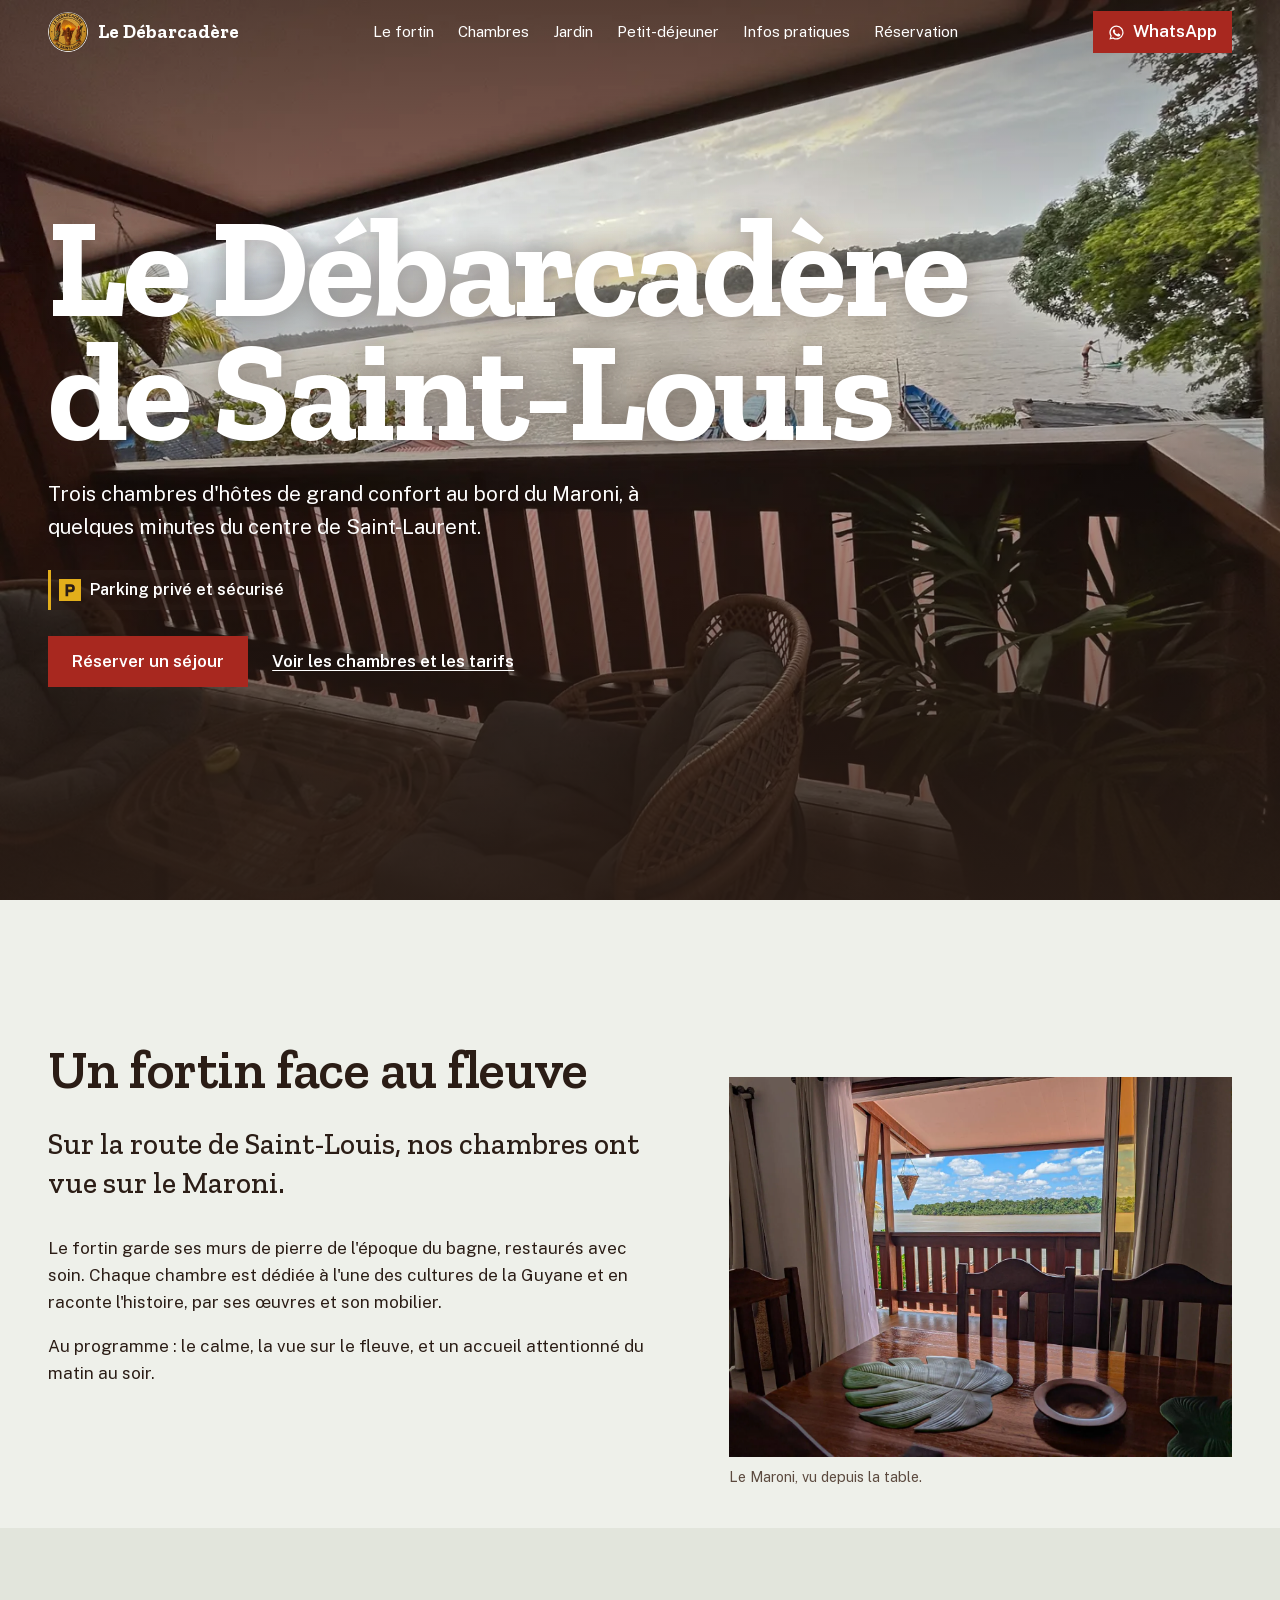
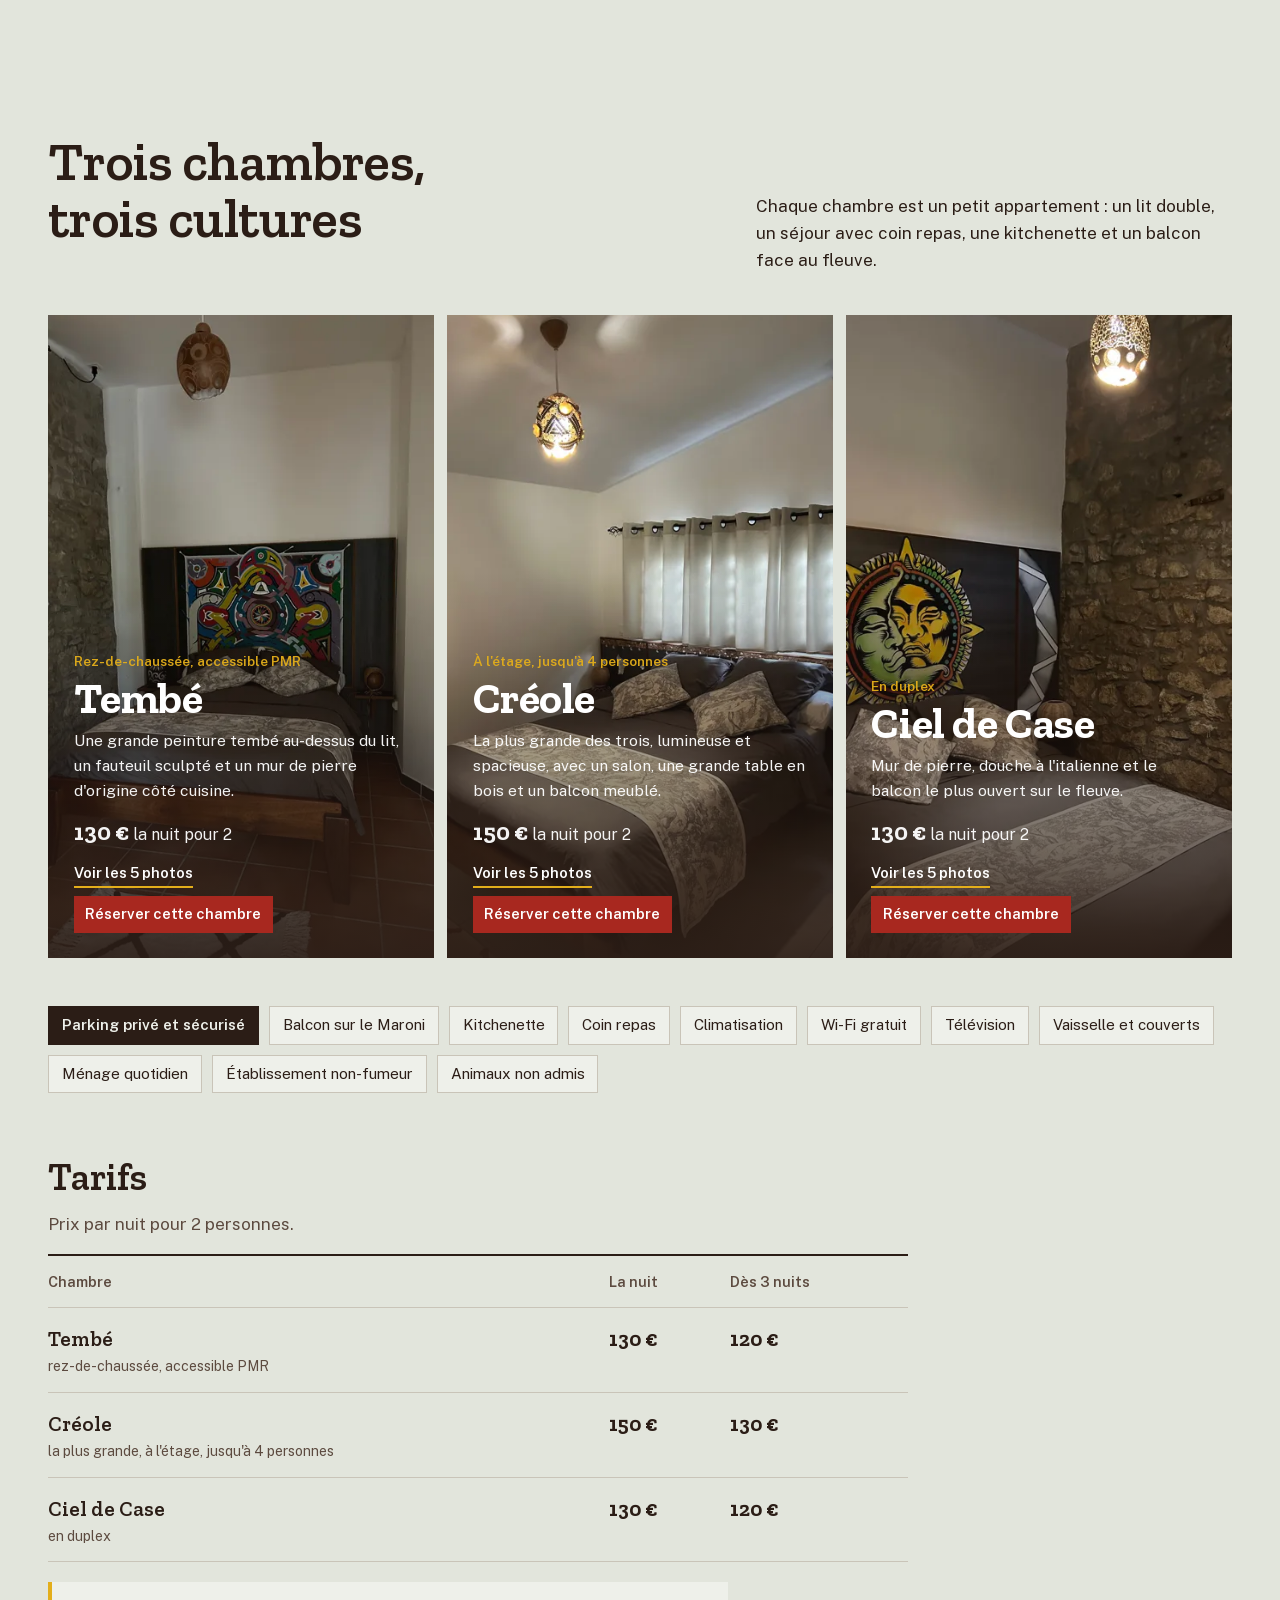
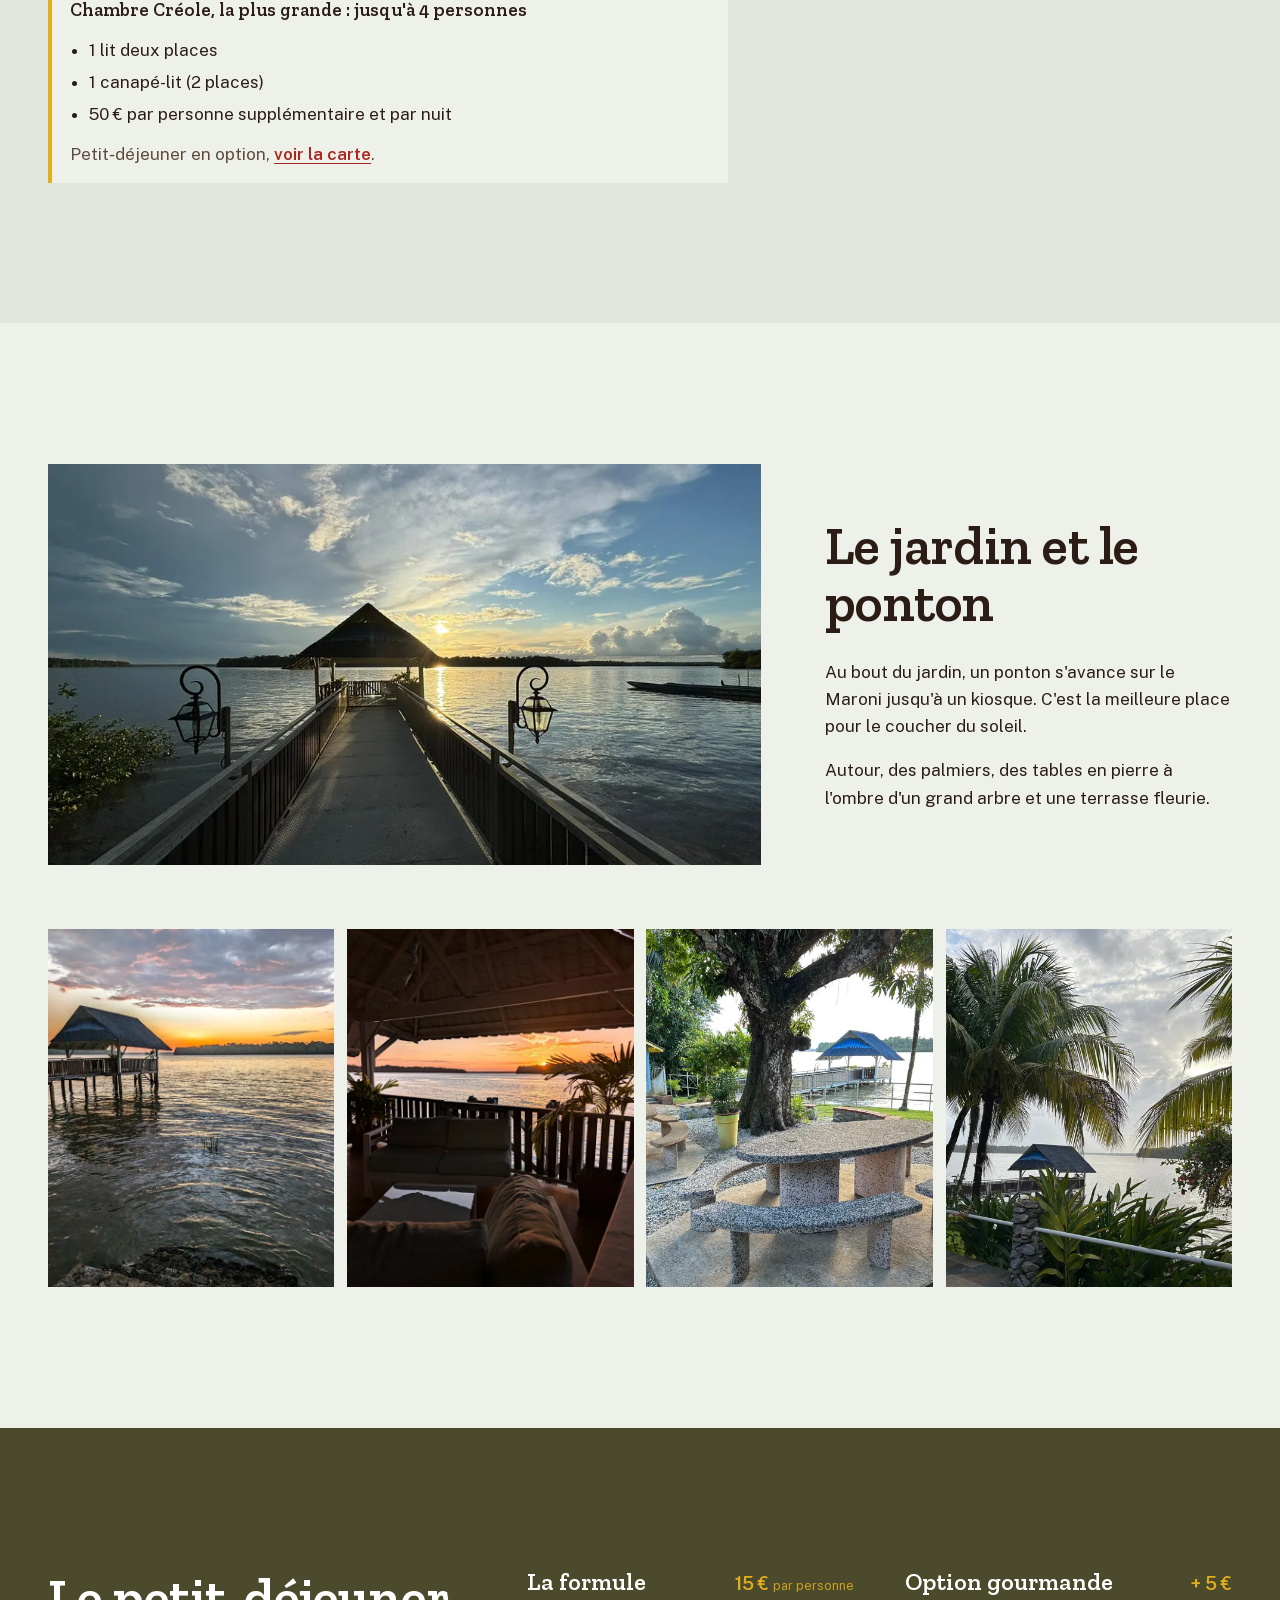
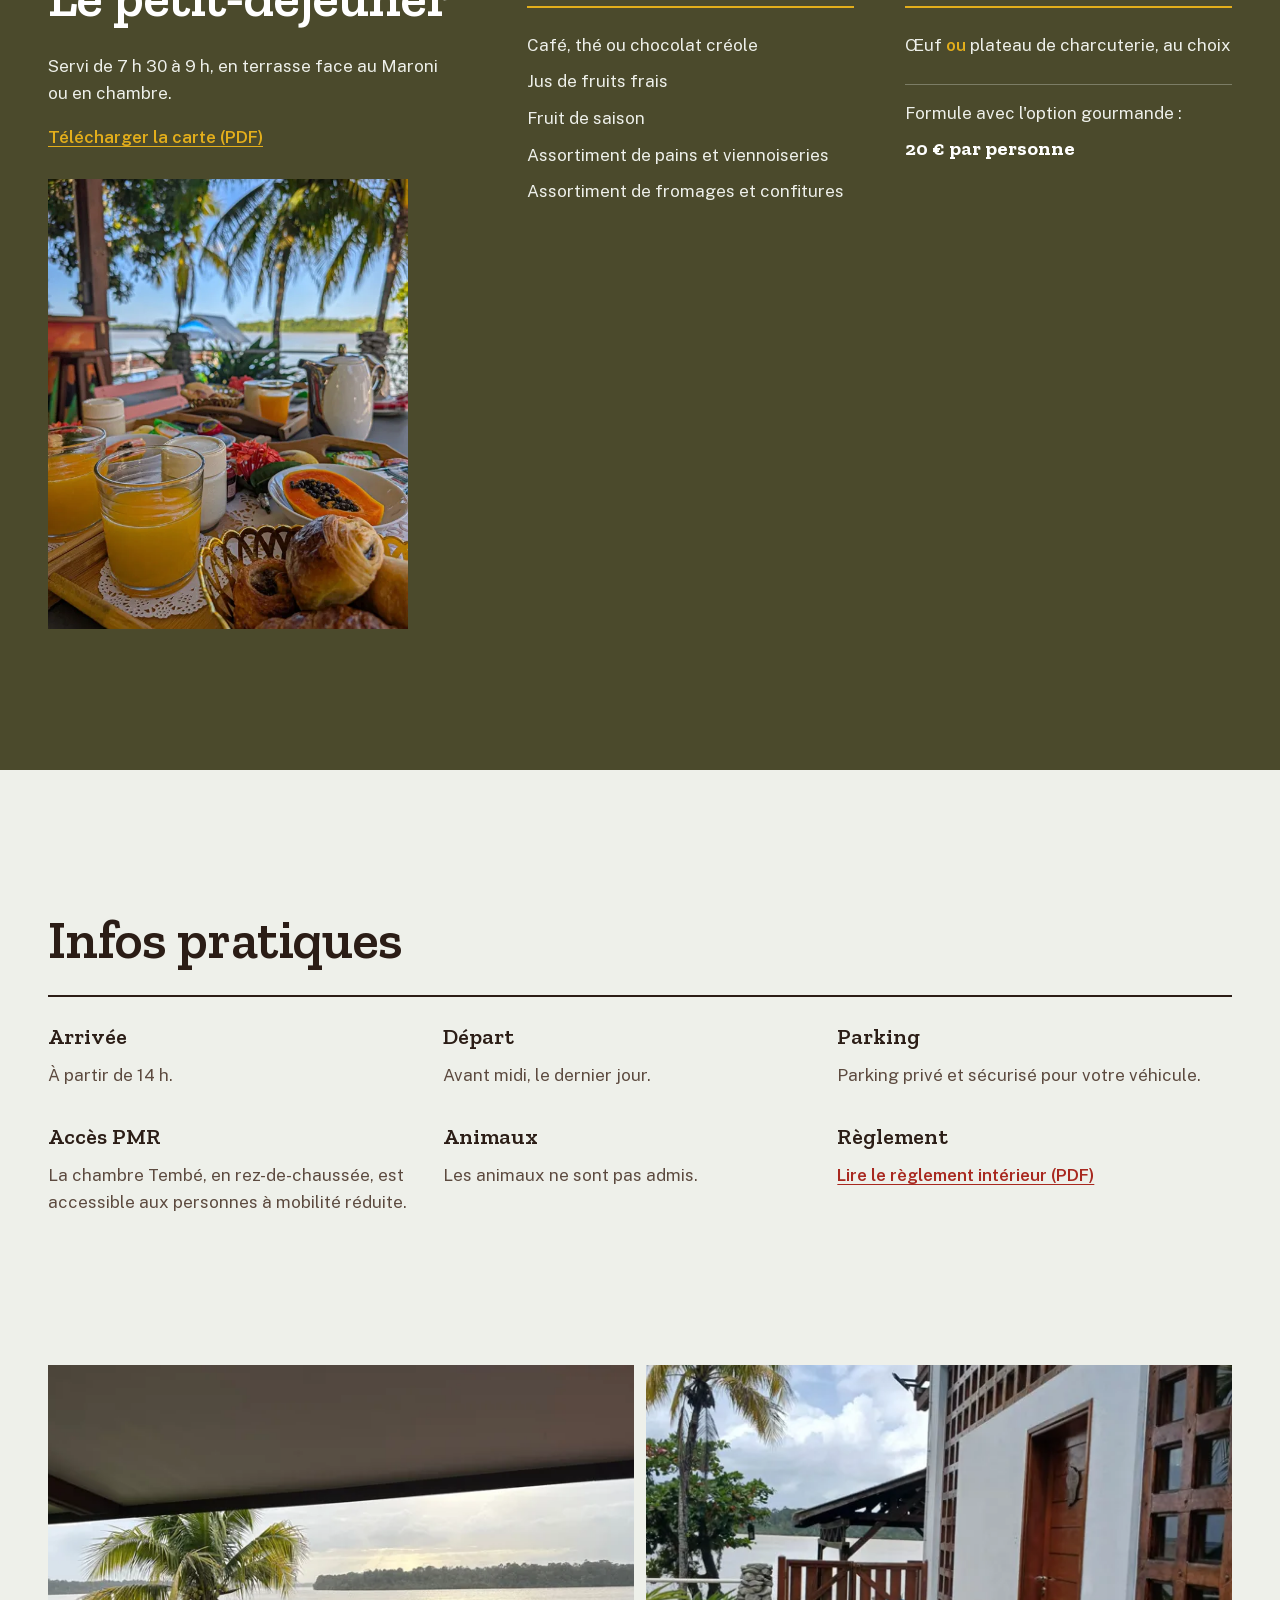
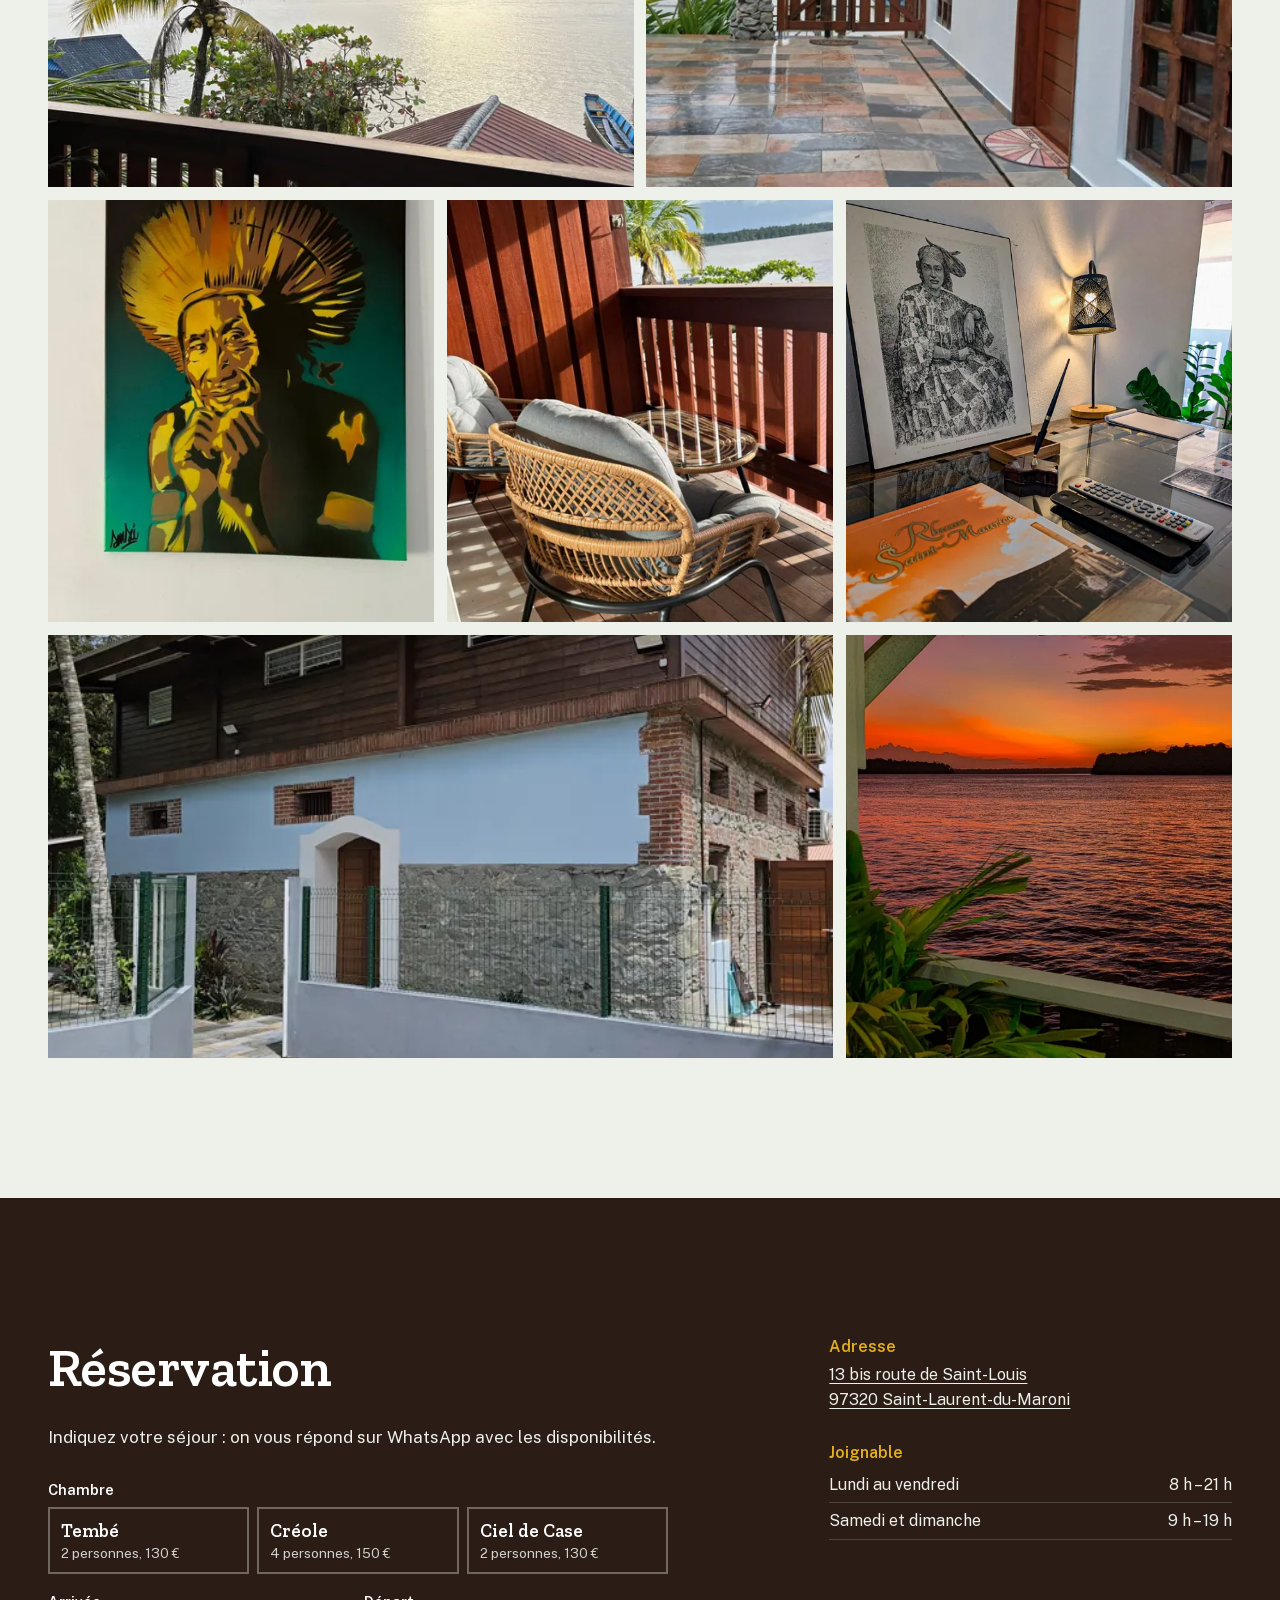
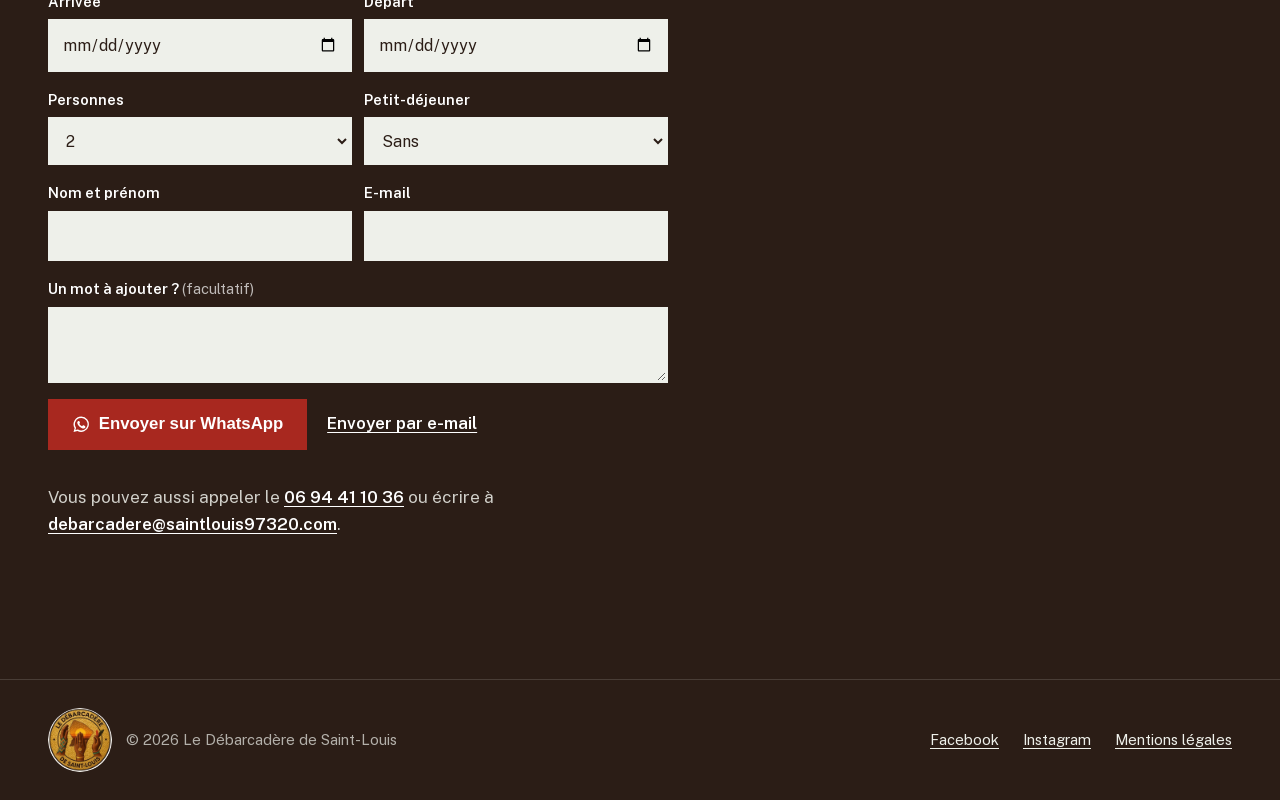
==== index.html @ a60fb8e7 "Tarifs lisibles sur mobile et détail de la chambre Créole - Tableau des tarifs sans débordement sur " ====
<!doctype html>
<html lang="fr">
<head>
<meta charset="utf-8">
<meta name="viewport" content="width=device-width, initial-scale=1">
<title>Le Débarcadère de Saint-Louis — Chambres d'hôtes à Saint-Laurent-du-Maroni</title>
<meta name="description" content="Trois chambres d'hôtes de grand confort au bord du fleuve Maroni, dans un fortin de Saint-Laurent-du-Maroni. Parking privé et sécurisé. Réservation par WhatsApp au 06 94 41 10 36.">
<link rel="canonical" href="https://www.ledebarcaderedesaintlouis97320.com/">
<meta property="og:url" content="https://www.ledebarcaderedesaintlouis97320.com/">
<meta property="og:title" content="Le Débarcadère de Saint-Louis">
<meta property="og:description" content="Chambres d'hôtes au bord du Maroni, à Saint-Laurent-du-Maroni.">
<meta property="og:type" content="website">
<meta property="og:locale" content="fr_FR">
<meta property="og:image" content="https://www.ledebarcaderedesaintlouis97320.com/img/og-debarcadere.jpg">
<meta property="og:image:width" content="1200">
<meta property="og:image:height" content="630">
<meta property="og:image:alt" content="Balcon d'une chambre face au fleuve Maroni">
<meta name="twitter:card" content="summary_large_image">
<meta name="theme-color" content="#2B1D16">
<link rel="preload" href="fonts/ZillaSlab-700.woff2" as="font" type="font/woff2" crossorigin>
<link rel="stylesheet" href="fonts/fonts.css">
<link rel="icon" type="image/png" href="favicon.png">
<link rel="apple-touch-icon" href="apple-touch-icon.png">
<script type="application/ld+json">
{
  "@context": "https://schema.org",
  "@type": "BedAndBreakfast",
  "name": "Le Débarcadère de Saint-Louis",
  "description": "Chambres d'hôtes de grand confort au bord du fleuve Maroni.",
  "telephone": "+594694411036",
  "email": "debarcadere@saintlouis97320.com",
  "address": {
    "@type": "PostalAddress",
    "streetAddress": "13 bis route de Saint-Louis",
    "postalCode": "97320",
    "addressLocality": "Saint-Laurent-du-Maroni",
    "addressRegion": "Guyane",
    "addressCountry": "FR"
  },
  "checkinTime": "14:00",
  "checkoutTime": "12:00",
  "numberOfRooms": 3,
  "priceRange": "130 € – 150 € la nuit",
  "url": "https://www.ledebarcaderedesaintlouis97320.com/",
  "logo": "https://www.ledebarcaderedesaintlouis97320.com/img/logo.webp",
  "image": "https://www.ledebarcaderedesaintlouis97320.com/img/ciel-balcon.webp",
  "amenityFeature": [{"@type":"LocationFeatureSpecification","name":"Chambre accessible PMR","value":true},{"@type":"LocationFeatureSpecification","name":"Parking privé et sécurisé","value":true}],
  "petsAllowed": false,
  "sameAs": [
    "https://www.facebook.com/profile.php?id=61559716842222",
    "https://www.instagram.com/debarcaderesl/"
  ]
}
</script>
<style>
:root{
  --chaux:#EEF0EA;      /* mur blanchi à la chaux */
  --chaux-2:#E2E5DC;
  --wacapou:#2B1D16;    /* bois sombre, texte */
  --wacapou-2:#5C4A3F;  /* texte secondaire */
  --maroni:#4B4A2C;     /* eau du fleuve */
  --tembe-rouge:#A8281F;
  --tembe-jaune:#E3AE1B;
  --pierre:#C9C4B8;
  --slab:"Zilla Slab",Rockwell,Georgia,serif;
  --sans:"Public Sans",system-ui,sans-serif;
  --gutter:clamp(16px,4vw,48px);
}
*{box-sizing:border-box;margin:0;padding:0}
html{scroll-behavior:smooth;scroll-padding-top:64px;-webkit-text-size-adjust:100%}
body{font-family:var(--sans);font-size:1.0625rem;line-height:1.6;color:var(--wacapou);background:var(--chaux)}
img{display:block;max-width:100%;height:auto}
a{color:inherit;text-underline-offset:.2em;text-decoration-thickness:1px}
:focus-visible{outline:3px solid var(--tembe-jaune);outline-offset:3px}
h1,h2,h3{font-family:var(--slab);line-height:1.05;font-weight:600}
h2{font-size:clamp(2.1rem,5vw,3.4rem);letter-spacing:-.01em;margin-bottom:.5em}
.wrap{padding-inline:var(--gutter);max-width:1320px;margin-inline:auto}
.prose{max-width:36em}
.prose p+p{margin-top:1em}
.sr{position:absolute;width:1px;height:1px;overflow:hidden;clip:rect(0 0 0 0)}

.btn{display:inline-flex;align-items:center;gap:.5em;padding:.8em 1.3em;font-weight:600;text-decoration:none;border:2px solid currentColor;line-height:1.2}
.btn-rouge{background:var(--tembe-rouge);border-color:var(--tembe-rouge);color:#fff}
.btn-rouge:hover{background:#86201A;border-color:#86201A}
.btn svg{width:1.1em;height:1.1em;flex:none}

/* ---- barre du haut ---- */
.bar{position:fixed;inset:0 0 auto;z-index:40;height:64px;display:flex;align-items:center;justify-content:space-between;gap:16px;padding-inline:var(--gutter);color:#fff;transition:background .25s}
.bar.solid{background:var(--wacapou)}
.bar .name{font-family:var(--slab);font-weight:700;font-size:1.2rem;text-decoration:none;white-space:nowrap;display:inline-flex;align-items:center;gap:10px}
.bar .name img{width:40px;height:40px;border-radius:50%}
.bar nav{display:flex;gap:24px;font-size:.95rem}
.bar nav a{text-decoration:none}
.bar nav a:hover{text-decoration:underline}
.bar .tel{font-weight:600;text-decoration:none;display:inline-flex;gap:.45em;align-items:center;padding:.45em .9em;background:var(--tembe-rouge);white-space:nowrap}
.bar .tel svg{width:1em;height:1em}
.bar .right{display:flex;align-items:center;gap:8px}
.burger{display:none;background:none;border:0;color:inherit;cursor:pointer;width:44px;height:44px;position:relative}
.burger span{position:absolute;left:10px;right:10px;height:2px;background:currentColor;transition:transform .2s,opacity .2s}
.burger span:nth-child(1){top:14px}.burger span:nth-child(2){top:21px}.burger span:nth-child(3){top:28px}
.bar.open .burger span:nth-child(1){transform:translateY(7px) rotate(45deg)}
.bar.open .burger span:nth-child(2){opacity:0}
.bar.open .burger span:nth-child(3){transform:translateY(-7px) rotate(-45deg)}
@media (max-width:900px){
  .burger{display:block}
  .bar.open{background:var(--wacapou)}
  .bar nav{display:none;position:fixed;inset:64px 0 auto;flex-direction:column;gap:0;background:var(--wacapou);padding:4px var(--gutter) 20px;box-shadow:0 12px 24px rgba(0,0,0,.25)}
  .bar.open nav{display:flex}
  .bar nav a{padding:15px 0;font-family:var(--slab);font-size:1.35rem;font-weight:600;border-bottom:1px solid rgba(238,240,234,.15)}
  .bar nav a:last-child{border-bottom:0}
}
@media (max-width:400px){.bar .name{font-size:1.05rem}.bar .name img{width:34px;height:34px}}

/* ---- ouverture ---- */
.hero{position:relative;min-height:100svh;min-height:100vh;display:flex;align-items:flex-end;color:#fff;overflow:hidden}
.hero img{position:absolute;inset:0;width:100%;height:100%;object-fit:cover;object-position:62% 55%}
.hero::after{content:"";position:absolute;inset:0;background:linear-gradient(180deg,rgba(43,29,22,.45) 0,rgba(43,29,22,0) 25%,rgba(43,29,22,.25) 45%,rgba(43,29,22,.9) 100%)}
.hero .wrap{position:relative;z-index:1;width:100%;padding-bottom:clamp(40px,8vh,88px)}
.hero h1{font-size:clamp(3rem,11vw,9.5rem);font-weight:700;line-height:.88;letter-spacing:-.025em;text-shadow:0 2px 24px rgba(43,29,22,.35)}
.hero h1 span{display:block}
.hero p{text-shadow:0 1px 8px rgba(43,29,22,.6);font-size:clamp(1.05rem,1.6vw,1.3rem);max-width:30em;margin:1.2em 0 1.6em}
.hero .atout{display:inline-flex;align-items:center;gap:.55em;margin:-.4em 0 1.6em;padding:.45em .9em .45em .5em;background:rgba(43,29,22,.55);border-left:3px solid var(--tembe-jaune);font-weight:600;font-size:1rem}
.hero .atout svg{width:1.4em;height:1.4em;padding:.2em;background:var(--tembe-jaune);color:var(--wacapou)}
.hero .actions{display:flex;flex-wrap:wrap;gap:12px 24px;align-items:center}
.hero .actions a:not(.btn){font-weight:600}
@media (prefers-reduced-motion:no-preference){
  .hero h1{animation:lever 1.1s cubic-bezier(.2,.7,.2,1) both}
  .hero p,.hero .actions{animation:lever 1.1s .25s cubic-bezier(.2,.7,.2,1) both}
  @keyframes lever{from{opacity:0;transform:translateY(24px)}to{opacity:1;transform:none}}
}

section{padding-block:clamp(72px,11vw,144px)}

/* ---- la maison ---- */
.maison .wrap{display:grid;grid-template-columns:minmax(0,6fr) minmax(0,5fr);gap:clamp(32px,6vw,96px);align-items:end}
.maison .lead{font-family:var(--slab);font-size:clamp(1.4rem,2.4vw,1.85rem);line-height:1.3;font-weight:500;margin-bottom:1.1em}
.maison figure{margin-bottom:-20%}
.maison figcaption{font-size:.9rem;color:var(--wacapou-2);margin-top:.6em}
@media (max-width:820px){.maison .wrap{grid-template-columns:1fr}.maison figure{margin-bottom:0}}

/* ---- chambres : trois portes ---- */
.chambres{background:var(--chaux-2);padding-top:clamp(120px,16vw,220px)}
.chambres .intro{display:flex;flex-wrap:wrap;justify-content:space-between;align-items:end;gap:16px 48px;margin-bottom:40px}
.chambres .intro p{max-width:28em}
.portes{display:grid;grid-template-columns:repeat(3,1fr);gap:clamp(8px,1vw,14px)}
.porte{position:relative;color:#fff;overflow:hidden;aspect-ratio:3/5;background:var(--wacapou)}
.porte button{all:unset;cursor:zoom-in;position:absolute;inset:0}
.porte img{width:100%;height:100%;object-fit:cover;transition:transform .6s ease}
.porte:hover img{transform:scale(1.03)}
.porte::after{content:"";position:absolute;inset:40% 0 0;background:linear-gradient(transparent,rgba(43,29,22,.92));pointer-events:none}
.porte .txt{position:absolute;inset:auto 0 0;padding:clamp(18px,2vw,28px);z-index:1;pointer-events:none}
.porte h3{font-size:clamp(2rem,3.4vw,3rem);font-weight:700;letter-spacing:-.01em}
.porte p{margin-top:.4em;font-size:.98rem;max-width:24em;opacity:.95}
@media (max-width:820px){
  .portes{grid-template-columns:none;grid-auto-flow:column;grid-auto-columns:82%;overflow-x:auto;scroll-snap-type:x mandatory;margin-inline:calc(var(--gutter)*-1);padding-inline:var(--gutter);scrollbar-width:none}
  .portes::-webkit-scrollbar{display:none}
  .porte{scroll-snap-align:start;aspect-ratio:3/4.4}
}
.porte .voir{display:inline-block;margin-top:.8em;font-weight:600;font-size:.92rem;border-bottom:2px solid var(--tembe-jaune);padding-bottom:1px}
.porte button:focus-visible{outline:3px solid var(--tembe-jaune);outline-offset:-6px}
.porte .niveau{font-size:.85rem;font-weight:600;color:var(--tembe-jaune);margin:0 0 .2em}
.porte .prix-ch{margin-top:.6em;font-size:1rem}
.porte .prix-ch strong{font-family:var(--slab);font-size:1.5rem;font-weight:700}
.porte .liens{display:flex;flex-wrap:wrap;gap:8px 20px;align-items:center;margin-top:.6em}
.porte .voir{margin-top:0}
.porte .resa{pointer-events:auto;position:relative;z-index:2;font-weight:600;font-size:.92rem;color:#fff;background:var(--tembe-rouge);padding:.45em .8em;text-decoration:none}
.porte .resa:hover{background:#86201A}
.tarifs{margin-top:64px;max-width:860px}
.tarifs h3{font-size:clamp(1.8rem,3.5vw,2.4rem);margin-bottom:.5em}
.table-wrap{overflow-x:auto}
.tarifs table{width:100%;border-collapse:collapse;border-top:2px solid var(--wacapou)}
.tarifs th,.tarifs td{text-align:left;padding:14px 16px 14px 0;border-bottom:1px solid var(--pierre);vertical-align:top}
.tarifs thead th{font-size:.9rem;font-weight:600;color:var(--wacapou-2)}
.tarifs tbody th{font-family:var(--slab);font-size:1.3rem;font-weight:600}
.tarifs tbody th span{display:block;font-family:var(--sans);font-size:.88rem;font-weight:400;color:var(--wacapou-2)}
.tarifs td{font-family:var(--slab);font-size:1.3rem;font-weight:700;white-space:nowrap}
.tarifs-sous{margin:-.3em 0 .9em;color:var(--wacapou-2)}
.tarifs .note{margin-top:20px;max-width:40em;padding:14px 18px;background:var(--chaux);border-left:4px solid var(--tembe-jaune)}
.tarifs .note-t{font-family:var(--slab);font-size:1.15rem;font-weight:600}
.tarifs .note ul{margin:.5em 0 .6em 1.1em}
.tarifs .note li{padding:.15em 0}
.tarifs .note-pdj{color:var(--wacapou-2)}
.tarifs .note-pdj a{color:var(--tembe-rouge);font-weight:600}
@media (max-width:520px){.tarifs th,.tarifs td{padding-right:10px}.tarifs tbody th,.tarifs td{font-size:1.15rem}.tarifs thead th{font-size:.82rem}}
.equip{margin-top:48px;display:flex;flex-wrap:wrap;gap:10px}
.equip li.fort{background:var(--wacapou);color:var(--chaux);border-color:var(--wacapou);font-weight:600}
.equip li{list-style:none;padding:.4em .85em;border:1px solid var(--pierre);font-size:.95rem;background:var(--chaux)}

/* ---- jardin et ponton ---- */
.ponton .wrap{display:grid;grid-template-columns:minmax(0,7fr) minmax(0,4fr);gap:clamp(24px,5vw,72px);align-items:center}
.ponton button{all:unset;cursor:zoom-in;display:block;overflow:hidden}
.ponton button:focus-visible{outline:3px solid var(--tembe-rouge);outline-offset:3px}
.ponton-main img{width:100%;aspect-ratio:16/9;object-fit:cover}
.ponton-grid{grid-column:1/-1;display:grid;grid-template-columns:repeat(4,1fr);gap:clamp(8px,1vw,14px)}
.ponton-grid img{width:100%;aspect-ratio:4/5;object-fit:cover}
@media (max-width:820px){.ponton .wrap{grid-template-columns:1fr}.ponton-grid{grid-template-columns:1fr 1fr}}

/* ---- petit-déjeuner ---- */
.pdj{background:var(--maroni);color:var(--chaux)}
.pdj .wrap{display:grid;grid-template-columns:minmax(0,4fr) minmax(0,7fr);gap:clamp(32px,6vw,96px)}
.pdj h2{color:#fff}
.pdj .prose a{color:var(--tembe-jaune);font-weight:600}
.formules{display:grid;grid-template-columns:1fr 1fr;gap:clamp(24px,4vw,56px)}
.pdj-photo{margin-top:28px;width:100%;max-width:360px;aspect-ratio:4/5;object-fit:cover}
.formule h3{font-size:1.5rem;color:#fff;display:flex;justify-content:space-between;align-items:baseline;gap:12px;padding-bottom:.5em;margin-bottom:.8em;border-bottom:2px solid var(--tembe-jaune)}
.formule .prix{font-family:var(--sans);font-size:1.15rem;font-weight:600;color:var(--tembe-jaune);white-space:nowrap}
.formule ul{list-style:none}
.formule li{padding:.28em 0}
.formule .prix small{font-size:.8rem;font-weight:400;opacity:.85}
.formule .total{margin-top:1.2em;padding-top:.9em;border-top:1px solid rgba(238,240,234,.3)}
.formule .total strong{display:block;margin-top:.2em;color:#fff;font-family:var(--slab);font-size:1.25rem}
@media (max-width:900px){.pdj .wrap,.formules{grid-template-columns:1fr}}

/* ---- infos pratiques ---- */
.infos dl{display:grid;grid-template-columns:repeat(3,minmax(0,1fr));border-top:2px solid var(--wacapou);margin-top:12px}
.infos dl>div{padding:22px 24px 8px 0}
.infos dt{font-family:var(--slab);font-size:1.4rem;font-weight:600;margin-bottom:.3em}
.infos dd{color:var(--wacapou-2)}
.infos dd a{color:var(--tembe-rouge);font-weight:600}
@media (max-width:900px){.infos dl{grid-template-columns:1fr 1fr}}
@media (max-width:520px){.infos dl{grid-template-columns:1fr}.infos dl>div{border-bottom:1px solid var(--pierre);padding-bottom:18px}}

/* ---- galerie ---- */
.galerie{padding-top:0}
.grille{display:grid;grid-template-columns:repeat(6,1fr);grid-auto-rows:clamp(120px,16vw,220px);gap:clamp(8px,1vw,14px)}
.grille button{all:unset;cursor:zoom-in;overflow:hidden;display:block;background:var(--chaux-2)}
.grille button:focus-visible{outline:3px solid var(--tembe-rouge);outline-offset:2px}
.grille img{width:100%;height:100%;object-fit:cover}
.grille .g7 img{object-position:50% 40%}
.grille .g1,.grille .g2{grid-column:span 3;grid-row:span 2}
.grille .g3,.grille .g4,.grille .g5{grid-column:span 2;grid-row:span 2}
.grille .g6{grid-column:span 4;grid-row:span 2}.grille .g7{grid-column:span 2;grid-row:span 2}
@media (max-width:700px){.grille{grid-template-columns:1fr 1fr;grid-auto-rows:44vw}.grille button{grid-column:auto!important;grid-row:auto!important}.grille .g1,.grille .g6,.grille .g7{grid-column:span 2!important}}

.lightbox{position:fixed;inset:0;z-index:100;background:rgba(20,13,10,.95);display:none;align-items:center;justify-content:center;padding:56px 12px}
.lightbox.open{display:flex}
.lightbox img{max-height:100%;max-width:100%;object-fit:contain}
.lightbox button{position:absolute;background:none;border:0;color:#fff;font-size:2.4rem;cursor:pointer;padding:6px 16px;line-height:1}
.lightbox figure{display:flex;flex-direction:column;align-items:center;max-height:100%;max-width:100%}
.lightbox figcaption{color:#fff;font-size:.95rem;margin-top:10px;text-align:center}
.lightbox figure img{max-height:calc(100vh - 150px)}
.lb-close{top:6px;right:6px}.lb-prev{left:0;top:50%;transform:translateY(-50%)}.lb-next{right:0;top:50%;transform:translateY(-50%)}

/* ---- contact ---- */
.contact{background:var(--wacapou);color:var(--chaux)}
.contact .wrap{display:grid;grid-template-columns:minmax(0,7fr) minmax(0,4fr);gap:clamp(40px,6vw,96px);align-items:start}
.contact h2{color:#fff}
.btn-wa{font-size:1.1rem;margin:.6em 0 .2em}
.contact .autres{margin-top:2em;color:rgba(238,240,234,.85)}
.contact .autres a{font-weight:600;color:#fff}
.contact .autres .mail{font-size:inherit;word-break:normal;overflow-wrap:anywhere}
.resa-form{margin-top:1.6em;display:grid;gap:16px;max-width:620px}
.resa-form label{display:grid;gap:6px;font-size:.92rem;font-weight:600;color:#fff}
.resa-form .opt{font-weight:400;opacity:.7}
.resa-form input:not([type=radio]),.resa-form select,.resa-form textarea{font:inherit;font-weight:400;font-size:1rem;color:var(--wacapou);background:var(--chaux);border:2px solid var(--chaux);border-radius:0;padding:.65em .75em;width:100%;min-height:48px}
.resa-form textarea{resize:vertical;min-height:0}
.resa-form :is(input,select,textarea):focus-visible{outline:3px solid var(--tembe-jaune);outline-offset:1px}
.resa-form [aria-invalid=true]{border-color:#E8735F}
.f-row{display:grid;grid-template-columns:1fr 1fr;gap:12px}
.f-chambres{border:0;display:grid;grid-template-columns:repeat(3,1fr);gap:8px}
.f-chambres legend{font-size:.92rem;font-weight:600;color:#fff;margin-bottom:6px}
.f-chambres label{position:relative;cursor:pointer}
.f-chambres input{position:absolute;opacity:0;inset:0;cursor:pointer}
.f-chambres span{display:block;padding:.7em .8em;border:2px solid rgba(238,240,234,.35);font-weight:400;font-size:.85rem;line-height:1.35;color:rgba(238,240,234,.85)}
.f-chambres b{display:block;font-family:var(--slab);font-size:1.15rem;font-weight:600;color:#fff}
.f-chambres input:checked+span{border-color:var(--tembe-jaune);background:rgba(227,174,27,.12)}
.f-chambres input:focus-visible+span{outline:3px solid var(--tembe-jaune);outline-offset:2px}
.estim{border-left:4px solid var(--tembe-jaune);background:rgba(238,240,234,.07);padding:14px 16px;font-size:.95rem}
.estim ul{list-style:none;display:grid;gap:3px}
.estim li{display:flex;justify-content:space-between;gap:16px}
.estim .tot{margin-top:8px;padding-top:8px;border-top:1px solid rgba(238,240,234,.25);font-weight:600;color:#fff}
.estim .tot span:last-child{font-family:var(--slab);font-size:1.4rem}
.estim small{display:block;margin-top:8px;opacity:.75}
.f-err{color:#F3A08F;font-weight:600;min-height:0}
.f-err:empty{display:none}
.f-actions{display:flex;flex-wrap:wrap;gap:12px 20px;align-items:center}
.f-actions .btn{font-size:1.05rem;cursor:pointer}
.f-mail{background:none;border:0;color:#fff;font:inherit;font-weight:600;text-decoration:underline;text-underline-offset:.2em;cursor:pointer;padding:.5em 0}
@media (max-width:560px){.f-chambres{grid-template-columns:1fr}.f-row{grid-template-columns:1fr}}
.contact .big{display:inline-block;font-family:var(--slab);font-weight:700;font-size:clamp(2rem,5vw,3.4rem);line-height:1;letter-spacing:-.02em;color:#fff;text-decoration:none;margin:.25em 0 .35em;border-bottom:4px solid var(--tembe-rouge)}
.contact .big:hover{border-color:var(--tembe-jaune)}
.contact .mail{font-size:clamp(1.05rem,2vw,1.3rem);font-weight:600;word-break:break-all}
.contact aside{display:grid;gap:32px;font-size:1rem}
.contact h3{font-family:var(--sans);font-size:1rem;font-weight:600;color:var(--tembe-jaune);margin-bottom:.35em}
.contact table{border-collapse:collapse;width:100%}
.contact td{padding:.3em 0;border-bottom:1px solid rgba(238,240,234,.18)}
.contact td+td{text-align:right}
@media (max-width:860px){.contact .wrap{grid-template-columns:1fr}}

footer{background:var(--wacapou);color:rgba(238,240,234,.7);border-top:1px solid rgba(238,240,234,.15);padding:28px 0;font-size:.92rem}
footer .wrap{display:flex;flex-wrap:wrap;justify-content:space-between;align-items:center;gap:16px 32px}
footer .foot-id{display:flex;align-items:center;gap:14px}
footer .foot-id img{width:64px;height:64px;border-radius:50%}
footer ul{display:flex;gap:24px;list-style:none}
footer a{color:var(--chaux)}
.formule li em{font-style:normal;font-weight:600;color:var(--tembe-jaune)}
</style>
</head>
<body>

<svg width="0" height="0" style="position:absolute" aria-hidden="true">
  <symbol id="i-tel" viewBox="0 0 24 24"><path fill="currentColor" d="M6.6 10.8a15.1 15.1 0 0 0 6.6 6.6l2.2-2.2a1 1 0 0 1 1-.25 11.4 11.4 0 0 0 3.6.57 1 1 0 0 1 1 1V20a1 1 0 0 1-1 1A17 17 0 0 1 3 4a1 1 0 0 1 1-1h3.5a1 1 0 0 1 1 1c0 1.25.2 2.45.57 3.57a1 1 0 0 1-.25 1z"/></symbol>
  <symbol id="i-parking" viewBox="0 0 24 24"><path fill="currentColor" d="M5 3h8a6 6 0 0 1 0 12h-4v6H5zm4 4v4h4a2 2 0 0 0 0-4z"/></symbol>
  <symbol id="i-wa" viewBox="0 0 24 24"><path fill="currentColor" d="M12 2a10 10 0 0 0-8.6 15.1L2 22l5-1.3A10 10 0 1 0 12 2zm0 18.2a8.2 8.2 0 0 1-4.2-1.2l-.3-.2-3 .8.8-2.9-.2-.3A8.2 8.2 0 1 1 12 20.2zm4.5-6.1c-.2-.1-1.5-.7-1.7-.8s-.4-.1-.6.1-.7.8-.8 1-.3.2-.5.1a6.7 6.7 0 0 1-3.3-2.9c-.3-.4.3-.4.7-1.3.1-.2 0-.3 0-.4l-.8-1.8c-.2-.5-.4-.4-.6-.4h-.5a1 1 0 0 0-.7.3 3 3 0 0 0-.9 2.2 5.2 5.2 0 0 0 1.1 2.7 11.8 11.8 0 0 0 4.5 4c1.7.7 2.3.8 3.2.6.5-.1 1.5-.6 1.7-1.2s.2-1.1.2-1.2-.2-.2-.5-.3z"/></symbol>
</svg>

<header class="bar" id="bar">
  <a class="name" href="#top"><img src="img/logo.webp" alt="" width="40" height="40">Le Débarcadère</a>
  <nav id="menu" aria-label="Navigation principale">
    <a href="#maison">Le fortin</a>
    <a href="#chambres">Chambres</a>
    <a href="#jardin">Jardin</a>
    <a href="#petit-dejeuner">Petit-déjeuner</a>
    <a href="#infos">Infos pratiques</a>
    <a href="#contact">Réservation</a>
  </nav>
  <div class="right">
    <a class="tel" href="https://wa.me/594694411036?text=Bonjour%2C%20je%20souhaite%20r%C3%A9server%20au%20D%C3%A9barcad%C3%A8re%20de%20Saint-Louis.%0AChambre%20%3A%20%0ADates%20%3A%20du%20%E2%80%A6%20au%20%E2%80%A6%0ANombre%20de%20personnes%20%3A%20" target="_blank" rel="noopener" aria-label="Réserver sur WhatsApp"><svg aria-hidden="true"><use href="#i-wa"/></svg><span class="num">WhatsApp</span></a>
    <button class="burger" type="button" aria-label="Ouvrir le menu" aria-expanded="false" aria-controls="menu"><span></span><span></span><span></span></button>
  </div>
</header>

<main id="top">
<section class="hero" aria-labelledby="titre">
  <img src="img/ciel-balcon.webp" alt="" width="1800" height="1012" fetchpriority="high">
  <div class="wrap">
    <h1 id="titre"><span>Le Débarcadère</span> <span>de Saint‑Louis</span></h1>
    <p>Trois chambres d'hôtes de grand confort au bord du Maroni, à quelques minutes du centre de Saint-Laurent.</p>
    <p class="atout"><svg aria-hidden="true"><use href="#i-parking"/></svg>Parking privé et sécurisé</p>
    <div class="actions">
      <a class="btn btn-rouge" href="#contact">Réserver un séjour</a>
      <a href="#chambres">Voir les chambres et les tarifs</a>
    </div>
  </div>
</section>

<section class="maison" id="maison">
  <div class="wrap">
    <div class="prose">
      <h2>Un fortin face au fleuve</h2>
      <p class="lead">Sur la route de Saint-Louis, nos chambres ont vue sur le Maroni.</p>
      <p>Le fortin garde ses murs de pierre de l'époque du bagne, restaurés avec soin. Chaque chambre est dédiée à l'une des cultures de la Guyane et en raconte l'histoire, par ses œuvres et son mobilier.</p>
      <p>Au programme : le calme, la vue sur le fleuve, et un accueil attentionné du matin au soir.</p>
    </div>
    <figure>
      <img src="img/table-vue-fleuve.webp" alt="Table en bois devant une baie ouverte sur le balcon et le fleuve Maroni" width="1600" height="1205" loading="lazy">
      <figcaption>Le Maroni, vu depuis la table.</figcaption>
    </figure>
  </div>
</section>

<section class="chambres" id="chambres">
  <div class="wrap">
    <div class="intro">
      <h2>Trois chambres,<br>trois cultures</h2>
      <p>Chaque chambre est un petit appartement : un lit double, un séjour avec coin repas, une kitchenette et un balcon face au fleuve.</p>
    </div>
    <div class="portes">
      <article class="porte">
        <img src="img/tembe-lit-sm.webp" alt="" width="600" height="800" loading="lazy">
        <button type="button" data-set="tembe" aria-label="Voir les photos de la chambre Tembé"></button>
        <div class="txt"><p class="niveau">Rez-de-chaussée, accessible PMR</p><h3>Tembé</h3><p>Une grande peinture tembé au-dessus du lit, un fauteuil sculpté et un mur de pierre d'origine côté cuisine.</p><p class="prix-ch"><strong>130&nbsp;€</strong> la nuit pour 2</p><div class="liens"><span class="voir">Voir les 5 photos</span><a class="resa" href="#contact" data-room="tembe">Réserver cette chambre</a></div></div>
      </article>
      <article class="porte">
        <img src="img/creole-lit-sm.webp" alt="" width="600" height="1066" loading="lazy">
        <button type="button" data-set="creole" aria-label="Voir les photos de la chambre Créole"></button>
        <div class="txt"><p class="niveau">À l'étage, jusqu'à 4 personnes</p><h3>Créole</h3><p>La plus grande des trois, lumineuse et spacieuse, avec un salon, une grande table en bois et un balcon meublé.</p><p class="prix-ch"><strong>150&nbsp;€</strong> la nuit pour 2</p><div class="liens"><span class="voir">Voir les 5 photos</span><a class="resa" href="#contact" data-room="creole">Réserver cette chambre</a></div></div>
      </article>
      <article class="porte">
        <img src="img/ciel-lit-sm.webp" alt="" width="600" height="1066" loading="lazy">
        <button type="button" data-set="ciel" aria-label="Voir les photos de la chambre Ciel de Case"></button>
        <div class="txt"><p class="niveau">En duplex</p><h3>Ciel de Case</h3><p>Mur de pierre, douche à l'italienne et le balcon le plus ouvert sur le fleuve.</p><p class="prix-ch"><strong>130&nbsp;€</strong> la nuit pour 2</p><div class="liens"><span class="voir">Voir les 5 photos</span><a class="resa" href="#contact" data-room="ciel">Réserver cette chambre</a></div></div>
      </article>
    </div>
    <ul class="equip" aria-label="Équipements des chambres">
      <li class="fort">Parking privé et sécurisé</li><li>Balcon sur le Maroni</li><li>Kitchenette</li><li>Coin repas</li><li>Climatisation</li><li>Wi-Fi gratuit</li><li>Télévision</li><li>Vaisselle et couverts</li><li>Ménage quotidien</li><li>Établissement non-fumeur</li><li>Animaux non admis</li>
    </ul>
    <div class="tarifs" id="tarifs">
      <h3>Tarifs</h3>
      <p class="tarifs-sous">Prix par nuit pour 2 personnes.</p>
      <div class="table-wrap">
      <table>
        <caption class="sr">Tarifs par nuit, pour deux personnes</caption>
        <thead><tr><th scope="col">Chambre</th><th scope="col">La nuit</th><th scope="col">Dès 3&nbsp;nuits</th></tr></thead>
        <tbody>
          <tr><th scope="row">Tembé <span>rez-de-chaussée, accessible PMR</span></th><td>130&nbsp;€</td><td>120&nbsp;€</td></tr>
          <tr><th scope="row">Créole <span>la plus grande, à l'étage, jusqu'à 4&nbsp;personnes</span></th><td>150&nbsp;€</td><td>130&nbsp;€</td></tr>
          <tr><th scope="row">Ciel de Case <span>en duplex</span></th><td>130&nbsp;€</td><td>120&nbsp;€</td></tr>
        </tbody>
      </table>
      </div>
      <div class="note">
        <p class="note-t">Chambre Créole, la plus grande&nbsp;: jusqu&apos;à 4&nbsp;personnes</p>
        <ul>
          <li>1 lit deux places</li>
          <li>1 canapé-lit (2 places)</li>
          <li>50&nbsp;€ par personne supplémentaire et par nuit</li>
        </ul>
        <p class="note-pdj">Petit&#8209;déjeuner en option, <a href="#petit-dejeuner">voir la carte</a>.</p>
      </div>
    </div>
  </div>
</section>

<section class="ponton" id="jardin">
  <div class="wrap">
    <figure class="ponton-main">
      <button type="button" data-set="jardin" data-i="0" aria-label="Agrandir : le ponton au coucher du soleil"><img src="img/ponton-couchant.webp" alt="Ponton en bois s'avançant sur le Maroni au coucher du soleil, avec un kiosque au bout" width="960" height="540" loading="lazy"></button>
    </figure>
    <div class="prose">
      <h2>Le jardin et le ponton</h2>
      <p>Au bout du jardin, un ponton s'avance sur le Maroni jusqu'à un kiosque. C'est la meilleure place pour le coucher du soleil.</p>
      <p>Autour, des palmiers, des tables en pierre à l'ombre d'un grand arbre et une terrasse fleurie.</p>
    </div>
    <div class="ponton-grid">
      <button type="button" data-set="jardin" data-i="1"><img src="img/kiosque-couchant-sm.webp" alt="Le kiosque au bout du ponton, au coucher du soleil sur le Maroni" loading="lazy"></button>
      <button type="button" data-set="jardin" data-i="2"><img src="img/salon-couvert-couchant-sm.webp" alt="Salon couvert avec canapés, face au fleuve au coucher du soleil" loading="lazy"></button>
      <button type="button" data-set="jardin" data-i="3"><img src="img/jardin-tables-sm.webp" alt="Tables et bancs en pierre sous un grand arbre, face au ponton" loading="lazy"></button>
      <button type="button" data-set="jardin" data-i="4"><img src="img/jardin-palmiers-sm.webp" alt="Palmiers et plantes tropicales au bord du fleuve" loading="lazy"></button>
    </div>
  </div>
</section>

<section class="pdj" id="petit-dejeuner">
  <div class="wrap">
    <div class="prose">
      <h2>Le petit‑déjeuner</h2>
      <p>Servi de 7 h 30 à 9 h, en terrasse face au Maroni ou en chambre.</p>
      <p><a href="docs/petit-dejeuner.pdf" target="_blank" rel="noopener">Télécharger la carte (PDF)</a></p>
      <img class="pdj-photo" src="img/petit-dejeuner-fleuve-sm.webp" alt="Petit-déjeuner servi face au fleuve : jus d'orange, papaye, viennoiseries" width="600" height="797" loading="lazy">
    </div>
    <div class="formules">
      <div class="formule">
        <h3>La formule <span class="prix">15&nbsp;€ <small>par personne</small></span></h3>
        <ul>
          <li>Café, thé ou chocolat créole</li>
          <li>Jus de fruits frais</li>
          <li>Fruit de saison</li>
          <li>Assortiment de pains et viennoiseries</li>
          <li>Assortiment de fromages et confitures</li>
        </ul>
      </div>
      <div class="formule">
        <h3>Option gourmande <span class="prix">+ 5&nbsp;€</span></h3>
        <ul>
          <li>Œuf <em>ou</em> plateau de charcuterie, au choix</li>
        </ul>
        <p class="total">Formule avec l'option gourmande : <strong>20&nbsp;€ par personne</strong></p>
      </div>
    </div>
  </div>
</section>

<section class="infos" id="infos">
  <div class="wrap">
    <h2>Infos pratiques</h2>
    <dl>
      <div><dt>Arrivée</dt><dd>À partir de 14 h.</dd></div>
      <div><dt>Départ</dt><dd>Avant midi, le dernier jour.</dd></div>
      <div><dt>Parking</dt><dd>Parking privé et sécurisé pour votre véhicule.</dd></div>
      <div><dt>Accès PMR</dt><dd>La chambre Tembé, en rez-de-chaussée, est accessible aux personnes à mobilité réduite.</dd></div>
      <div><dt>Animaux</dt><dd>Les animaux ne sont pas admis.</dd></div>
      <div><dt>Règlement</dt><dd><a href="docs/reglement-interieur.pdf" target="_blank" rel="noopener">Lire le règlement intérieur (PDF)</a></dd></div>
    </dl>
  </div>
</section>

<section class="galerie" aria-label="Galerie photo">
  <div class="wrap grille">
    <button type="button" class="g1" data-set="galerie" data-i="0"><img src="img/vue-balcon-pirogues-sm.webp" alt="Le Maroni et les pirogues vus d'un balcon" loading="lazy"></button>
    <button type="button" class="g2" data-set="galerie" data-i="1"><img src="img/maison-terrasse-sm.webp" alt="Entrée d'une chambre sur la terrasse dallée, le fleuve en fond" loading="lazy"></button>
    <button type="button" class="g3" data-set="galerie" data-i="2"><img src="img/tableau-chef-sm.webp" alt="Tableau d'un chef amérindien en coiffe de plumes" loading="lazy"></button>
    <button type="button" class="g4" data-set="galerie" data-i="3"><img src="img/balcon-maroni-sm.webp" alt="Fauteuils sur un balcon en bois face au Maroni" loading="lazy"></button>
    <button type="button" class="g5" data-set="galerie" data-i="4"><img src="img/bureau-portrait-sm.webp" alt="Bureau avec un portrait dessiné, une lampe et un livre sur Saint-Laurent" loading="lazy"></button>
    <button type="button" class="g6" data-set="galerie" data-i="5"><img src="img/facade-sm.webp" alt="Façade du fortin, bois et pierre" loading="lazy"></button>
    <button type="button" class="g7" data-set="galerie" data-i="6"><img src="img/couchant-maroni-sm.webp" alt="Coucher de soleil orange et rose sur le Maroni" loading="lazy"></button>
  </div>
</section>

<section class="contact" id="contact">
  <div class="wrap">
    <div>
      <h2>Réservation</h2>
      <p>Indiquez votre séjour : on vous répond sur WhatsApp avec les disponibilités.</p>
      <form id="resa" class="resa-form" novalidate>
        <fieldset class="f-chambres">
          <legend>Chambre</legend>
          <label><input type="radio" name="chambre" value="tembe"><span><b>Tembé</b>2 personnes, 130&nbsp;€</span></label>
          <label><input type="radio" name="chambre" value="creole"><span><b>Créole</b>4 personnes, 150&nbsp;€</span></label>
          <label><input type="radio" name="chambre" value="ciel"><span><b>Ciel de Case</b>2 personnes, 130&nbsp;€</span></label>
        </fieldset>
        <div class="f-row">
          <label>Arrivée<input type="date" name="arrivee" required></label>
          <label>Départ<input type="date" name="depart" required></label>
        </div>
        <div class="f-row">
          <label>Personnes<select name="personnes"><option>1</option><option selected>2</option><option>3</option><option>4</option></select></label>
          <label>Petit-déjeuner<select name="pdj"><option value="non">Sans</option><option value="formule">Formule, 15&nbsp;€</option><option value="gourmande">Gourmand, 20&nbsp;€</option></select></label>
        </div>
        <div class="f-row">
          <label>Nom et prénom<input type="text" name="prenom" autocomplete="name" required></label>
          <label>E-mail<input type="email" name="email" autocomplete="email" inputmode="email" required></label>
        </div>
        <label><span>Un mot à ajouter ? <span class="opt">(facultatif)</span></span><textarea name="message" rows="2"></textarea></label>
        <div class="estim" id="estim" aria-live="polite" hidden></div>
        <p class="f-err" id="f-err" role="alert"></p>
        <div class="f-actions">
          <button type="submit" class="btn btn-rouge"><svg aria-hidden="true"><use href="#i-wa"/></svg>Envoyer sur WhatsApp</button>
          <button type="button" class="f-mail" id="f-mail">Envoyer par e-mail</button>
        </div>
      </form>
      <p class="autres">Vous pouvez aussi appeler le <a class="tel-inline" href="tel:+594694411036">06 94 41 10 36</a> ou écrire à <a class="mail" href="mailto:debarcadere@saintlouis97320.com?subject=Demande%20de%20r%C3%A9servation">debarcadere@saintlouis97320.com</a>.</p>
    </div>
    <aside>
      <div>
        <h3>Adresse</h3>
        <p><a href="https://www.google.com/maps/search/?api=1&query=13+bis+route+de+Saint-Louis+97320+Saint-Laurent-du-Maroni" target="_blank" rel="noopener">13 bis route de Saint-Louis<br>97320 Saint-Laurent-du-Maroni</a></p>
      </div>
      <div>
        <h3>Joignable</h3>
        <table>
          <tr><td>Lundi au vendredi</td><td>8 h – 21 h</td></tr>
          <tr><td>Samedi et dimanche</td><td>9 h – 19 h</td></tr>
        </table>
      </div>
    </aside>
  </div>
</section>
</main>

<footer>
  <div class="wrap">
    <p class="foot-id"><img src="img/logo.webp" alt="Logo du Débarcadère de Saint-Louis" width="64" height="64" loading="lazy"><span>© <span id="y">2026</span> Le Débarcadère de Saint-Louis</span></p>
    <ul>
      <li><a href="https://www.facebook.com/profile.php?id=61559716842222" target="_blank" rel="noopener">Facebook</a></li>
      <li><a href="https://www.instagram.com/debarcaderesl/" target="_blank" rel="noopener">Instagram</a></li>
      <li><a href="mentions-legales.html">Mentions légales</a></li>
    </ul>
  </div>
</footer>

<div class="lightbox" id="lb" role="dialog" aria-modal="true" aria-label="Photo agrandie">
  <button class="lb-close" aria-label="Fermer">×</button>
  <button class="lb-prev" aria-label="Photo précédente">‹</button>
  <figure><img alt=""><figcaption></figcaption></figure>
  <button class="lb-next" aria-label="Photo suivante">›</button>
</div>

<script>
document.getElementById('y').textContent=new Date().getFullYear();
const bar=document.getElementById('bar');
const onScroll=()=>bar.classList.toggle('solid',scrollY>innerHeight*.6);
const burger=bar.querySelector('.burger');
const setMenu=o=>{bar.classList.toggle('open',o);burger.setAttribute('aria-expanded',o);burger.setAttribute('aria-label',o?'Fermer le menu':'Ouvrir le menu')};
burger.addEventListener('click',()=>setMenu(!bar.classList.contains('open')));
bar.querySelectorAll('nav a').forEach(a=>a.addEventListener('click',()=>setMenu(false)));
addEventListener('keydown',e=>{if(e.key==='Escape'&&bar.classList.contains('open')){setMenu(false);burger.focus()}});onScroll();addEventListener('scroll',onScroll,{passive:true});
const room=(k,n)=>[[k+'-lit',n+' : le lit'],[k+'-sejour',n+' : le séjour'],[k+'-balcon',n+' : le balcon']];
const sets={
  tembe:[...room('tembe','Chambre Tembé'),['tembe-cuisine','Chambre Tembé : la kitchenette et le mur de pierre'],['tembe-fauteuil','Chambre Tembé : le fauteuil sculpté']],
  creole:[...room('creole','Chambre Créole'),['creole-salon','Chambre Créole : le salon'],['creole-cuisine','Chambre Créole : la kitchenette']],
  ciel:[...room('ciel','Chambre Ciel de Case'),['ciel-douche',"Chambre Ciel de Case : la douche à l'italienne"],['ciel-cuisine','Chambre Ciel de Case : la kitchenette']]
};
const fromDom=k=>[...document.querySelectorAll(`[data-set="${k}"] img`)].map(im=>[im.getAttribute('src').replace(/^img\/|(-sm)?\.webp$/g,''),im.alt]);
sets.jardin=fromDom('jardin');sets.galerie=fromDom('galerie');
const lb=document.getElementById('lb'),lbImg=lb.querySelector('img'),lbCap=lb.querySelector('figcaption');let cur=[],i=0,opener=null;
const show=n=>{i=(n+cur.length)%cur.length;const[f,alt]=cur[i];lbImg.src='img/'+f+'.webp';lbImg.alt=alt;lbCap.textContent=alt+'  ·  '+(i+1)+' / '+cur.length};
document.querySelectorAll('[data-set]').forEach(b=>b.addEventListener('click',()=>{opener=b;cur=sets[b.dataset.set];show(+(b.dataset.i||0));lb.classList.add('open');lb.querySelector('.lb-close').focus()}));
const close=()=>{lb.classList.remove('open');opener&&opener.focus()};
lb.querySelector('.lb-close').onclick=close;lb.querySelector('.lb-prev').onclick=()=>show(i-1);lb.querySelector('.lb-next').onclick=()=>show(i+1);
lb.addEventListener('click',e=>{if(e.target===lb||e.target.tagName==='FIGURE')close()});
addEventListener('keydown',e=>{if(!lb.classList.contains('open'))return;if(e.key==='Escape')close();if(e.key==='ArrowLeft')show(i-1);if(e.key==='ArrowRight')show(i+1)});

(()=>{
const TEL='594694411036',MAIL='debarcadere@saintlouis97320.com';
const ROOMS={tembe:{n:'Tembé',p:130,p3:120,max:2},creole:{n:'Créole',p:150,p3:130,max:4},ciel:{n:'Ciel de Case',p:130,p3:120,max:2}};
const SUPP=50; // par personne au-delà de 2, par nuit (chambre Créole)
const PDJ={non:[0,'sans petit-déjeuner'],formule:[15,'petit-déjeuner formule (15 €)'],gourmande:[20,'petit-déjeuner gourmand (20 €)']};
const f=document.getElementById('resa'),est=document.getElementById('estim'),err=document.getElementById('f-err');
const el=n=>f.elements[n];
const iso=d=>d.toISOString().slice(0,10);
const today=new Date();today.setHours(12,0,0,0);
el('arrivee').min=iso(today);
const parse=v=>{if(!v)return null;const[y,m,d]=v.split('-').map(Number);return Date.UTC(y,m-1,d)};
const fmt=v=>{const[y,m,d]=v.split('-').map(Number);return new Date(y,m-1,d).toLocaleDateString('fr-FR',{weekday:'short',day:'numeric',month:'long',year:'numeric'})};
const eur=n=>n.toLocaleString('fr-FR')+' €';
function state(){
  const r=ROOMS[(f.querySelector('[name=chambre]:checked')||{}).value];
  const a=parse(el('arrivee').value),d=parse(el('depart').value);
  const nuits=a&&d?Math.round((d-a)/864e5):0;
  return{r,nuits,pers:+el('personnes').value,pdj:el('pdj').value};
}
function syncPers(){
  const r=ROOMS[(f.querySelector('[name=chambre]:checked')||{}).value];const max=r?r.max:4;
  [...el('personnes').options].forEach(o=>{o.disabled=+o.value>max});
  if(+el('personnes').value>max)el('personnes').value=String(max);
}
function calc(){
  const{r,nuits,pers,pdj}=state();
  if(el('arrivee').value){const a=parse(el('arrivee').value);el('depart').min=iso(new Date(a+864e5))}
  if(!r||nuits<1){est.hidden=true;return null}
  const tarif=nuits>=3?r.p3:r.p,chambre=tarif*nuits,supp=Math.max(0,pers-2)*SUPP*nuits,pd=PDJ[pdj][0]*pers*nuits,total=chambre+supp+pd;
  let h=`<ul><li><span>Chambre ${r.n} : ${nuits} nuit${nuits>1?'s':''} × ${tarif} €</span><span>${eur(chambre)}</span></li>`;
  if(supp)h+=`<li><span>${pers-2} personne${pers>3?'s':''} en plus × ${SUPP} € × ${nuits} nuit${nuits>1?'s':''}</span><span>${eur(supp)}</span></li>`;
  if(pd)h+=`<li><span>Petit-déjeuner : ${pers} × ${PDJ[pdj][0]} € × ${nuits} matin${nuits>1?'s':''}</span><span>${eur(pd)}</span></li>`;
  h+=`<li class="tot"><span>Estimation</span><span>${eur(total)}</span></li></ul><small>${nuits>=3?'Tarif à partir de 3 nuits appliqué. ':''}Prix indicatif : nous vous confirmons la disponibilité et le montant exact.</small>`;
  est.innerHTML=h;est.hidden=false;return{r,nuits,pers,pdj,total};
}
function valider(){
  f.querySelectorAll('[aria-invalid]').forEach(x=>x.removeAttribute('aria-invalid'));
  const{r,nuits}=state();let m='';
  const bad=n=>{el(n).setAttribute('aria-invalid','true');return el(n)};
  let first=null;
  if(!r){m='Choisissez une chambre.';first=f.querySelector('[name=chambre]')}
  else if(!el('arrivee').value){m="Indiquez votre date d'arrivée.";first=bad('arrivee')}
  else if(parse(el('arrivee').value)<parse(iso(today))){m="La date d'arrivée est déjà passée.";first=bad('arrivee')}
  else if(!el('depart').value){m='Indiquez votre date de départ.';first=bad('depart')}
  else if(nuits<1){m="Le départ doit être après l'arrivée.";first=bad('depart')}
  else if(!el('prenom').value.trim()){m='Indiquez votre nom et prénom.';first=bad('prenom')}
  else if(!/^[^\s@]+@[^\s@]+\.[^\s@]{2,}$/.test(el('email').value.trim())){m='Indiquez une adresse e-mail valide.';first=bad('email')}
  err.textContent=m;if(first)first.focus();return!m;
}
function texte(){
  const c=calc();
  return['Bonjour, je souhaite réserver au Débarcadère de Saint-Louis.','',
    `Chambre : ${c.r.n}`,`Arrivée : ${fmt(el('arrivee').value)}`,`Départ : ${fmt(el('depart').value)}`,
    `${c.nuits} nuit${c.nuits>1?'s':''}, ${c.pers} personne${c.pers>1?'s':''}, ${PDJ[c.pdj][1]}`,
    `Estimation du site : ${eur(c.total)}`,
    ...(el('message').value.trim()?['',el('message').value.trim()]:[]),
    '',`${el('prenom').value.trim()}`,`E-mail : ${el('email').value.trim()}`].join('\n');
}
f.addEventListener('change',()=>{syncPers();calc();if(err.textContent)valider()});
f.addEventListener('input',e=>{if(e.target.type==='date')calc()});
f.addEventListener('submit',e=>{e.preventDefault();if(!valider())return;window.open(`https://wa.me/${TEL}?text=${encodeURIComponent(texte())}`,'_blank','noopener')});
document.getElementById('f-mail').addEventListener('click',()=>{if(!valider())return;const c=calc();
  location.href=`mailto:${MAIL}?subject=${encodeURIComponent(`Demande de réservation : chambre ${c.r.n}`)}&body=${encodeURIComponent(texte())}`});
document.querySelectorAll('a.resa[data-room]').forEach(a=>a.addEventListener('click',()=>{
  const r=f.querySelector(`[name=chambre][value=${a.dataset.room}]`);r.checked=true;syncPers();calc();
  setTimeout(()=>el('arrivee').focus({preventScroll:true}),500)}));
syncPers();
})();
</script>
</body>
</html>
---- fonts/fonts.css ----
@font-face {
  font-family: 'Public Sans';
  font-style: italic;
  font-weight: 400;
  font-display: swap;
  src: url(PublicSans-400i.woff2) format('woff2');
  unicode-range: U+0000-00FF, U+0131, U+0152-0153, U+02BB-02BC, U+02C6, U+02DA, U+02DC, U+0304, U+0308, U+0329, U+2000-206F, U+20AC, U+2122, U+2191, U+2193, U+2212, U+2215, U+FEFF, U+FFFD;
}
@font-face {
  font-family: 'Public Sans';
  font-style: normal;
  font-weight: 400;
  font-display: swap;
  src: url(PublicSans-400.woff2) format('woff2');
  unicode-range: U+0000-00FF, U+0131, U+0152-0153, U+02BB-02BC, U+02C6, U+02DA, U+02DC, U+0304, U+0308, U+0329, U+2000-206F, U+20AC, U+2122, U+2191, U+2193, U+2212, U+2215, U+FEFF, U+FFFD;
}
@font-face {
  font-family: 'Public Sans';
  font-style: normal;
  font-weight: 600;
  font-display: swap;
  src: url(PublicSans-600.woff2) format('woff2');
  unicode-range: U+0000-00FF, U+0131, U+0152-0153, U+02BB-02BC, U+02C6, U+02DA, U+02DC, U+0304, U+0308, U+0329, U+2000-206F, U+20AC, U+2122, U+2191, U+2193, U+2212, U+2215, U+FEFF, U+FFFD;
}
@font-face {
  font-family: 'Zilla Slab';
  font-style: normal;
  font-weight: 500;
  font-display: swap;
  src: url(ZillaSlab-500.woff2) format('woff2');
  unicode-range: U+0000-00FF, U+0131, U+0152-0153, U+02BB-02BC, U+02C6, U+02DA, U+02DC, U+0304, U+0308, U+0329, U+2000-206F, U+20AC, U+2122, U+2191, U+2193, U+2212, U+2215, U+FEFF, U+FFFD;
}
@font-face {
  font-family: 'Zilla Slab';
  font-style: normal;
  font-weight: 600;
  font-display: swap;
  src: url(ZillaSlab-600.woff2) format('woff2');
  unicode-range: U+0000-00FF, U+0131, U+0152-0153, U+02BB-02BC, U+02C6, U+02DA, U+02DC, U+0304, U+0308, U+0329, U+2000-206F, U+20AC, U+2122, U+2191, U+2193, U+2212, U+2215, U+FEFF, U+FFFD;
}
@font-face {
  font-family: 'Zilla Slab';
  font-style: normal;
  font-weight: 700;
  font-display: swap;
  src: url(ZillaSlab-700.woff2) format('woff2');
  unicode-range: U+0000-00FF, U+0131, U+0152-0153, U+02BB-02BC, U+02C6, U+02DA, U+02DC, U+0304, U+0308, U+0329, U+2000-206F, U+20AC, U+2122, U+2191, U+2193, U+2212, U+2215, U+FEFF, U+FFFD;
}
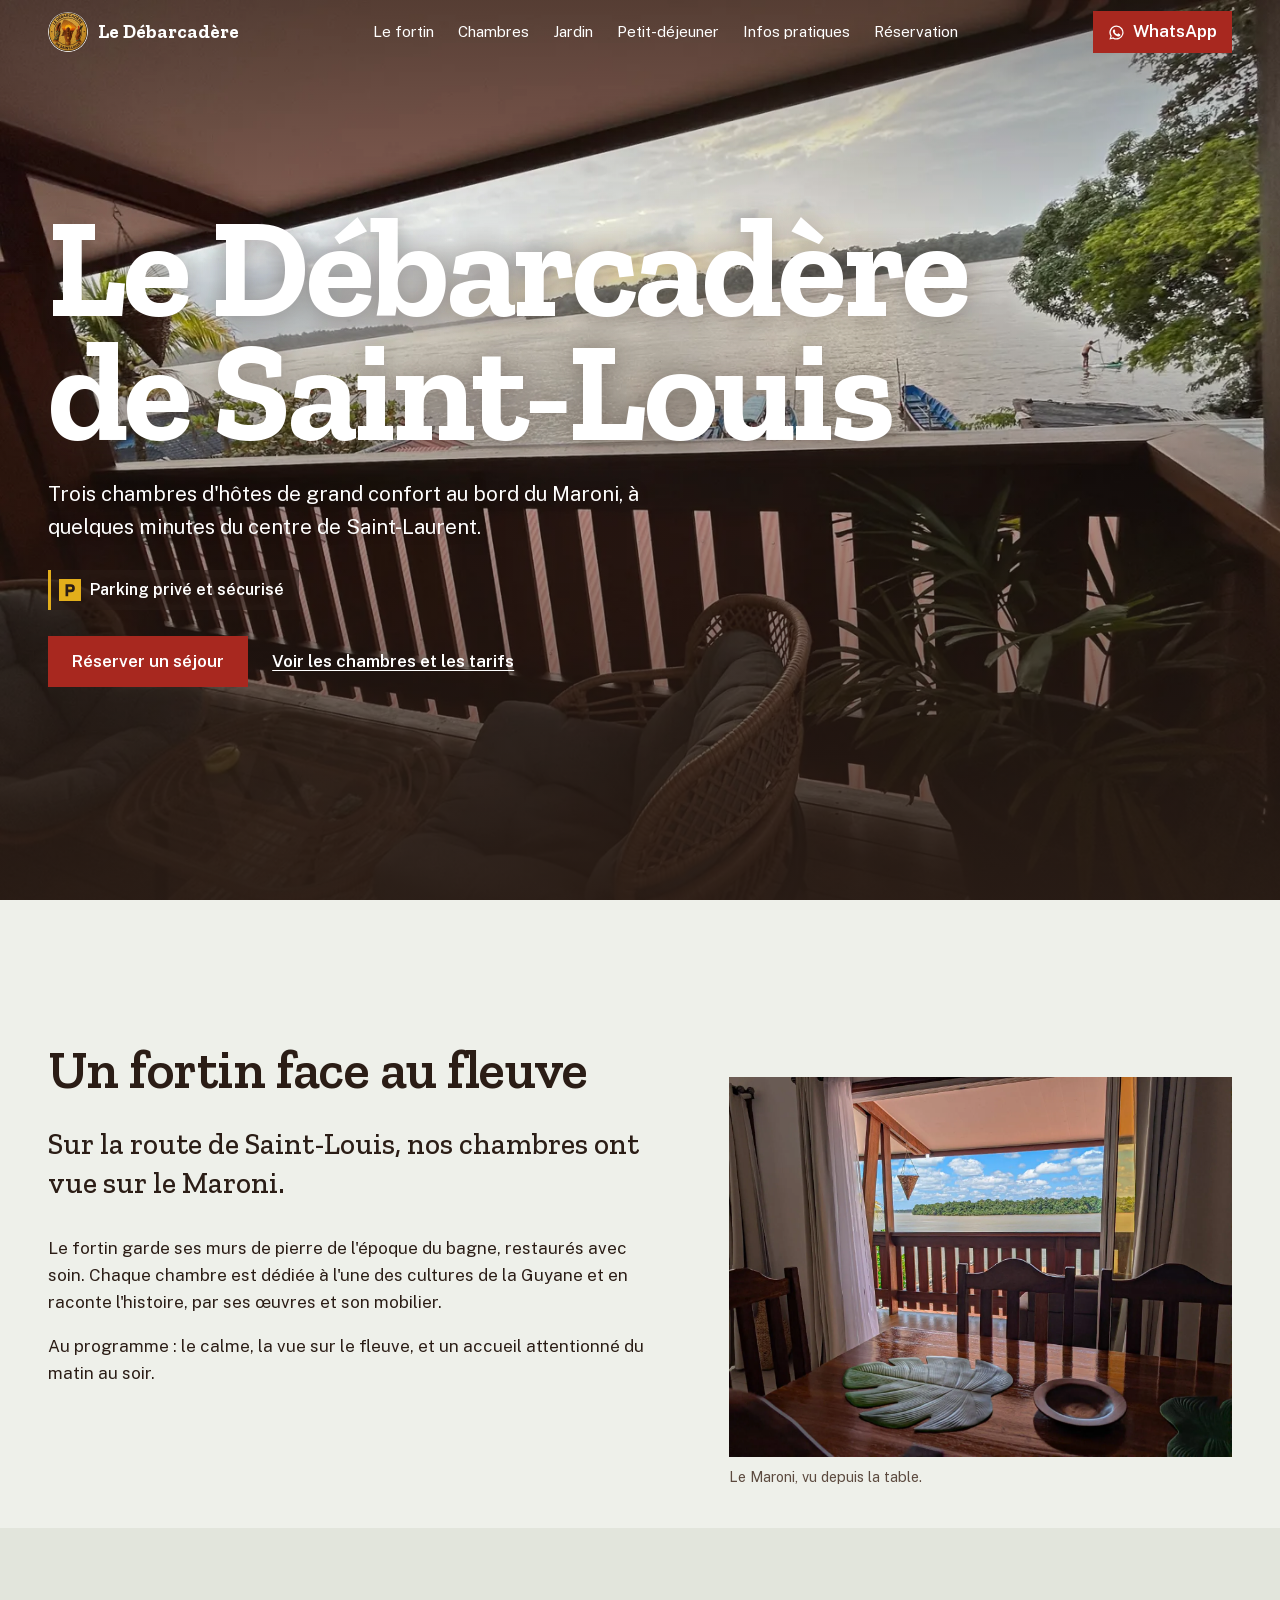
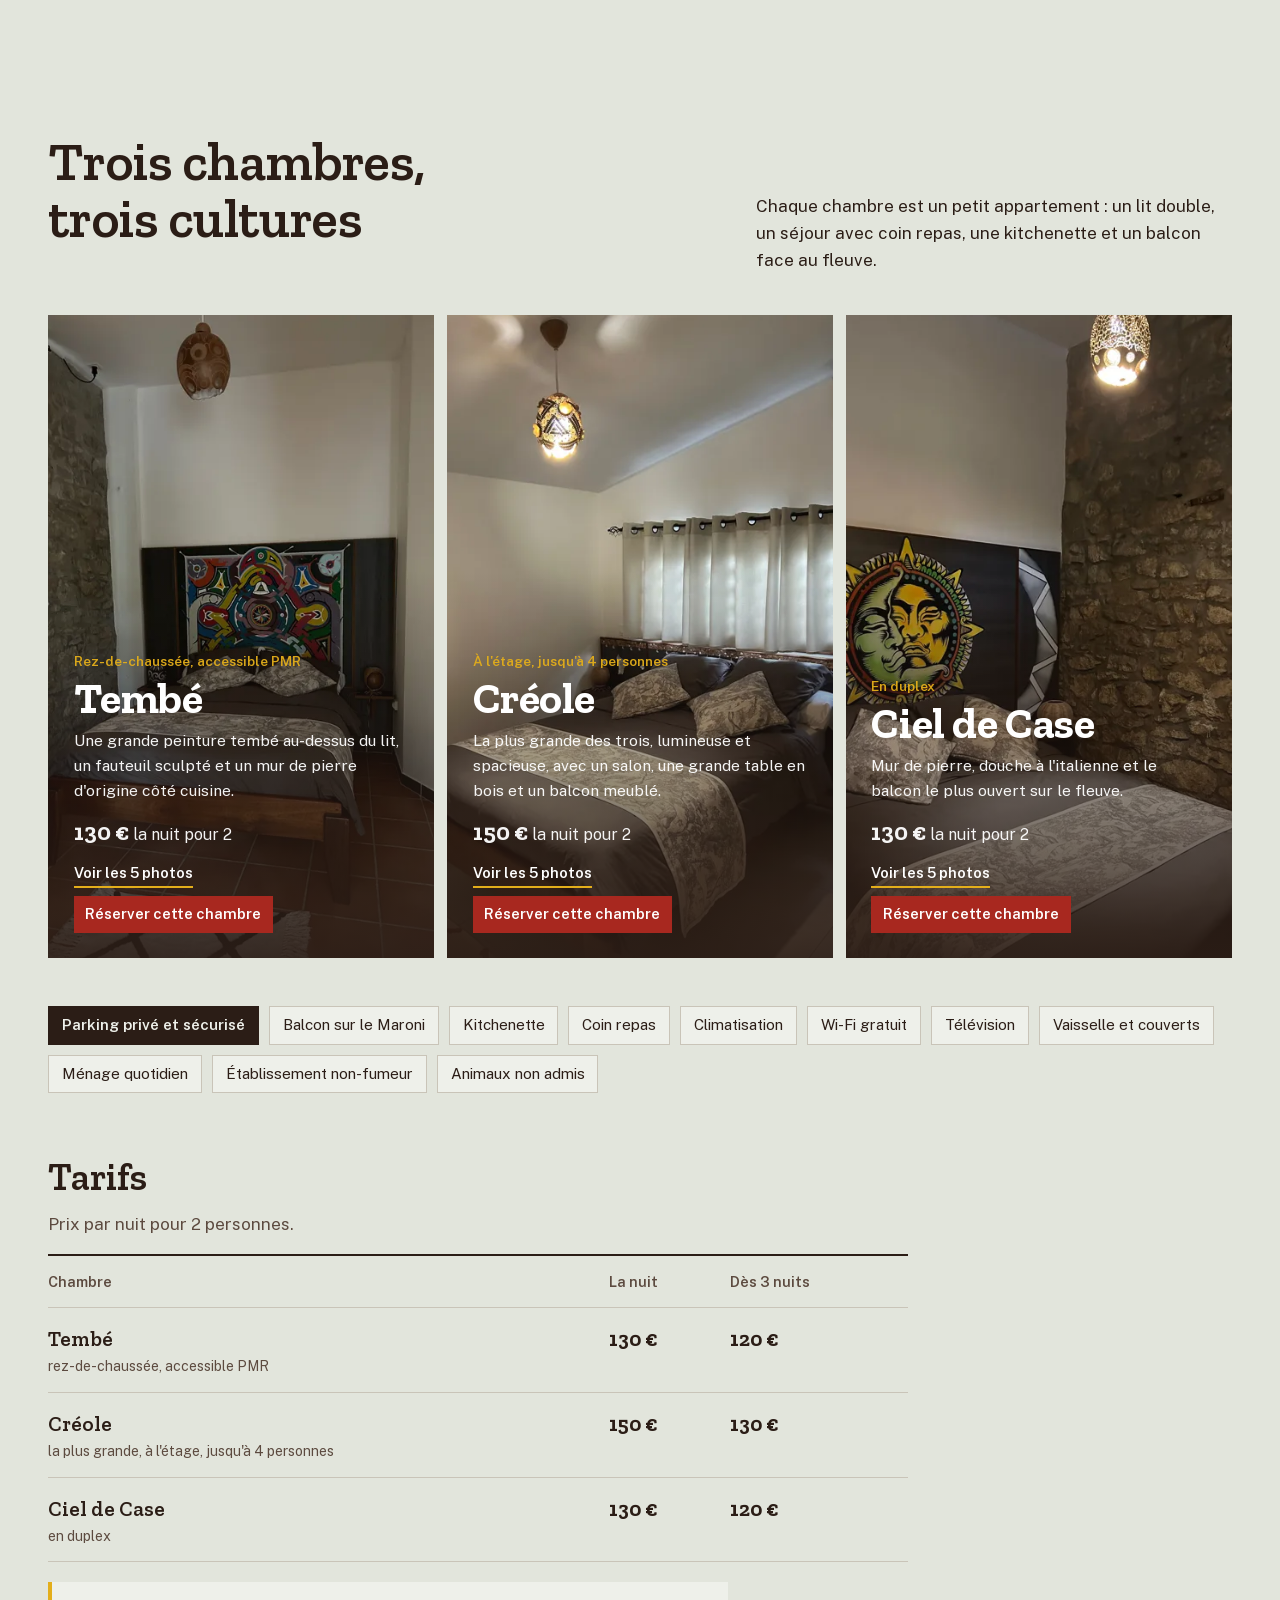
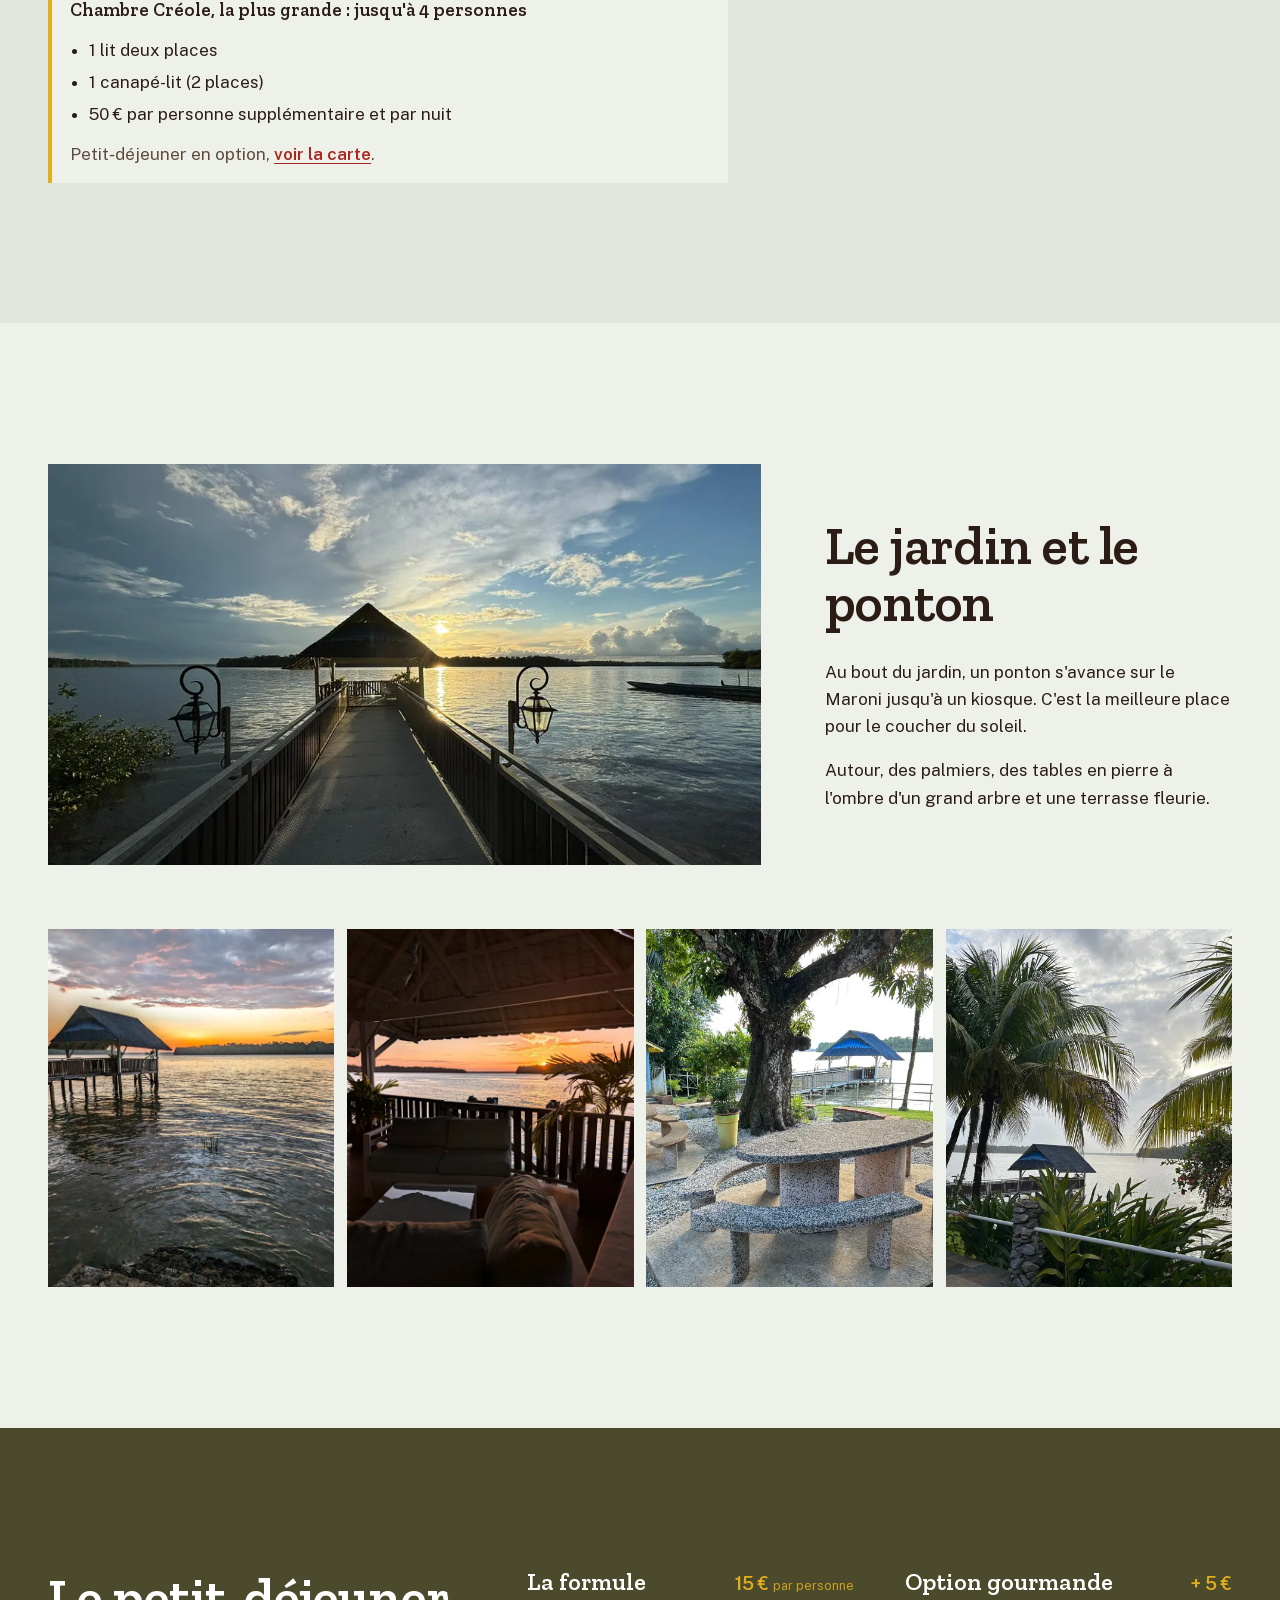
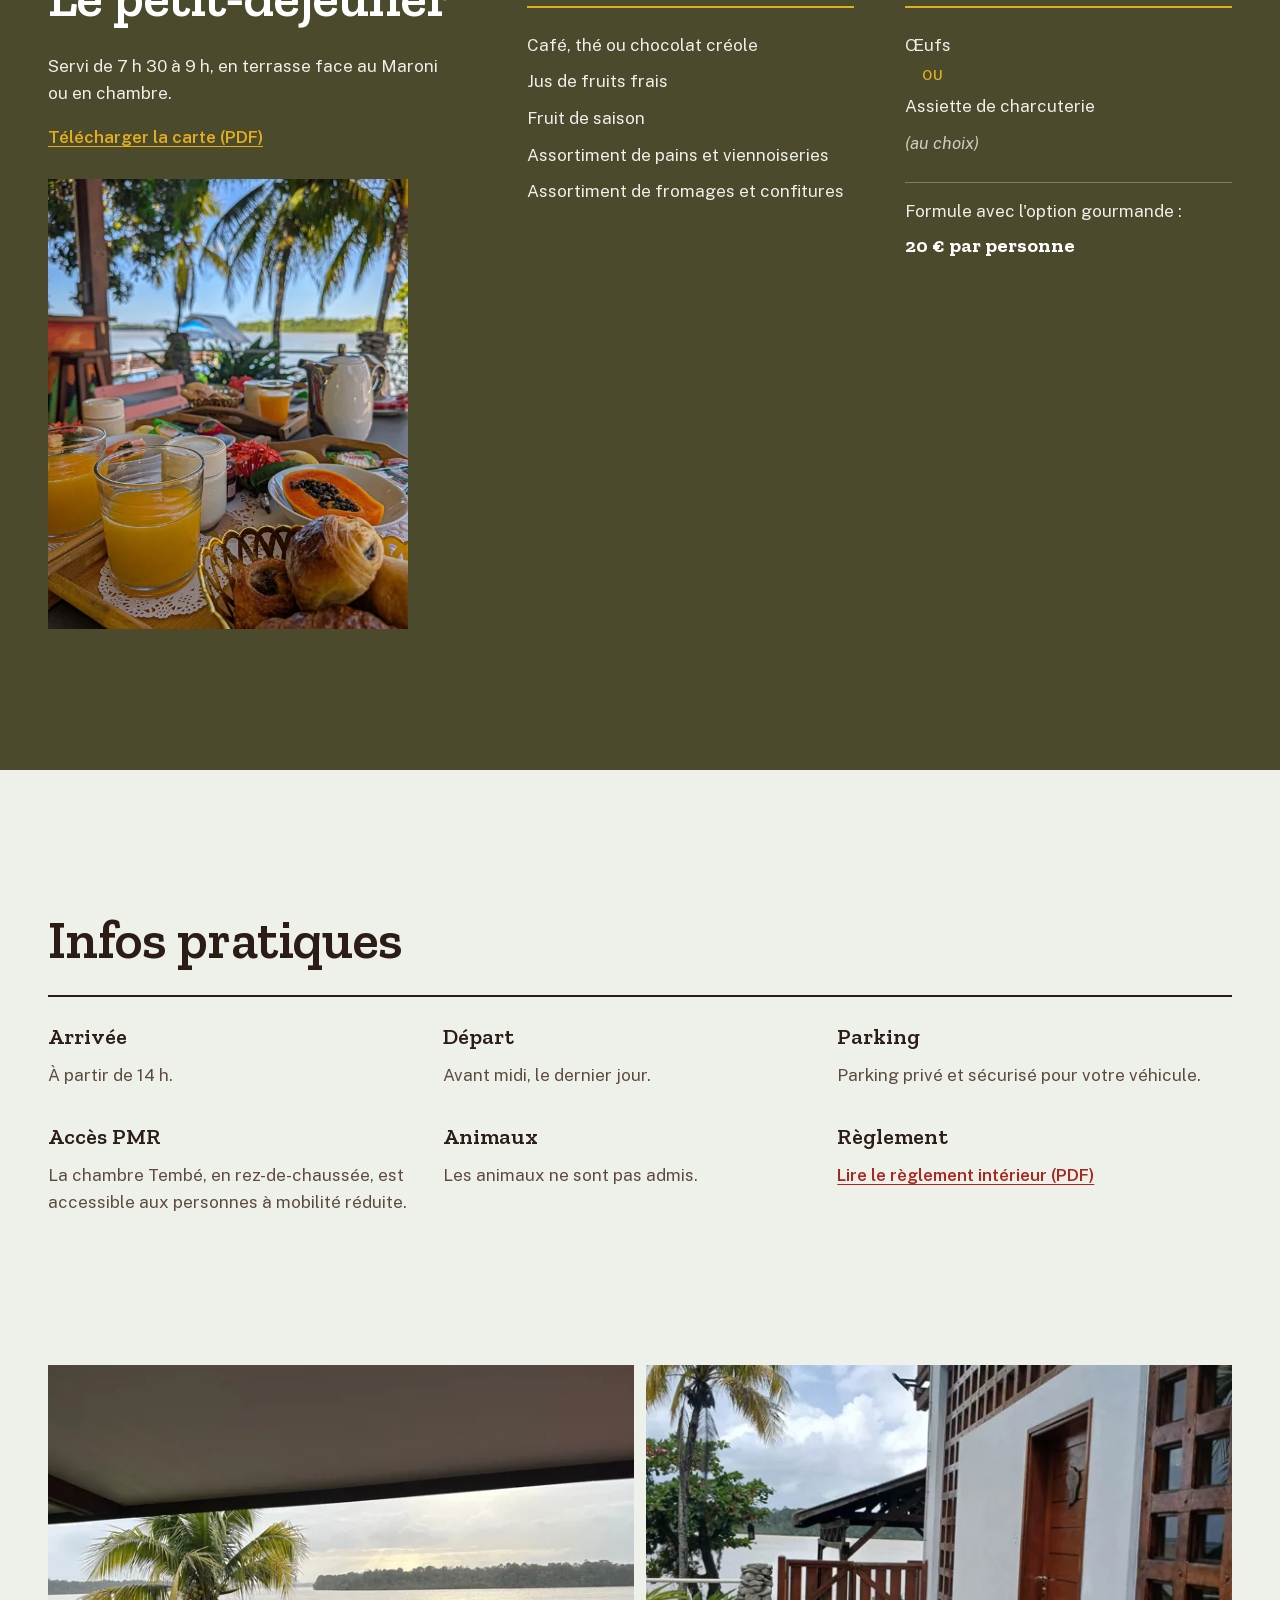
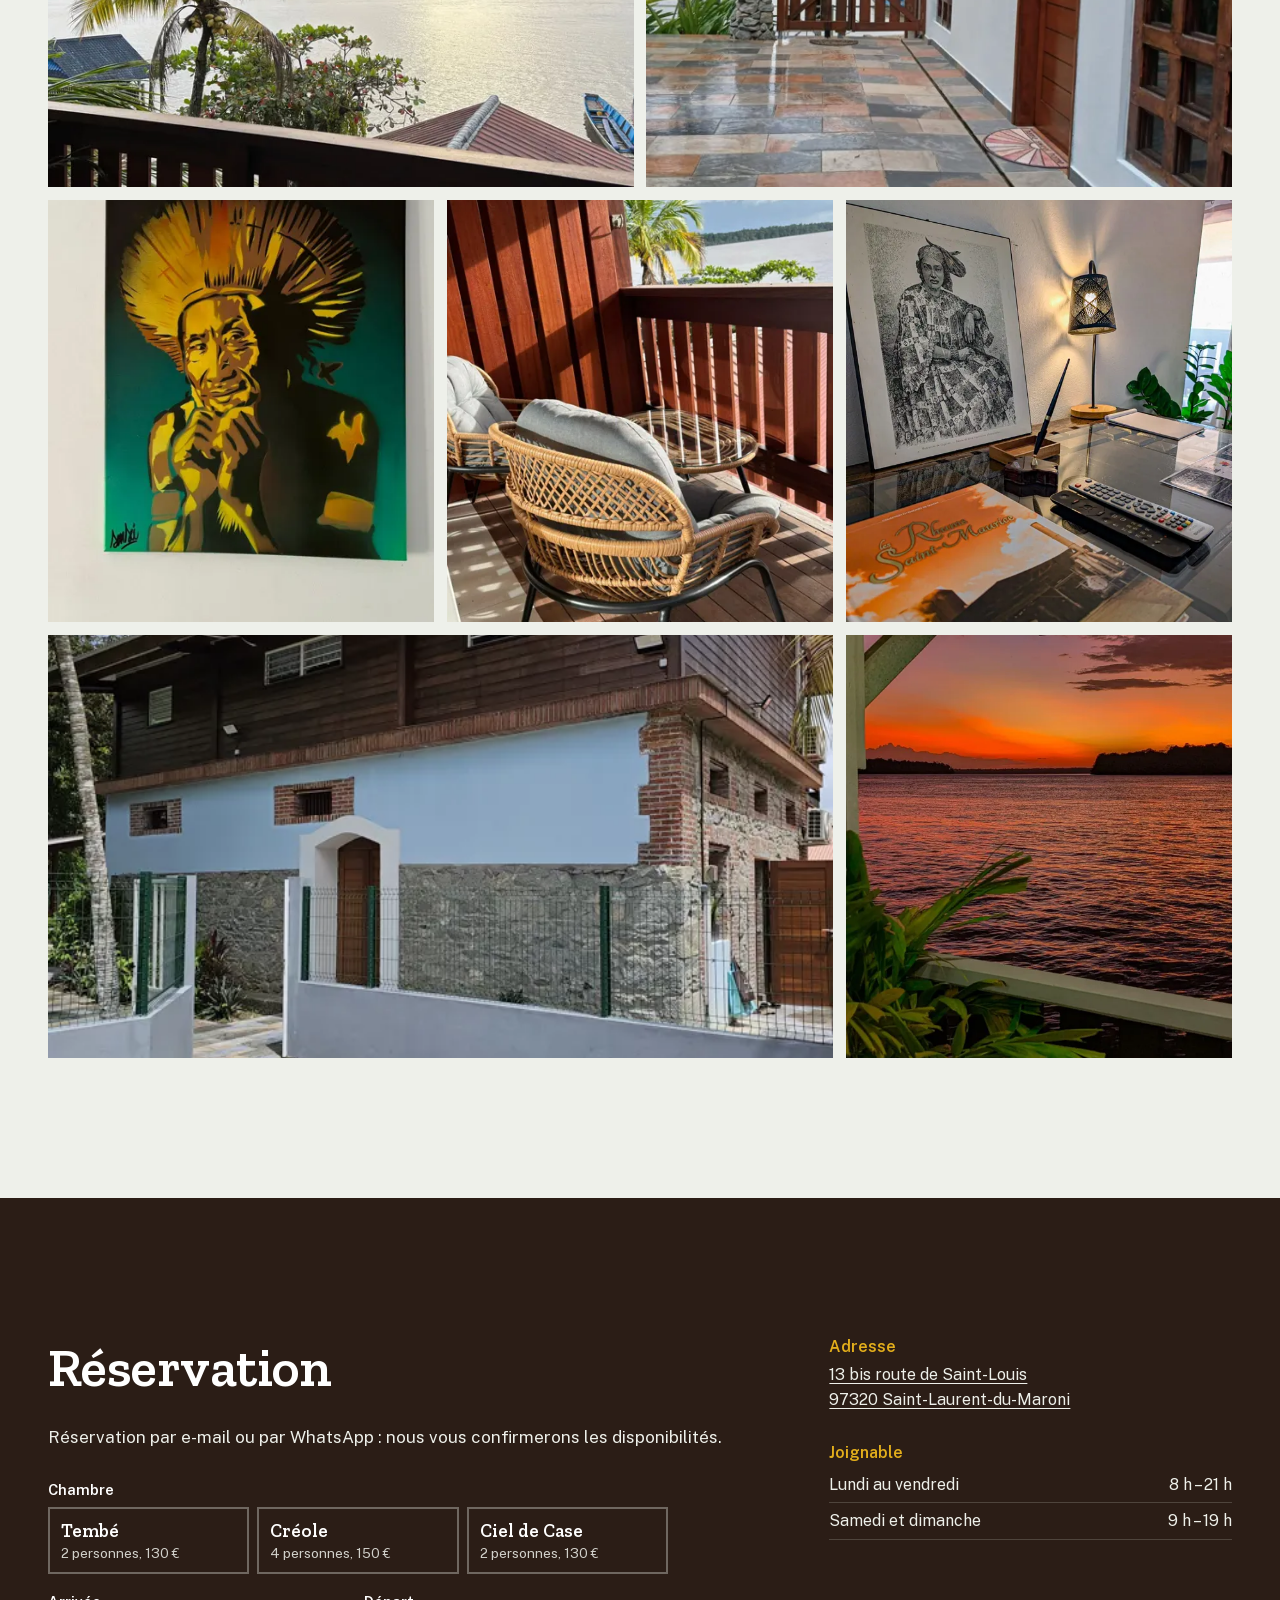
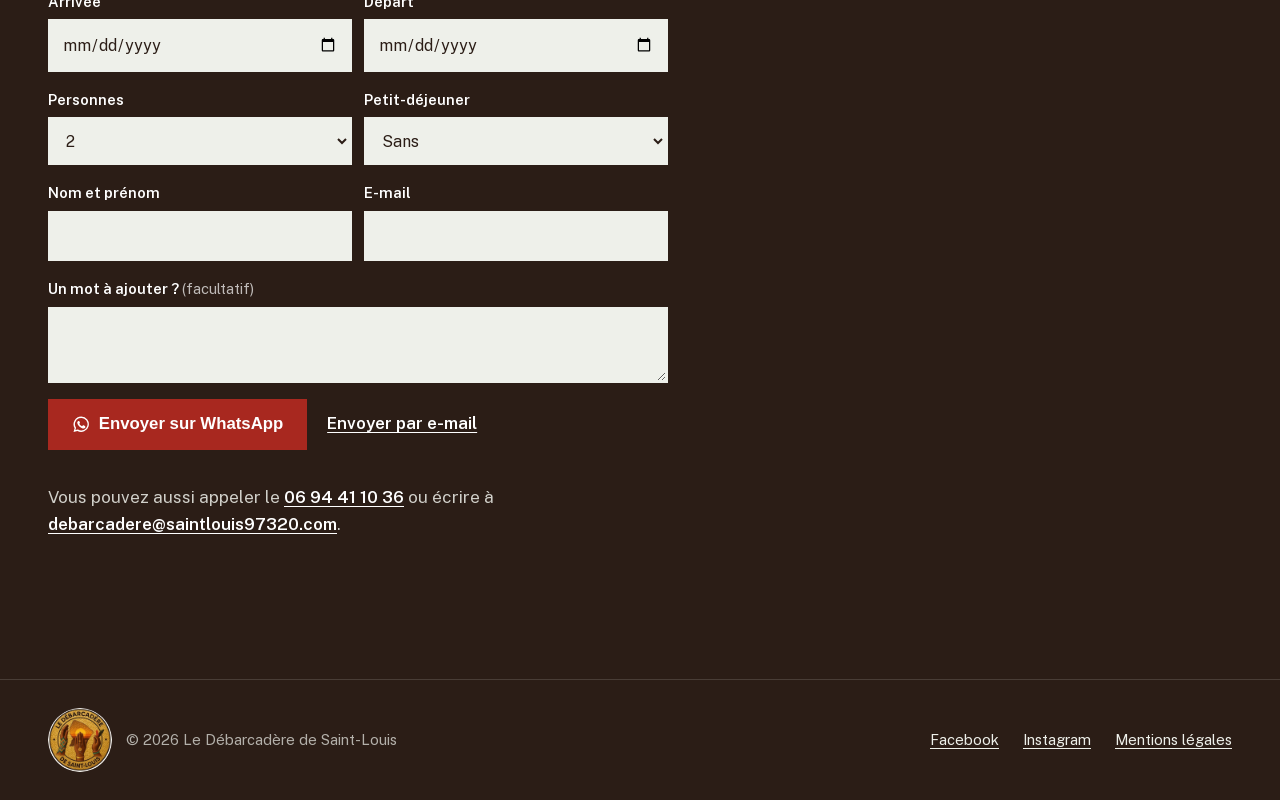
==== commit 151cd522: "Assiette de charcuterie, texte réservation, vrai lien Instagram - Option gourmande au format de Laur" ====
--- a/index.html
+++ b/index.html
@@ -48,7 +48,7 @@
   "petsAllowed": false,
   "sameAs": [
     "https://www.facebook.com/profile.php?id=61559716842222",
-    "https://www.instagram.com/debarcaderesl/"
+    "https://www.instagram.com/debarcadere_saintlouis/"
   ]
 }
 </script>
@@ -293,7 +293,8 @@
 footer .foot-id img{width:64px;height:64px;border-radius:50%}
 footer ul{display:flex;gap:24px;list-style:none}
 footer a{color:var(--chaux)}
-.formule li em{font-style:normal;font-weight:600;color:var(--tembe-jaune)}
+.formule li.ou{padding:.1em 0 .1em 1.2em;font-weight:700;text-transform:uppercase;letter-spacing:.08em;font-size:.85rem;color:var(--tembe-jaune)}
+.formule li.choix{font-style:italic;opacity:.8}
 </style>
 </head>
 <body>
@@ -443,7 +444,10 @@
       <div class="formule">
         <h3>Option gourmande <span class="prix">+ 5&nbsp;€</span></h3>
         <ul>
-          <li>Œuf <em>ou</em> plateau de charcuterie, au choix</li>
+          <li>Œufs</li>
+          <li class="ou">ou</li>
+          <li>Assiette de charcuterie</li>
+          <li class="choix">(au choix)</li>
         </ul>
         <p class="total">Formule avec l'option gourmande : <strong>20&nbsp;€ par personne</strong></p>
       </div>
@@ -481,7 +485,7 @@
   <div class="wrap">
     <div>
       <h2>Réservation</h2>
-      <p>Indiquez votre séjour : on vous répond sur WhatsApp avec les disponibilités.</p>
+      <p>Réservation par e-mail ou par WhatsApp&nbsp;: nous vous confirmerons les disponibilités.</p>
       <form id="resa" class="resa-form" novalidate>
         <fieldset class="f-chambres">
           <legend>Chambre</legend>
@@ -533,7 +537,7 @@
     <p class="foot-id"><img src="img/logo.webp" alt="Logo du Débarcadère de Saint-Louis" width="64" height="64" loading="lazy"><span>© <span id="y">2026</span> Le Débarcadère de Saint-Louis</span></p>
     <ul>
       <li><a href="https://www.facebook.com/profile.php?id=61559716842222" target="_blank" rel="noopener">Facebook</a></li>
-      <li><a href="https://www.instagram.com/debarcaderesl/" target="_blank" rel="noopener">Instagram</a></li>
+      <li><a href="https://www.instagram.com/debarcadere_saintlouis/" target="_blank" rel="noopener">Instagram</a></li>
       <li><a href="mentions-legales.html">Mentions légales</a></li>
     </ul>
   </div>
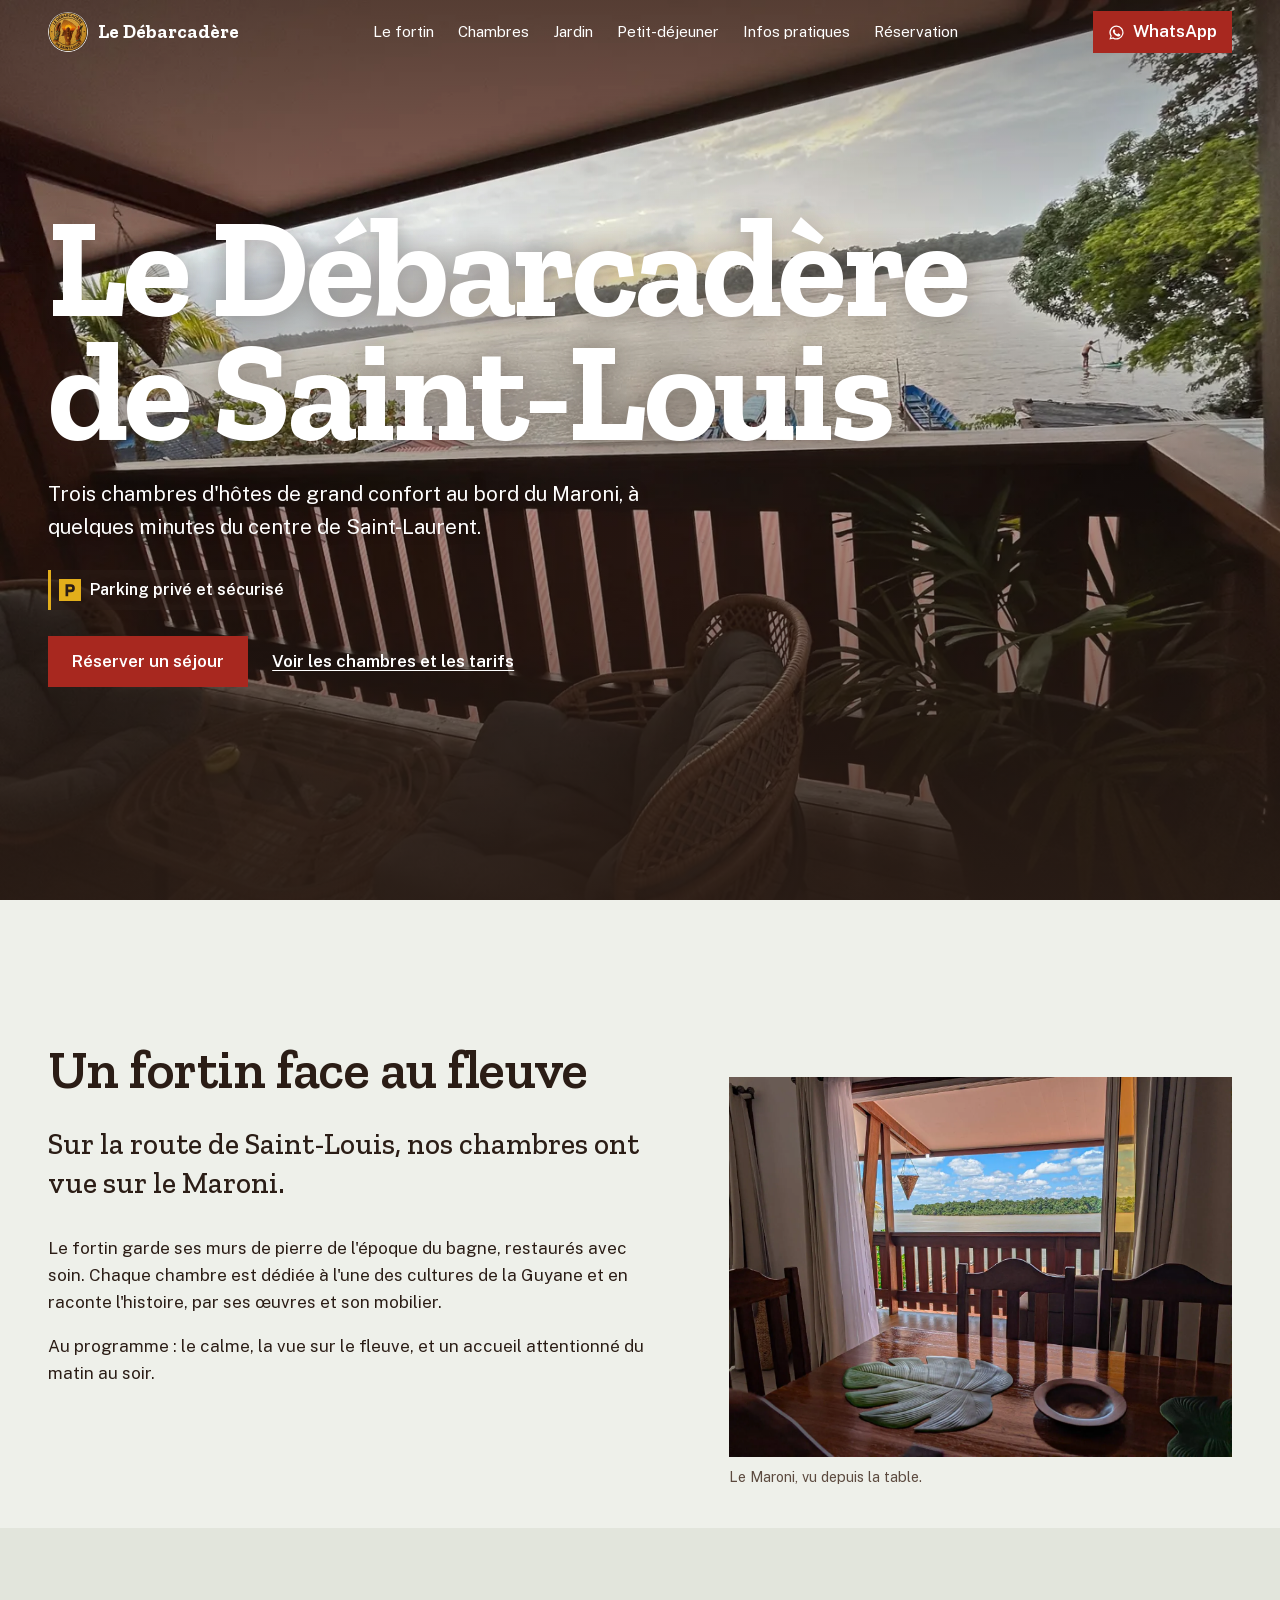
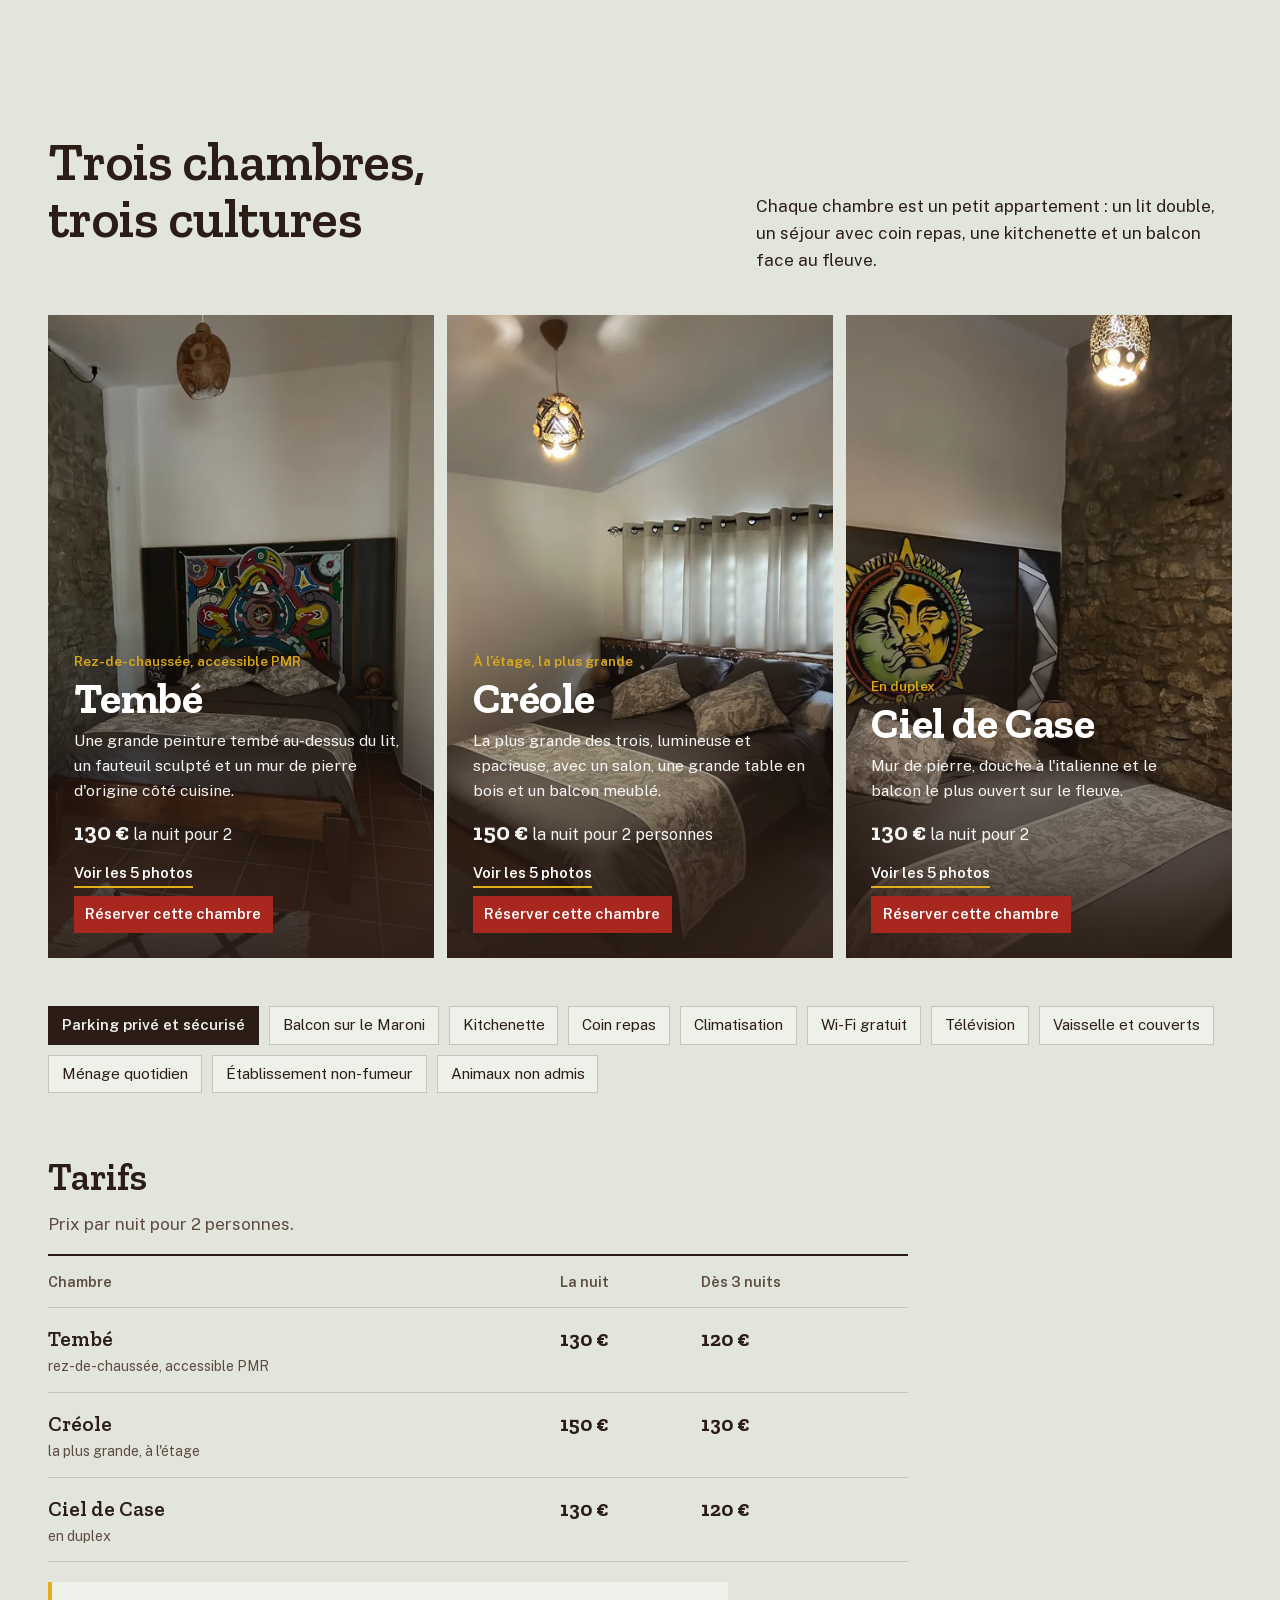
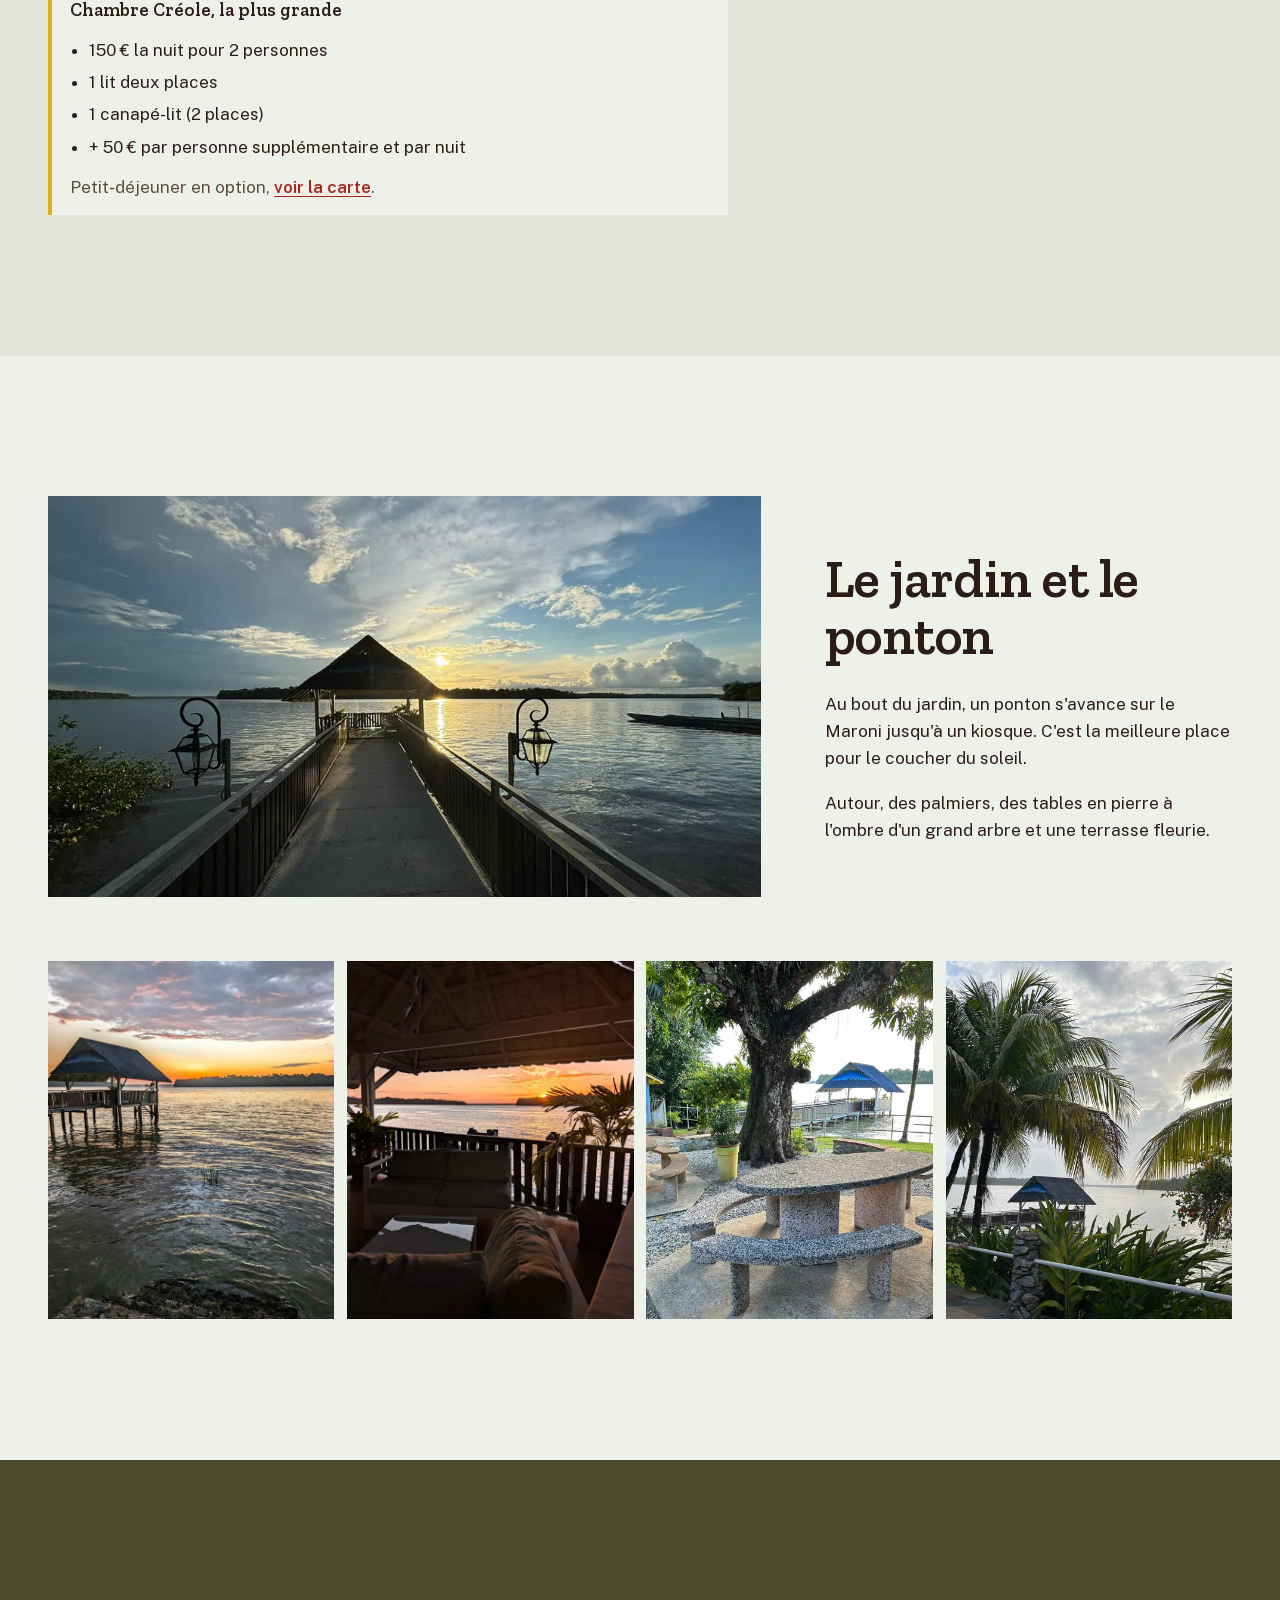
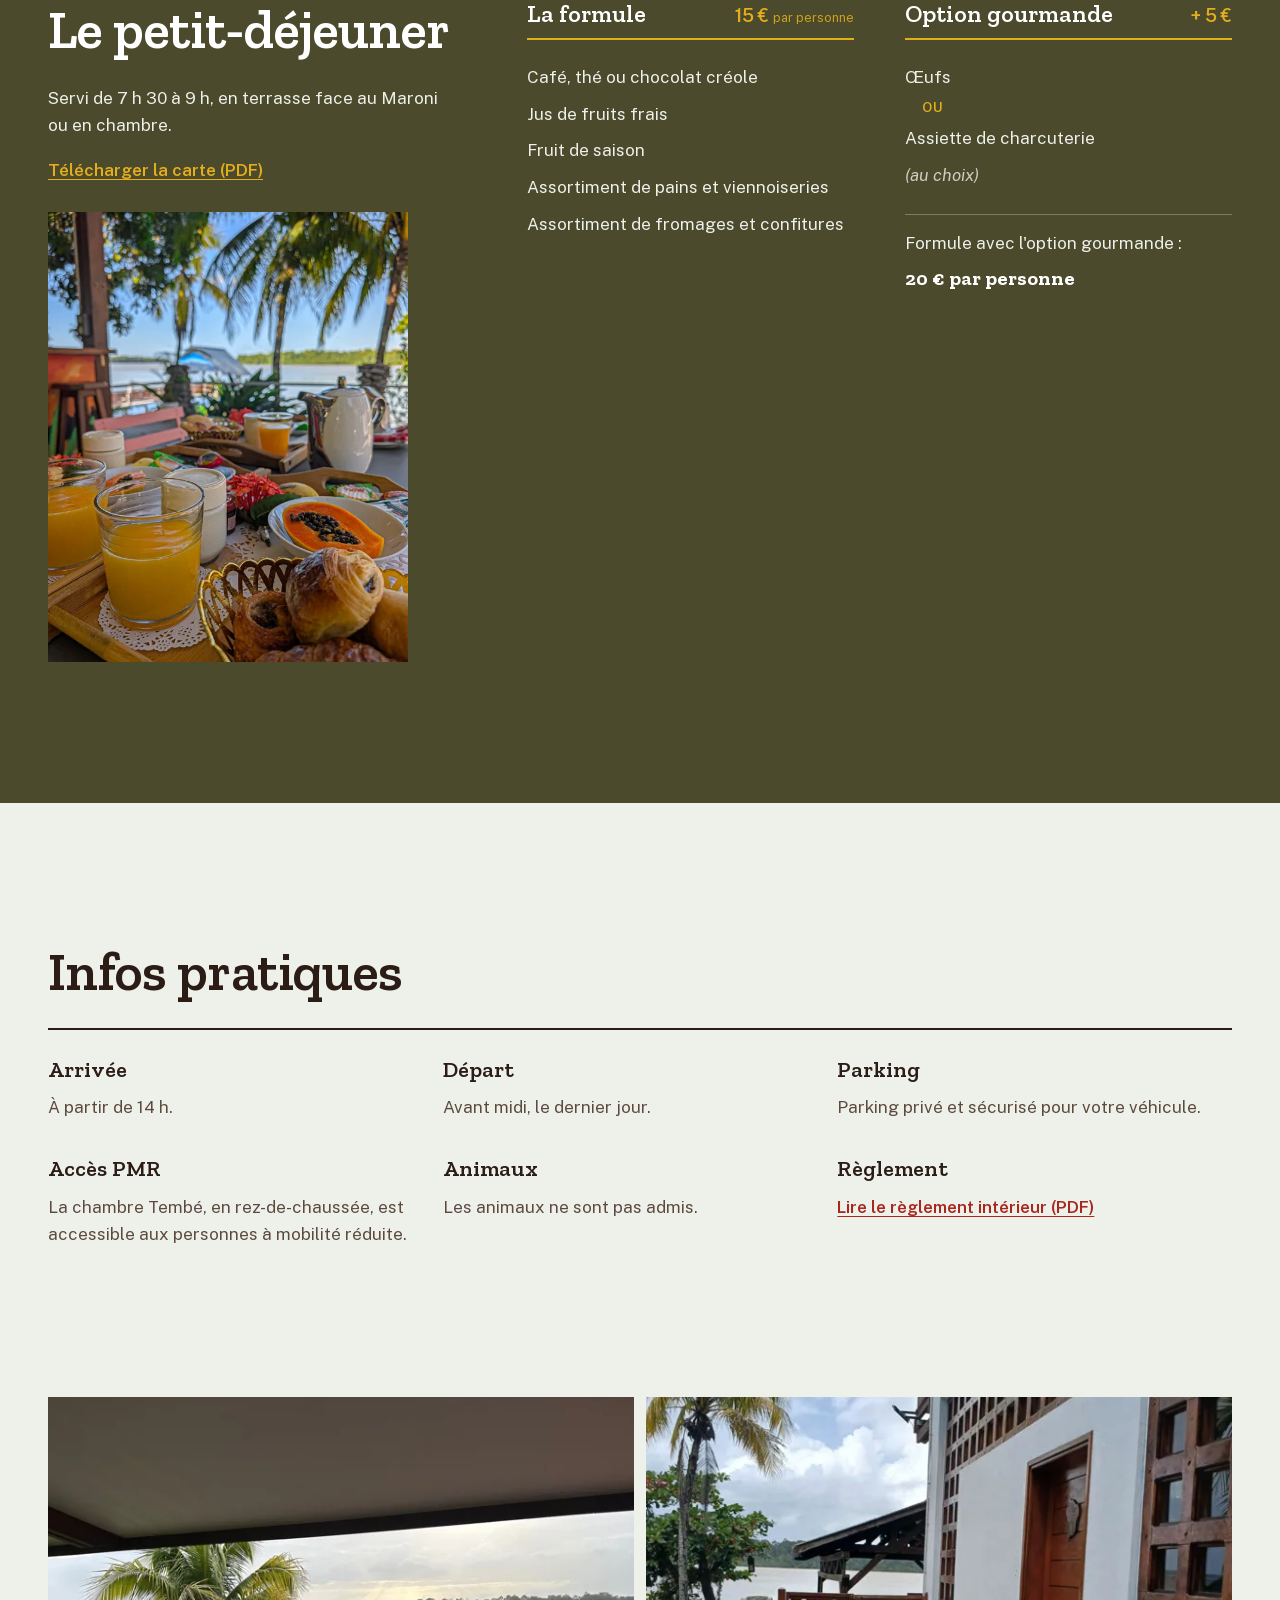
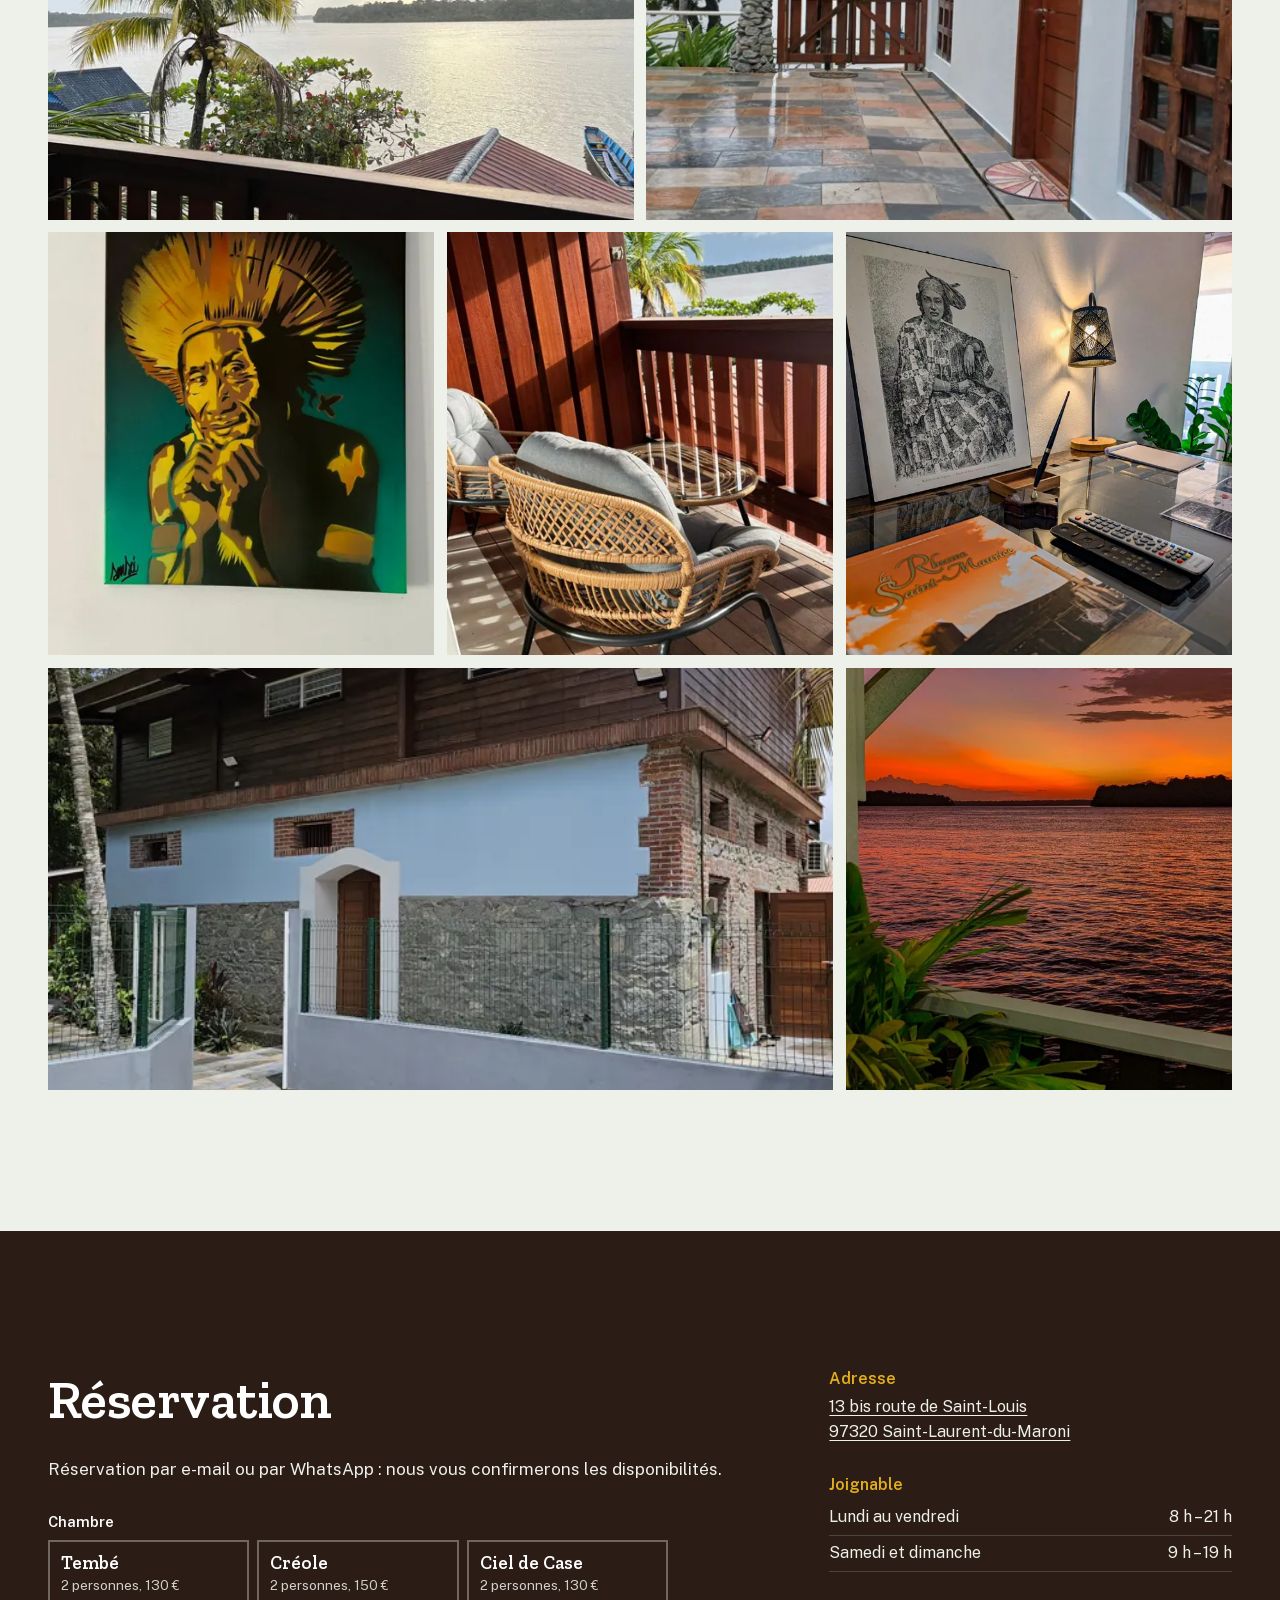
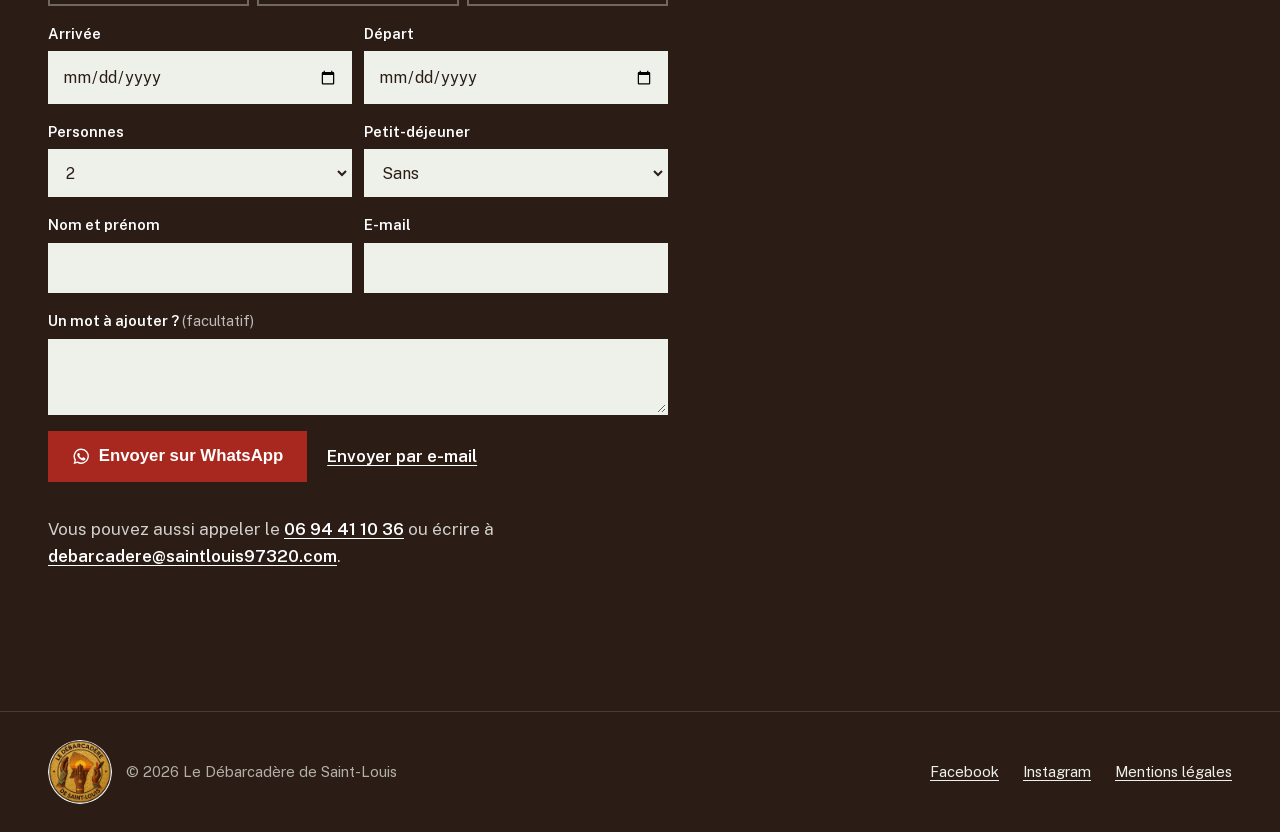
==== commit a9246bb3: "Créole : prix pour 2 personnes, supplément à part (retrait « jusqu'à 4 ») Co-Authored-By: Claude Opu" ====
--- a/index.html
+++ b/index.html
@@ -239,6 +239,9 @@
 .lightbox figure{display:flex;flex-direction:column;align-items:center;max-height:100%;max-width:100%}
 .lightbox figcaption{color:#fff;font-size:.95rem;margin-top:10px;text-align:center}
 .lightbox figure img{max-height:calc(100vh - 150px)}
+.lightbox .lb-share{top:10px;left:10px;font:inherit;font-size:.92rem;font-weight:600;padding:.55em .9em;background:var(--chaux);color:var(--wacapou)}
+.lightbox .lb-share[hidden]{display:none}
+.lb-msg{position:absolute;top:58px;left:10px;margin:0;color:var(--tembe-jaune);font-weight:600;font-size:.92rem}
 .lb-close{top:6px;right:6px}.lb-prev{left:0;top:50%;transform:translateY(-50%)}.lb-next{right:0;top:50%;transform:translateY(-50%)}
 
 /* ---- contact ---- */
@@ -275,6 +278,11 @@
 .f-err:empty{display:none}
 .f-actions{display:flex;flex-wrap:wrap;gap:12px 20px;align-items:center}
 .f-actions .btn{font-size:1.05rem;cursor:pointer}
+.mail-box{border:1px solid rgba(238,240,234,.3);padding:14px 16px;font-size:.95rem}
+.mb-btns{display:flex;flex-wrap:wrap;gap:8px;margin-top:10px}
+.mb-btns a,.mb-btns button{font:inherit;font-weight:600;font-size:.92rem;color:var(--wacapou);background:var(--chaux);border:0;padding:.55em .9em;text-decoration:none;cursor:pointer}
+.mb-msg{margin-top:8px;color:var(--tembe-jaune);font-weight:600}
+.mb-msg:empty{display:none}
 .f-mail{background:none;border:0;color:#fff;font:inherit;font-weight:600;text-decoration:underline;text-underline-offset:.2em;cursor:pointer;padding:.5em 0}
 @media (max-width:560px){.f-chambres{grid-template-columns:1fr}.f-row{grid-template-columns:1fr}}
 .contact .big{display:inline-block;font-family:var(--slab);font-weight:700;font-size:clamp(2rem,5vw,3.4rem);line-height:1;letter-spacing:-.02em;color:#fff;text-decoration:none;margin:.25em 0 .35em;border-bottom:4px solid var(--tembe-rouge)}
@@ -357,17 +365,17 @@
       <p>Chaque chambre est un petit appartement : un lit double, un séjour avec coin repas, une kitchenette et un balcon face au fleuve.</p>
     </div>
     <div class="portes">
-      <article class="porte">
+      <article class="porte" id="chambre-tembe">
         <img src="img/tembe-lit-sm.webp" alt="" width="600" height="800" loading="lazy">
         <button type="button" data-set="tembe" aria-label="Voir les photos de la chambre Tembé"></button>
         <div class="txt"><p class="niveau">Rez-de-chaussée, accessible PMR</p><h3>Tembé</h3><p>Une grande peinture tembé au-dessus du lit, un fauteuil sculpté et un mur de pierre d'origine côté cuisine.</p><p class="prix-ch"><strong>130&nbsp;€</strong> la nuit pour 2</p><div class="liens"><span class="voir">Voir les 5 photos</span><a class="resa" href="#contact" data-room="tembe">Réserver cette chambre</a></div></div>
       </article>
-      <article class="porte">
+      <article class="porte" id="chambre-creole">
         <img src="img/creole-lit-sm.webp" alt="" width="600" height="1066" loading="lazy">
         <button type="button" data-set="creole" aria-label="Voir les photos de la chambre Créole"></button>
-        <div class="txt"><p class="niveau">À l'étage, jusqu'à 4 personnes</p><h3>Créole</h3><p>La plus grande des trois, lumineuse et spacieuse, avec un salon, une grande table en bois et un balcon meublé.</p><p class="prix-ch"><strong>150&nbsp;€</strong> la nuit pour 2</p><div class="liens"><span class="voir">Voir les 5 photos</span><a class="resa" href="#contact" data-room="creole">Réserver cette chambre</a></div></div>
+        <div class="txt"><p class="niveau">À l'étage, la plus grande</p><h3>Créole</h3><p>La plus grande des trois, lumineuse et spacieuse, avec un salon, une grande table en bois et un balcon meublé.</p><p class="prix-ch"><strong>150&nbsp;€</strong> la nuit pour 2 personnes</p><div class="liens"><span class="voir">Voir les 5 photos</span><a class="resa" href="#contact" data-room="creole">Réserver cette chambre</a></div></div>
       </article>
-      <article class="porte">
+      <article class="porte" id="chambre-ciel-de-case">
         <img src="img/ciel-lit-sm.webp" alt="" width="600" height="1066" loading="lazy">
         <button type="button" data-set="ciel" aria-label="Voir les photos de la chambre Ciel de Case"></button>
         <div class="txt"><p class="niveau">En duplex</p><h3>Ciel de Case</h3><p>Mur de pierre, douche à l'italienne et le balcon le plus ouvert sur le fleuve.</p><p class="prix-ch"><strong>130&nbsp;€</strong> la nuit pour 2</p><div class="liens"><span class="voir">Voir les 5 photos</span><a class="resa" href="#contact" data-room="ciel">Réserver cette chambre</a></div></div>
@@ -385,17 +393,18 @@
         <thead><tr><th scope="col">Chambre</th><th scope="col">La nuit</th><th scope="col">Dès 3&nbsp;nuits</th></tr></thead>
         <tbody>
           <tr><th scope="row">Tembé <span>rez-de-chaussée, accessible PMR</span></th><td>130&nbsp;€</td><td>120&nbsp;€</td></tr>
-          <tr><th scope="row">Créole <span>la plus grande, à l'étage, jusqu'à 4&nbsp;personnes</span></th><td>150&nbsp;€</td><td>130&nbsp;€</td></tr>
+          <tr><th scope="row">Créole <span>la plus grande, à l'étage</span></th><td>150&nbsp;€</td><td>130&nbsp;€</td></tr>
           <tr><th scope="row">Ciel de Case <span>en duplex</span></th><td>130&nbsp;€</td><td>120&nbsp;€</td></tr>
         </tbody>
       </table>
       </div>
       <div class="note">
-        <p class="note-t">Chambre Créole, la plus grande&nbsp;: jusqu&apos;à 4&nbsp;personnes</p>
+        <p class="note-t">Chambre Créole, la plus grande</p>
         <ul>
+          <li>150&nbsp;€ la nuit pour 2 personnes</li>
           <li>1 lit deux places</li>
           <li>1 canapé-lit (2 places)</li>
-          <li>50&nbsp;€ par personne supplémentaire et par nuit</li>
+          <li>+&nbsp;50&nbsp;€ par personne supplémentaire et par nuit</li>
         </ul>
         <p class="note-pdj">Petit&#8209;déjeuner en option, <a href="#petit-dejeuner">voir la carte</a>.</p>
       </div>
@@ -490,7 +499,7 @@
         <fieldset class="f-chambres">
           <legend>Chambre</legend>
           <label><input type="radio" name="chambre" value="tembe"><span><b>Tembé</b>2 personnes, 130&nbsp;€</span></label>
-          <label><input type="radio" name="chambre" value="creole"><span><b>Créole</b>4 personnes, 150&nbsp;€</span></label>
+          <label><input type="radio" name="chambre" value="creole"><span><b>Créole</b>2 personnes, 150&nbsp;€</span></label>
           <label><input type="radio" name="chambre" value="ciel"><span><b>Ciel de Case</b>2 personnes, 130&nbsp;€</span></label>
         </fieldset>
         <div class="f-row">
@@ -512,6 +521,15 @@
           <button type="submit" class="btn btn-rouge"><svg aria-hidden="true"><use href="#i-wa"/></svg>Envoyer sur WhatsApp</button>
           <button type="button" class="f-mail" id="f-mail">Envoyer par e-mail</button>
         </div>
+        <div class="mail-box" id="mail-box" hidden>
+          <p>Choisissez comment envoyer votre demande à <strong>debarcadere@saintlouis97320.com</strong>&nbsp;:</p>
+          <div class="mb-btns">
+            <a class="mb-gmail" href="#" target="_blank" rel="noopener">Ouvrir dans Gmail</a>
+            <a class="mb-app" href="#">Ouvrir ma messagerie</a>
+            <button type="button" class="mb-copy">Copier le message</button>
+          </div>
+          <p class="mb-msg" aria-live="polite"></p>
+        </div>
       </form>
       <p class="autres">Vous pouvez aussi appeler le <a class="tel-inline" href="tel:+594694411036">06 94 41 10 36</a> ou écrire à <a class="mail" href="mailto:debarcadere@saintlouis97320.com?subject=Demande%20de%20r%C3%A9servation">debarcadere@saintlouis97320.com</a>.</p>
     </div>
@@ -545,6 +563,8 @@
 
 <div class="lightbox" id="lb" role="dialog" aria-modal="true" aria-label="Photo agrandie">
   <button class="lb-close" aria-label="Fermer">×</button>
+  <button class="lb-share" type="button" hidden>Copier le lien de la chambre</button>
+  <p class="lb-msg" aria-live="polite"></p>
   <button class="lb-prev" aria-label="Photo précédente">‹</button>
   <figure><img alt=""><figcaption></figcaption></figure>
   <button class="lb-next" aria-label="Photo suivante">›</button>
@@ -570,7 +590,18 @@
 const lb=document.getElementById('lb'),lbImg=lb.querySelector('img'),lbCap=lb.querySelector('figcaption');let cur=[],i=0,opener=null;
 const show=n=>{i=(n+cur.length)%cur.length;const[f,alt]=cur[i];lbImg.src='img/'+f+'.webp';lbImg.alt=alt;lbCap.textContent=alt+'  ·  '+(i+1)+' / '+cur.length};
 document.querySelectorAll('[data-set]').forEach(b=>b.addEventListener('click',()=>{opener=b;cur=sets[b.dataset.set];show(+(b.dataset.i||0));lb.classList.add('open');lb.querySelector('.lb-close').focus()}));
-const close=()=>{lb.classList.remove('open');opener&&opener.focus()};
+const ROOMID={tembe:'chambre-tembe',creole:'chambre-creole',ciel:'chambre-ciel-de-case'};
+const share=lb.querySelector('.lb-share'),lbMsg=lb.querySelector('.lb-msg');let curRoom=null;
+const roomUrl=()=>location.origin+location.pathname+'#'+ROOMID[curRoom];
+share.addEventListener('click',async()=>{const url=roomUrl(),n=document.querySelector('#'+ROOMID[curRoom]+' h3').textContent;
+  if(navigator.share&&matchMedia('(pointer:coarse)').matches){try{await navigator.share({title:`Chambre ${n} — Le Débarcadère de Saint-Louis`,url});return}catch(e){if(e.name==='AbortError')return}}
+  try{await navigator.clipboard.writeText(url);lbMsg.textContent='Lien copié'}catch(e){lbMsg.textContent=url}});
+document.querySelectorAll('.porte [data-set]').forEach(b=>b.addEventListener('click',()=>{curRoom=b.dataset.set;share.hidden=false;lbMsg.textContent='';history.replaceState(null,'','#'+ROOMID[curRoom])}));
+document.querySelectorAll('[data-set]:not(.porte [data-set])').forEach(b=>b.addEventListener('click',()=>{curRoom=null;share.hidden=true;lbMsg.textContent=''}));
+const close=()=>{lb.classList.remove('open');if(curRoom&&location.hash==='#'+ROOMID[curRoom])history.replaceState(null,'',location.pathname+location.search);curRoom=null;opener&&opener.focus()};
+const fromHash=()=>{const k=Object.keys(ROOMID).find(k=>'#'+ROOMID[k]===location.hash);if(!k)return;
+  const art=document.getElementById(ROOMID[k]);art.scrollIntoView({block:'center'});setTimeout(()=>art.querySelector('[data-set]').click(),400)};
+addEventListener('hashchange',fromHash);fromHash();
 lb.querySelector('.lb-close').onclick=close;lb.querySelector('.lb-prev').onclick=()=>show(i-1);lb.querySelector('.lb-next').onclick=()=>show(i+1);
 lb.addEventListener('click',e=>{if(e.target===lb||e.target.tagName==='FIGURE')close()});
 addEventListener('keydown',e=>{if(!lb.classList.contains('open'))return;if(e.key==='Escape')close();if(e.key==='ArrowLeft')show(i-1);if(e.key==='ArrowRight')show(i+1)});
@@ -637,7 +668,14 @@
 f.addEventListener('input',e=>{if(e.target.type==='date')calc()});
 f.addEventListener('submit',e=>{e.preventDefault();if(!valider())return;window.open(`https://wa.me/${TEL}?text=${encodeURIComponent(texte())}`,'_blank','noopener')});
 document.getElementById('f-mail').addEventListener('click',()=>{if(!valider())return;const c=calc();
-  location.href=`mailto:${MAIL}?subject=${encodeURIComponent(`Demande de réservation : chambre ${c.r.n}`)}&body=${encodeURIComponent(texte())}`});
+  const su=encodeURIComponent(`Demande de réservation : chambre ${c.r.n}`),bo=encodeURIComponent(texte());
+  const box=document.getElementById('mail-box');
+  box.querySelector('.mb-gmail').href=`https://mail.google.com/mail/?view=cm&fs=1&to=${MAIL}&su=${su}&body=${bo}`;
+  box.querySelector('.mb-app').href=`mailto:${MAIL}?subject=${su}&body=${bo}`;
+  box.hidden=false;box.querySelector('.mb-msg').textContent='';box.scrollIntoView({block:'nearest',behavior:'smooth'})});
+document.querySelector('#mail-box .mb-copy').addEventListener('click',async()=>{const t=texte(),m=document.querySelector('#mail-box .mb-msg');
+  try{await navigator.clipboard.writeText(t);m.textContent=`Message copié. Collez-le dans un e-mail à ${MAIL}.`}
+  catch(e){m.textContent=`Copie impossible : écrivez-nous à ${MAIL}.`}});
 document.querySelectorAll('a.resa[data-room]').forEach(a=>a.addEventListener('click',()=>{
   const r=f.querySelector(`[name=chambre][value=${a.dataset.room}]`);r.checked=true;syncPers();calc();
   setTimeout(()=>el('arrivee').focus({preventScroll:true}),500)}));
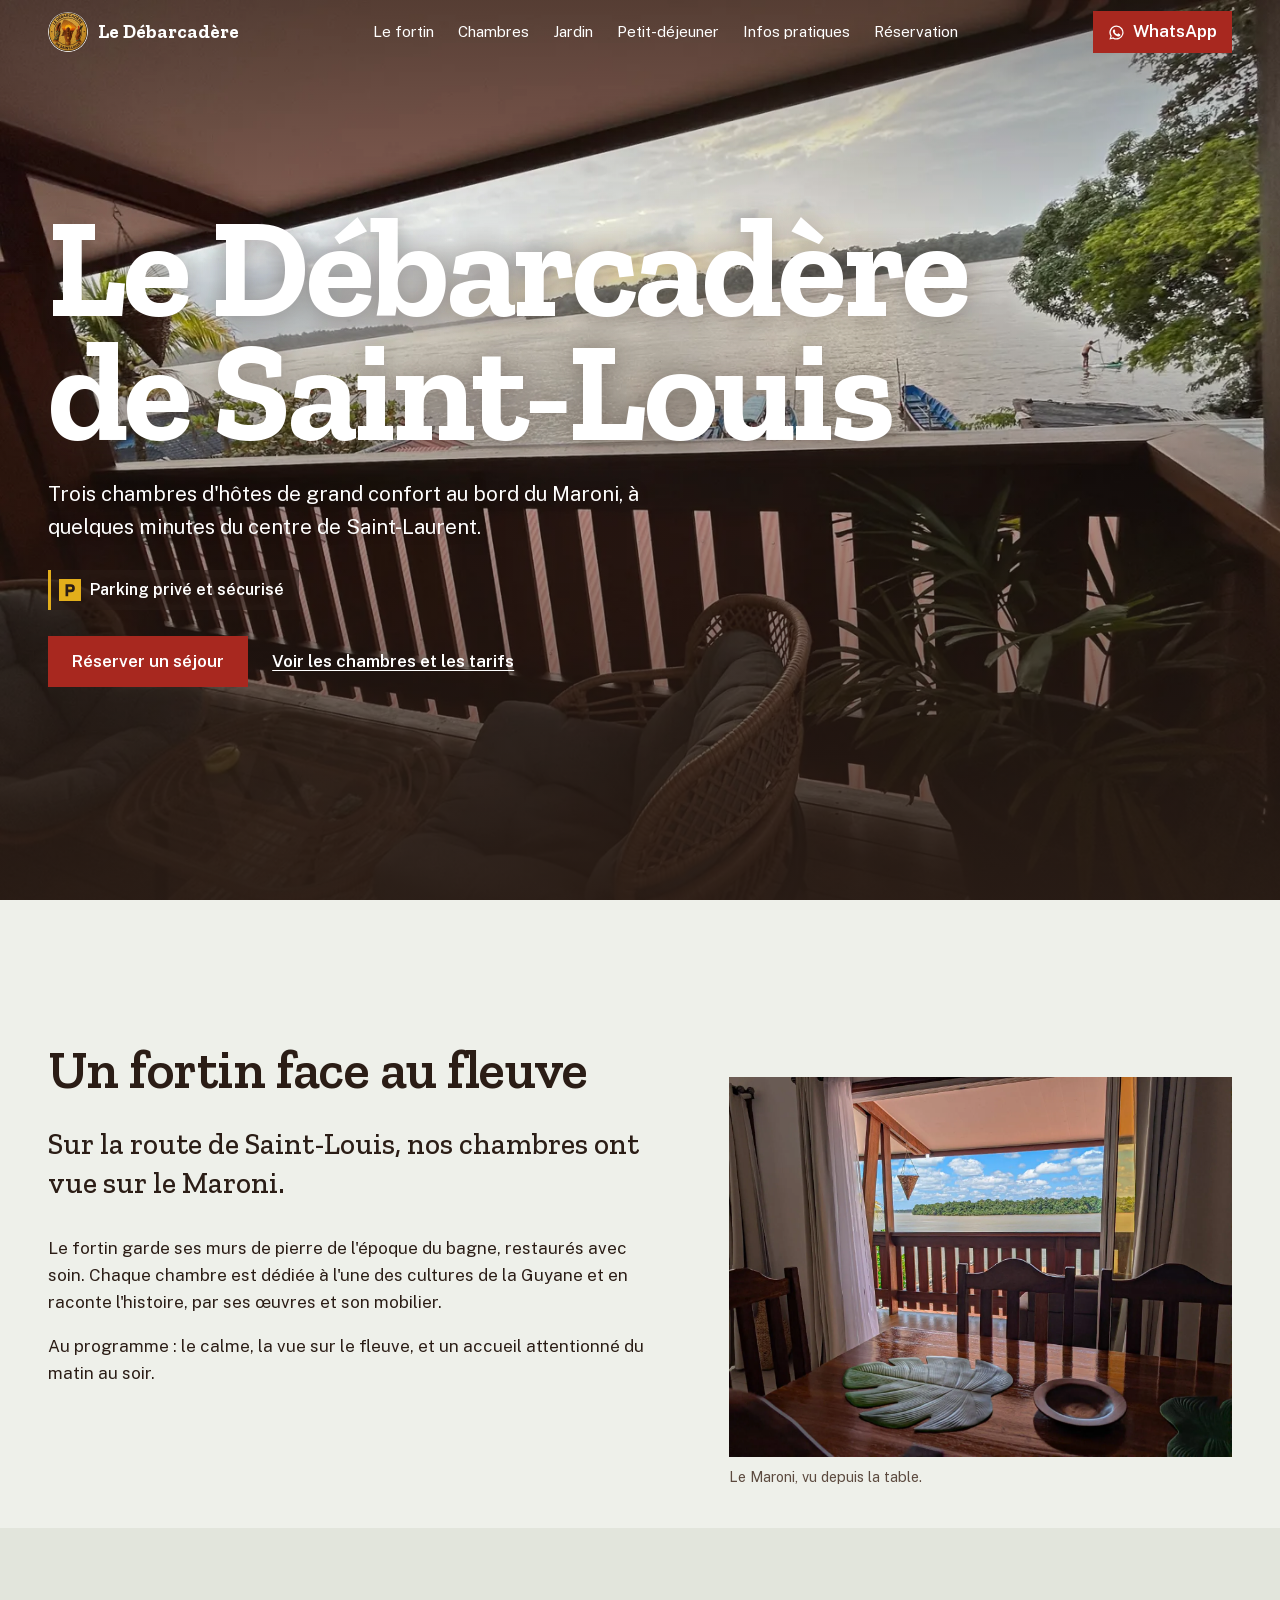
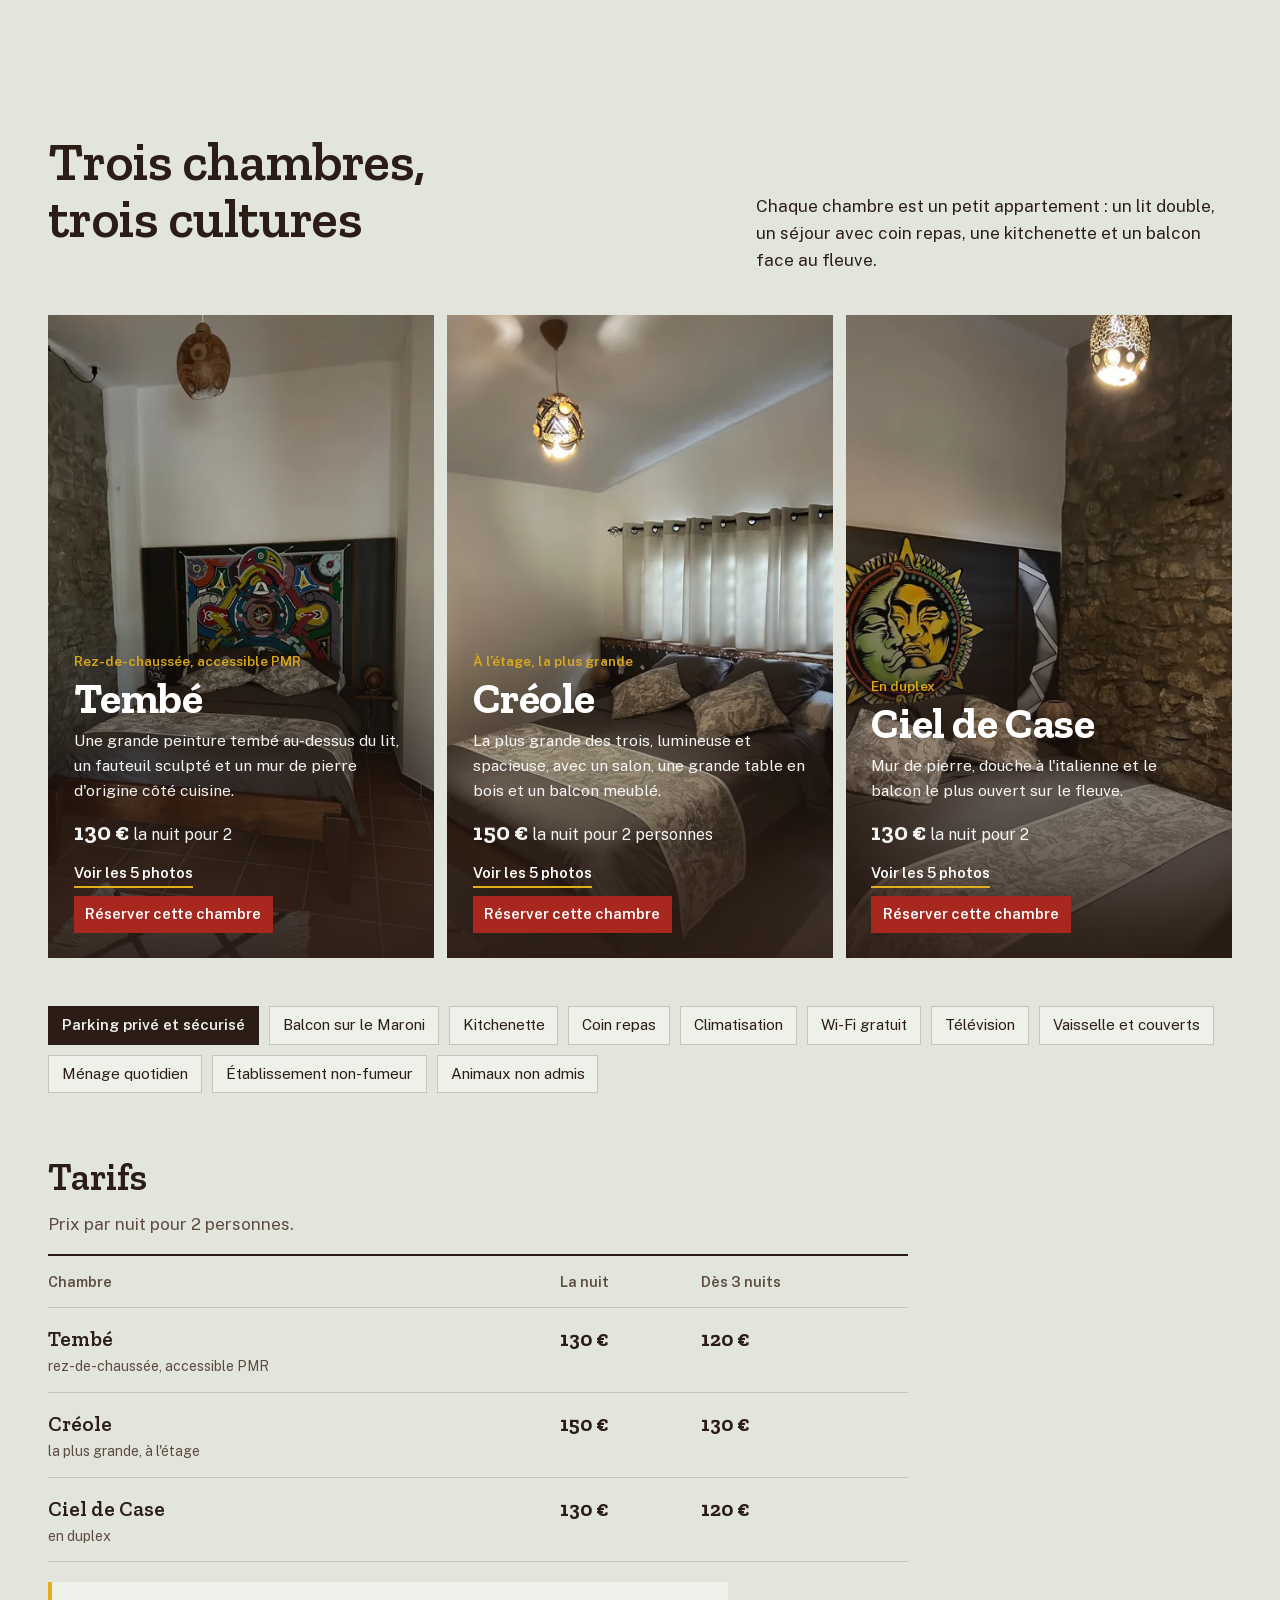
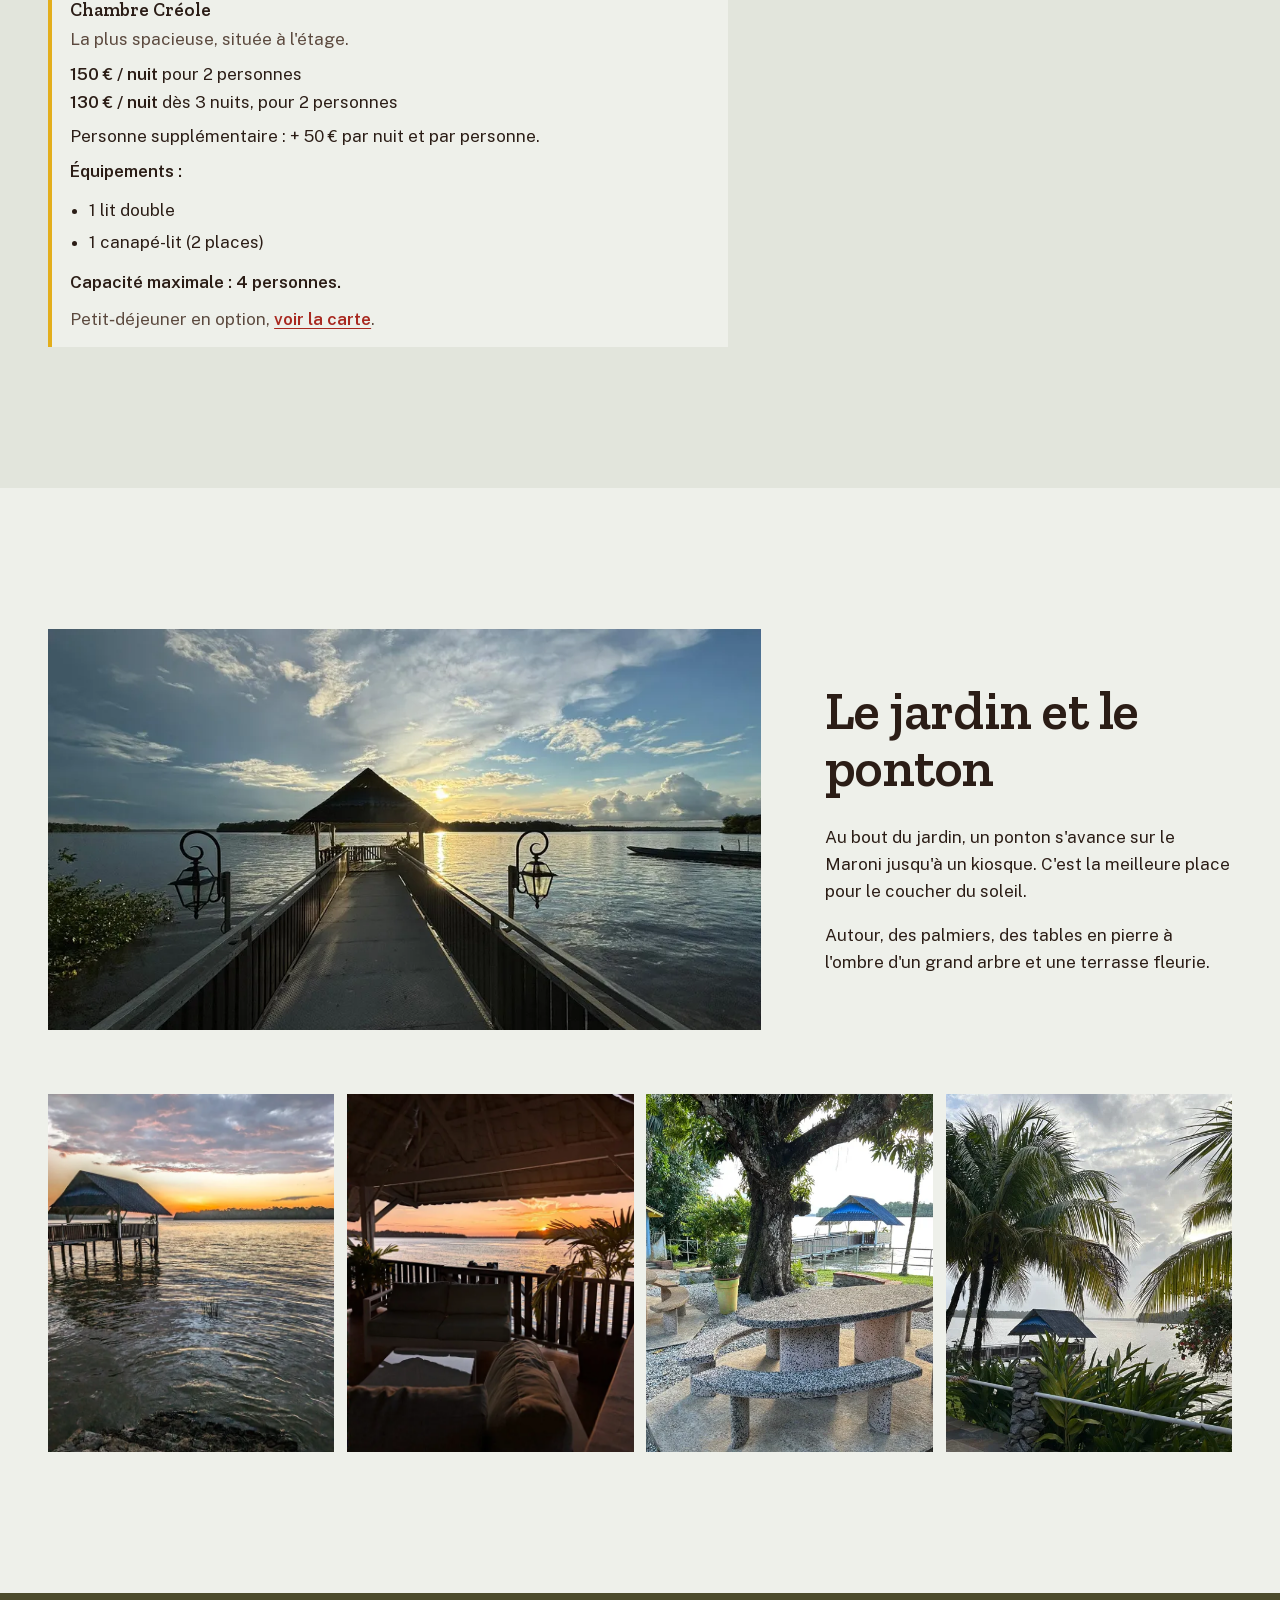
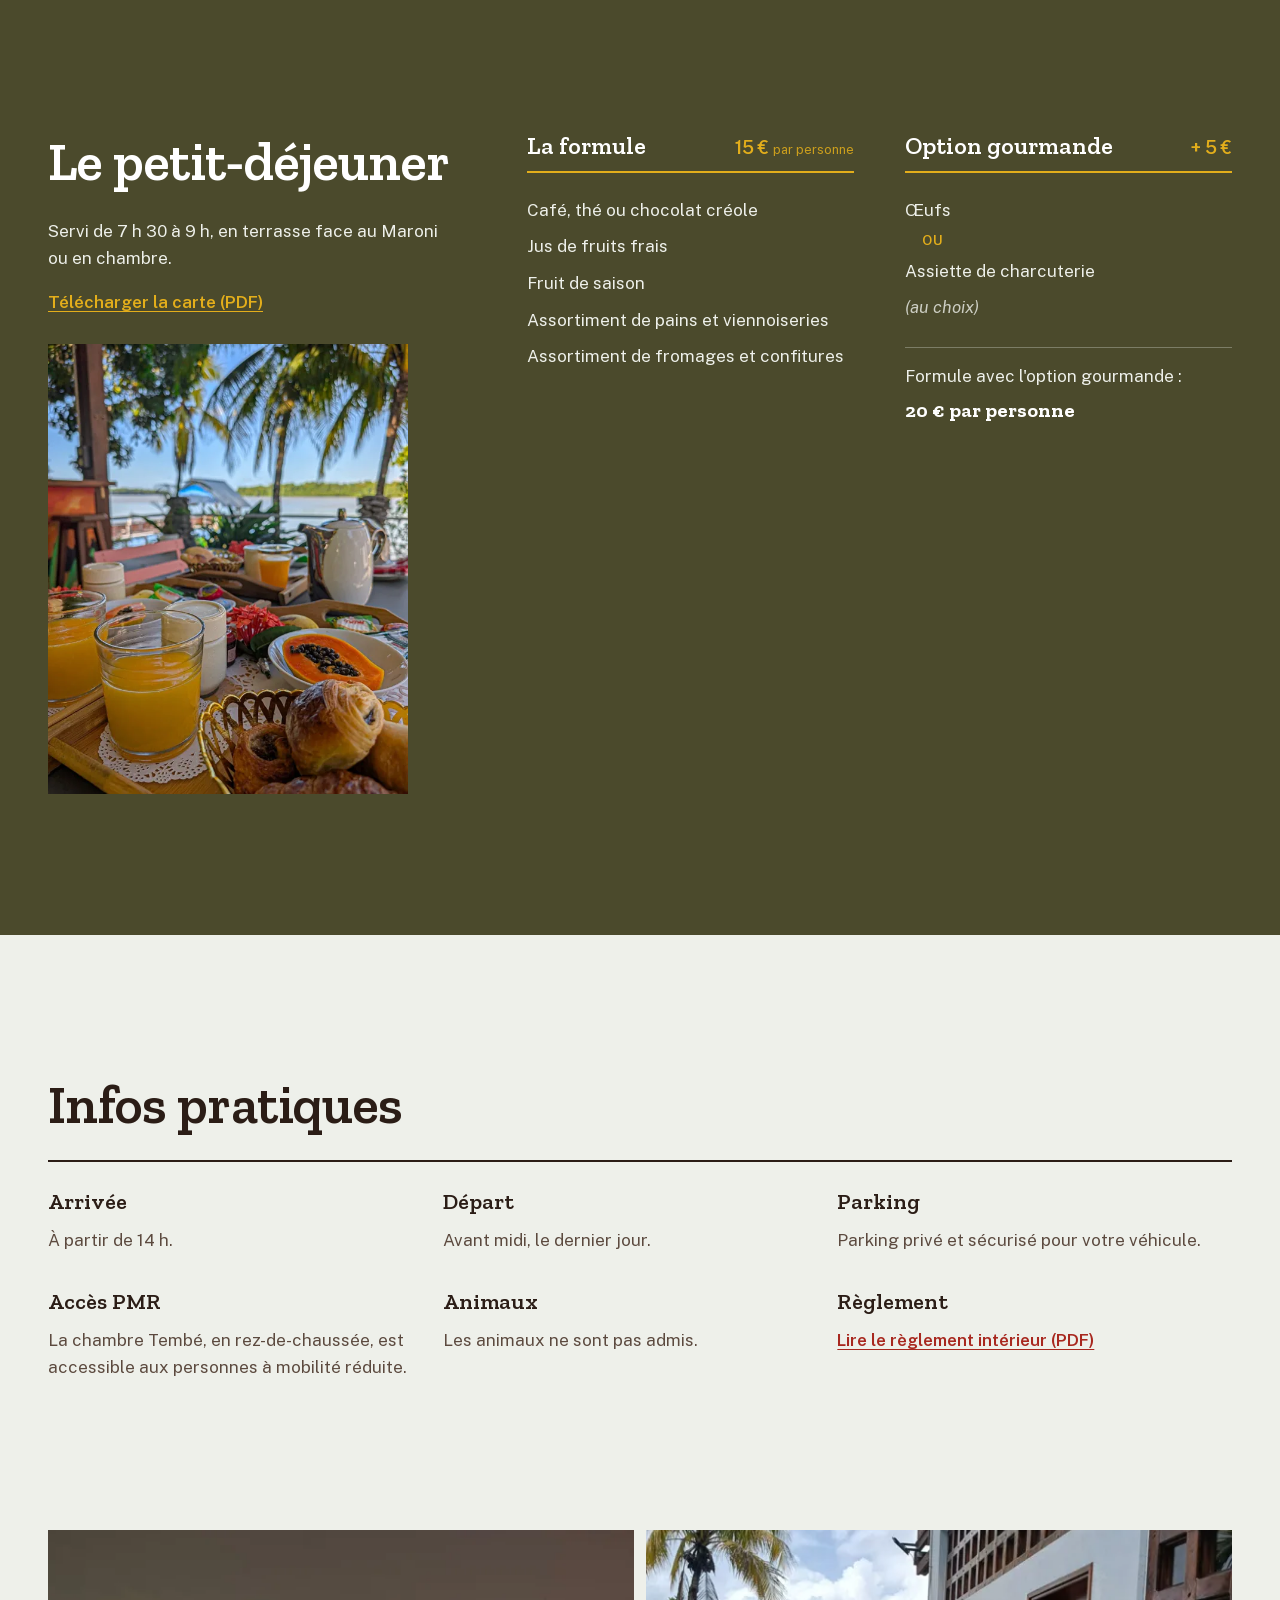
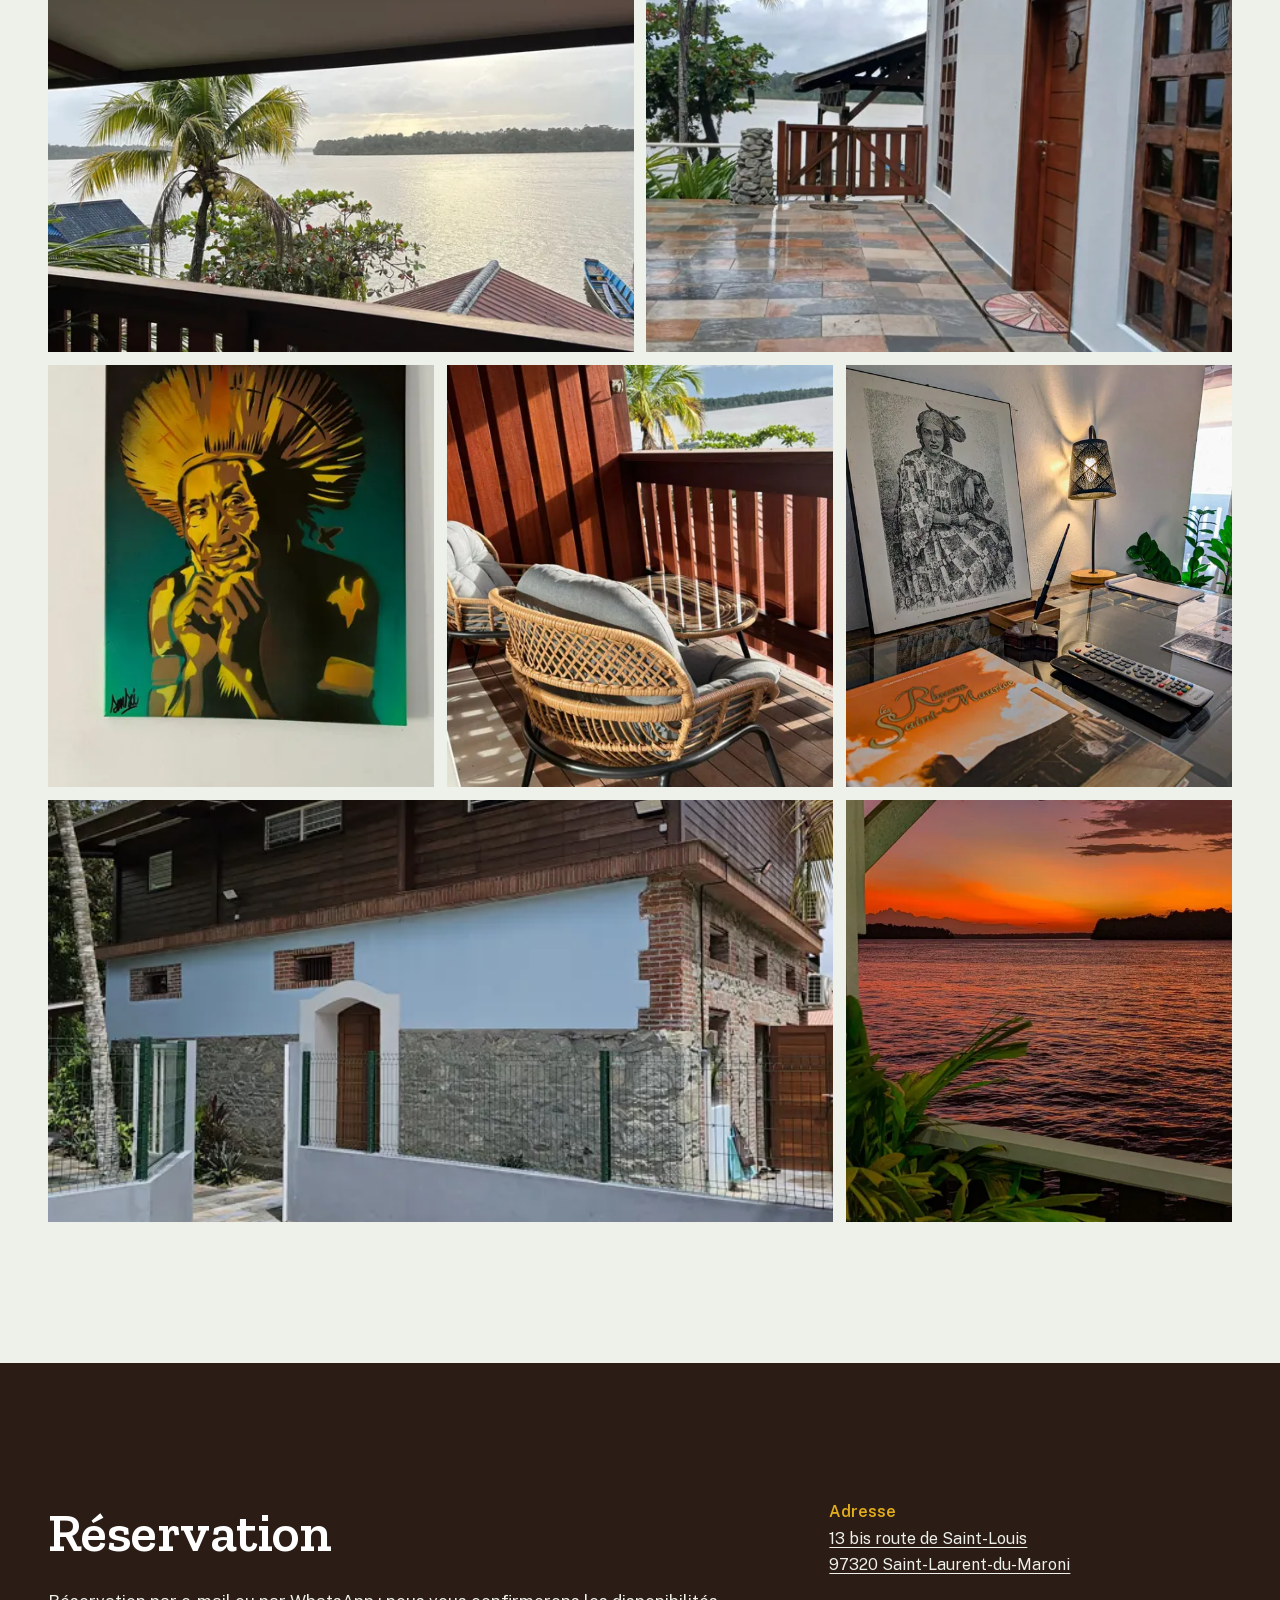
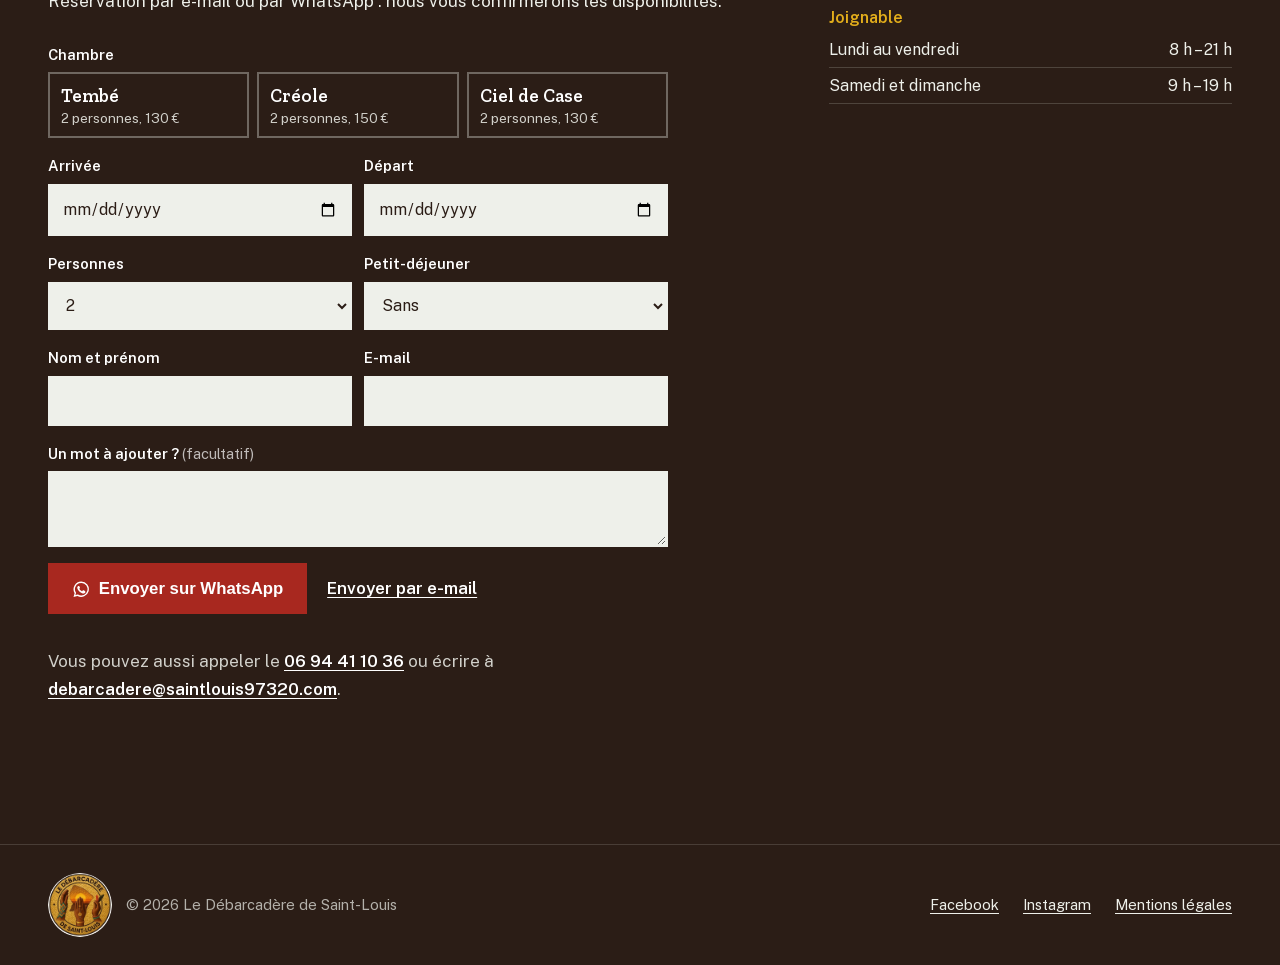
==== commit 4ca223aa: "Encadré Créole au format demandé par Laurent Co-Authored-By: Claude Opus 5.5 <noreply@anthropic.com>" ====
--- a/index.html
+++ b/index.html
@@ -179,6 +179,10 @@
 .tarifs .note-t{font-family:var(--slab);font-size:1.15rem;font-weight:600}
 .tarifs .note ul{margin:.5em 0 .6em 1.1em}
 .tarifs .note li{padding:.15em 0}
+.tarifs .note-sous{color:var(--wacapou-2);margin-bottom:.5em}
+.tarifs .note-prix{margin-bottom:.4em}
+.tarifs .note-eq{margin-top:.5em;font-weight:600}
+.tarifs .note-cap{font-weight:600;margin-bottom:.6em}
 .tarifs .note-pdj{color:var(--wacapou-2)}
 .tarifs .note-pdj a{color:var(--tembe-rouge);font-weight:600}
 @media (max-width:520px){.tarifs th,.tarifs td{padding-right:10px}.tarifs tbody th,.tarifs td{font-size:1.15rem}.tarifs thead th{font-size:.82rem}}
@@ -399,13 +403,16 @@
       </table>
       </div>
       <div class="note">
-        <p class="note-t">Chambre Créole, la plus grande</p>
+        <p class="note-t">Chambre Créole</p>
+        <p class="note-sous">La plus spacieuse, située à l'étage.</p>
+        <p class="note-prix"><strong>150&nbsp;€&nbsp;/ nuit</strong> pour 2&nbsp;personnes<br><strong>130&nbsp;€&nbsp;/ nuit</strong> dès 3&nbsp;nuits, pour 2&nbsp;personnes</p>
+        <p>Personne supplémentaire&nbsp;: + 50&nbsp;€ par nuit et par personne.</p>
+        <p class="note-eq">Équipements&nbsp;:</p>
         <ul>
-          <li>150&nbsp;€ la nuit pour 2 personnes</li>
-          <li>1 lit deux places</li>
+          <li>1 lit double</li>
           <li>1 canapé-lit (2 places)</li>
-          <li>+&nbsp;50&nbsp;€ par personne supplémentaire et par nuit</li>
         </ul>
+        <p class="note-cap">Capacité maximale&nbsp;: 4&nbsp;personnes.</p>
         <p class="note-pdj">Petit&#8209;déjeuner en option, <a href="#petit-dejeuner">voir la carte</a>.</p>
       </div>
     </div>
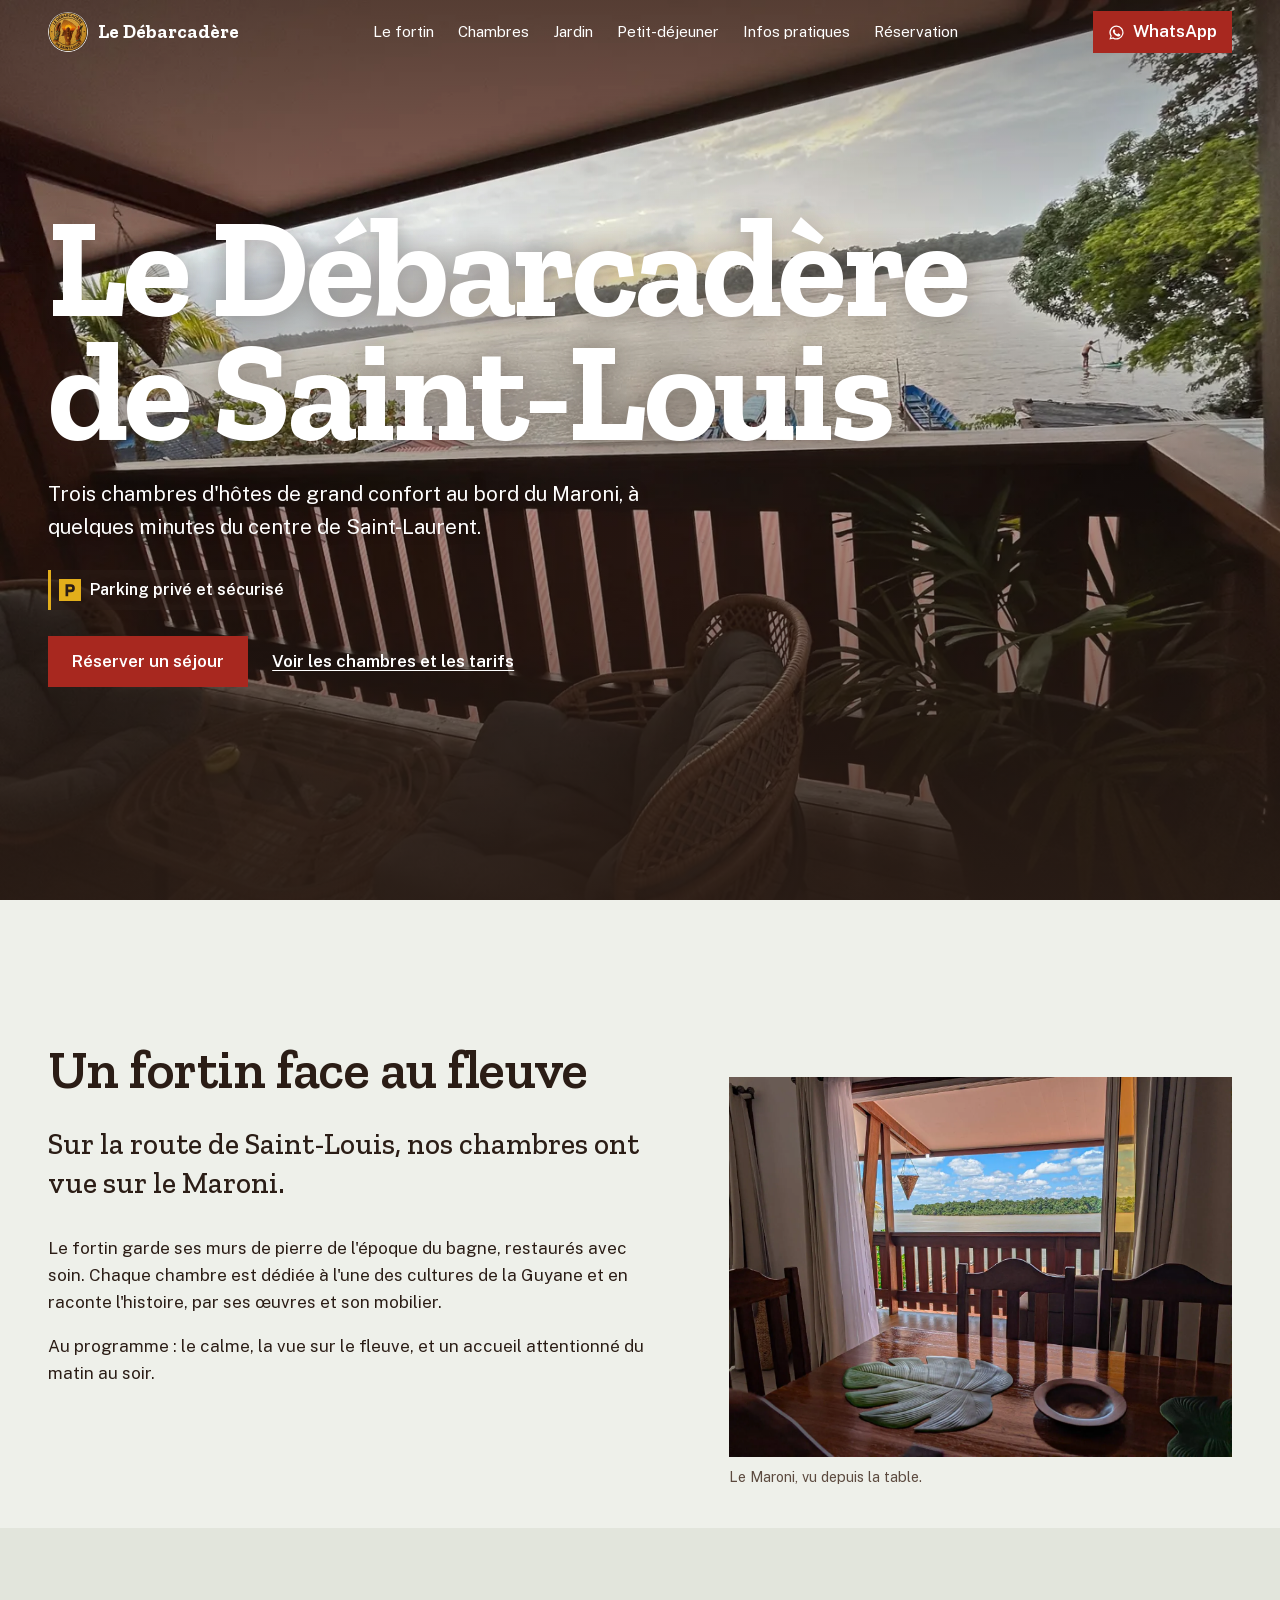
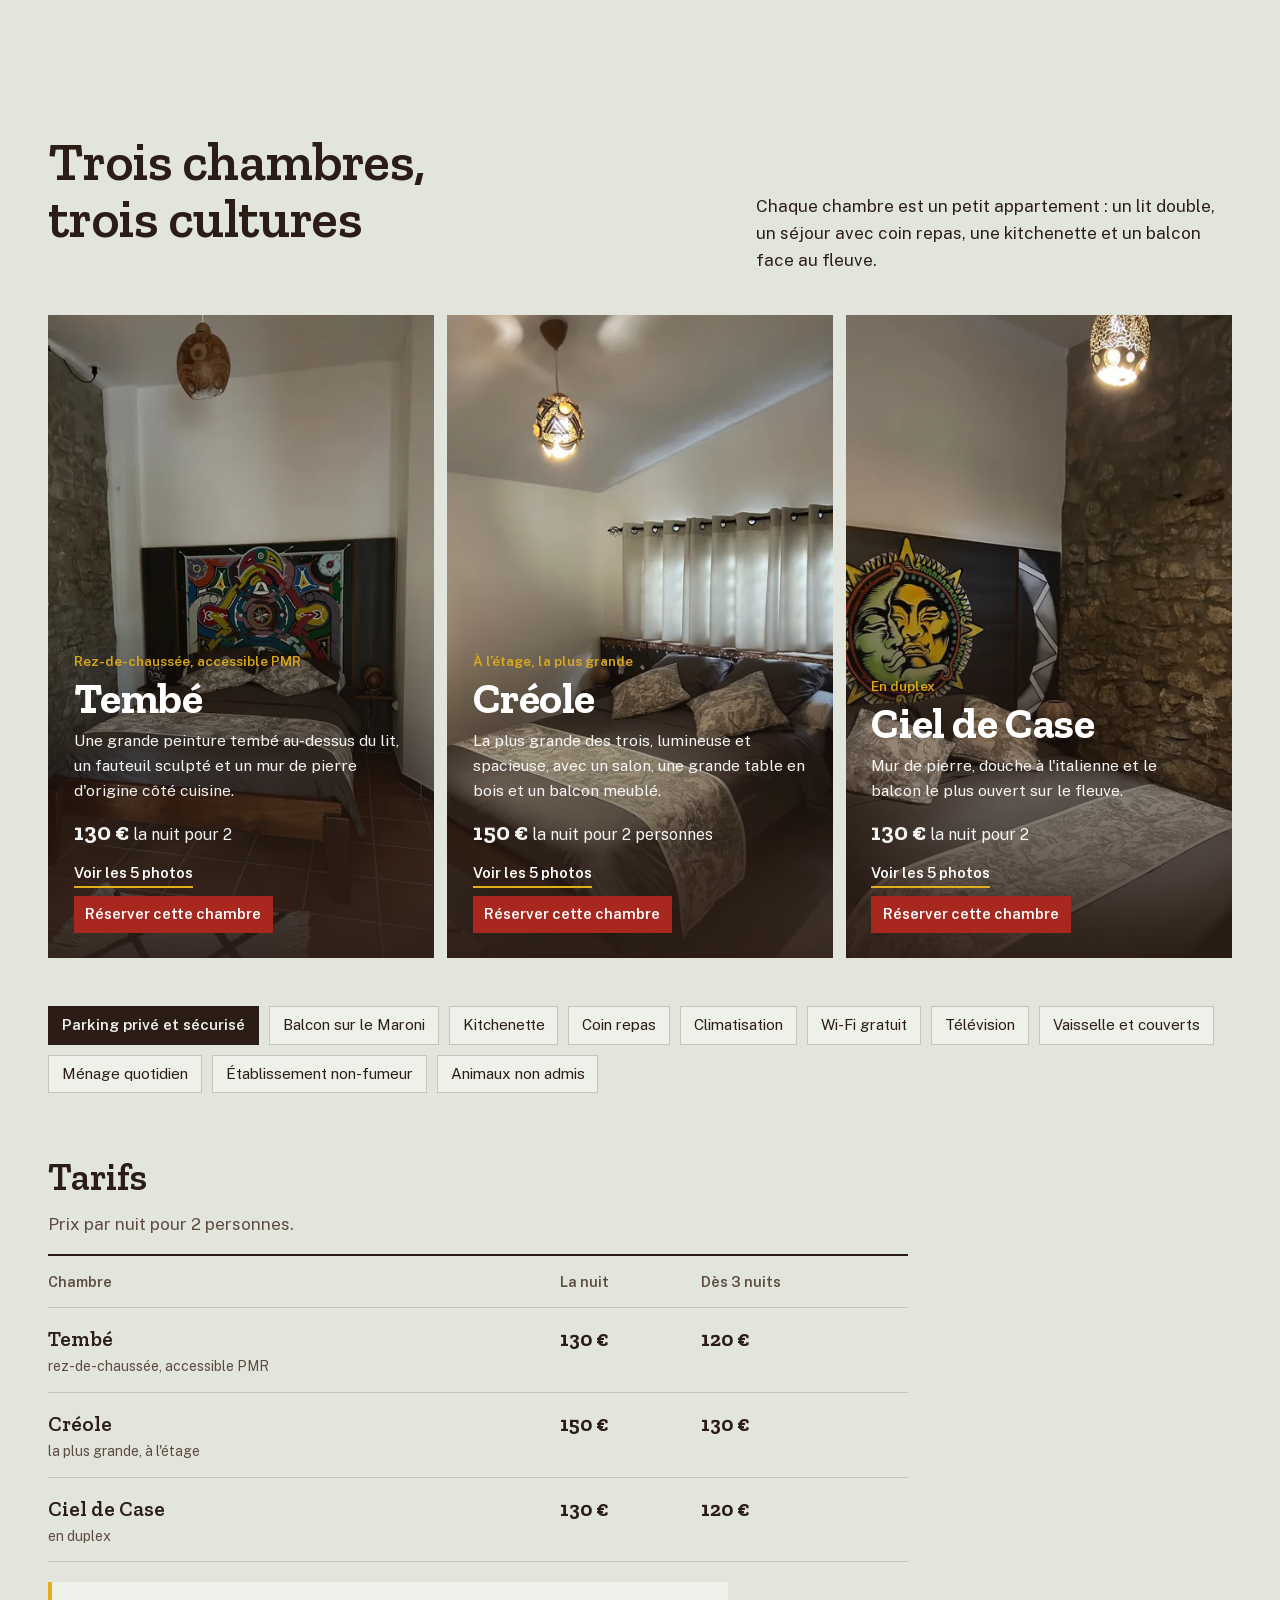
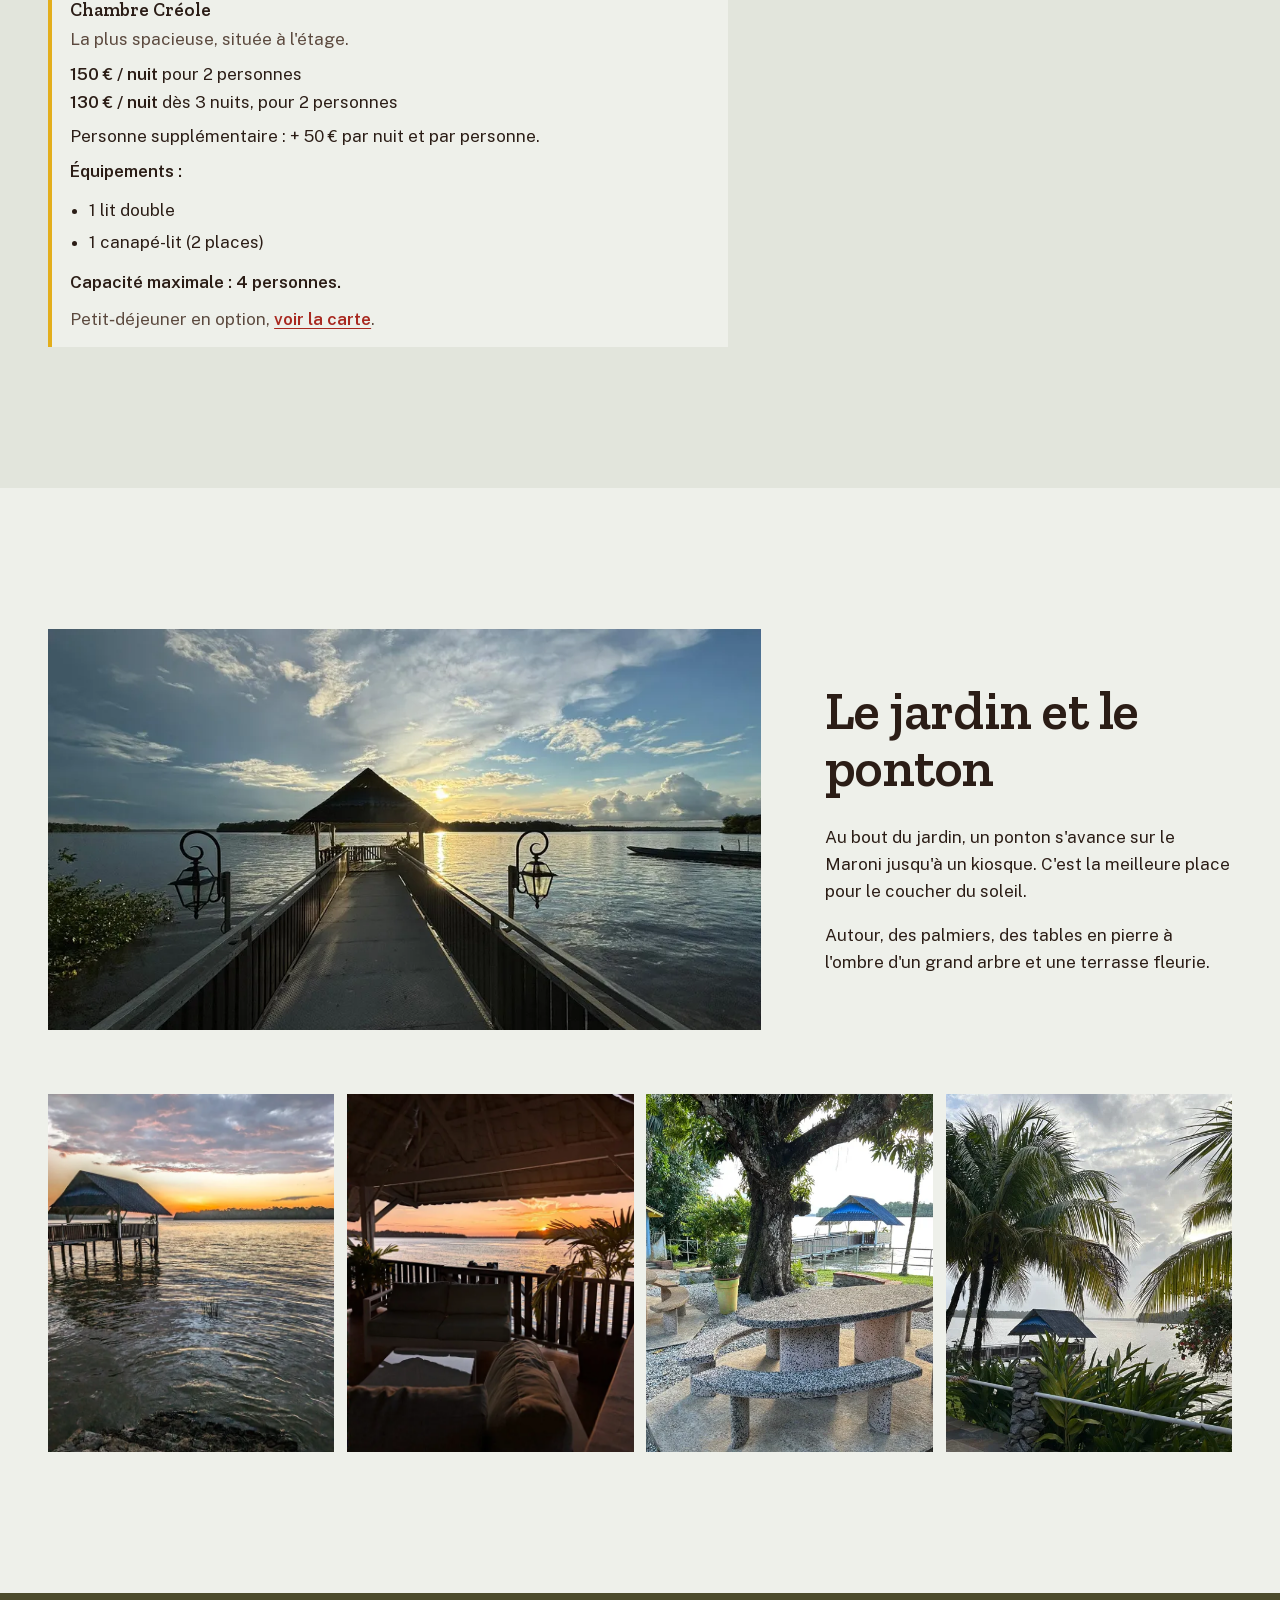
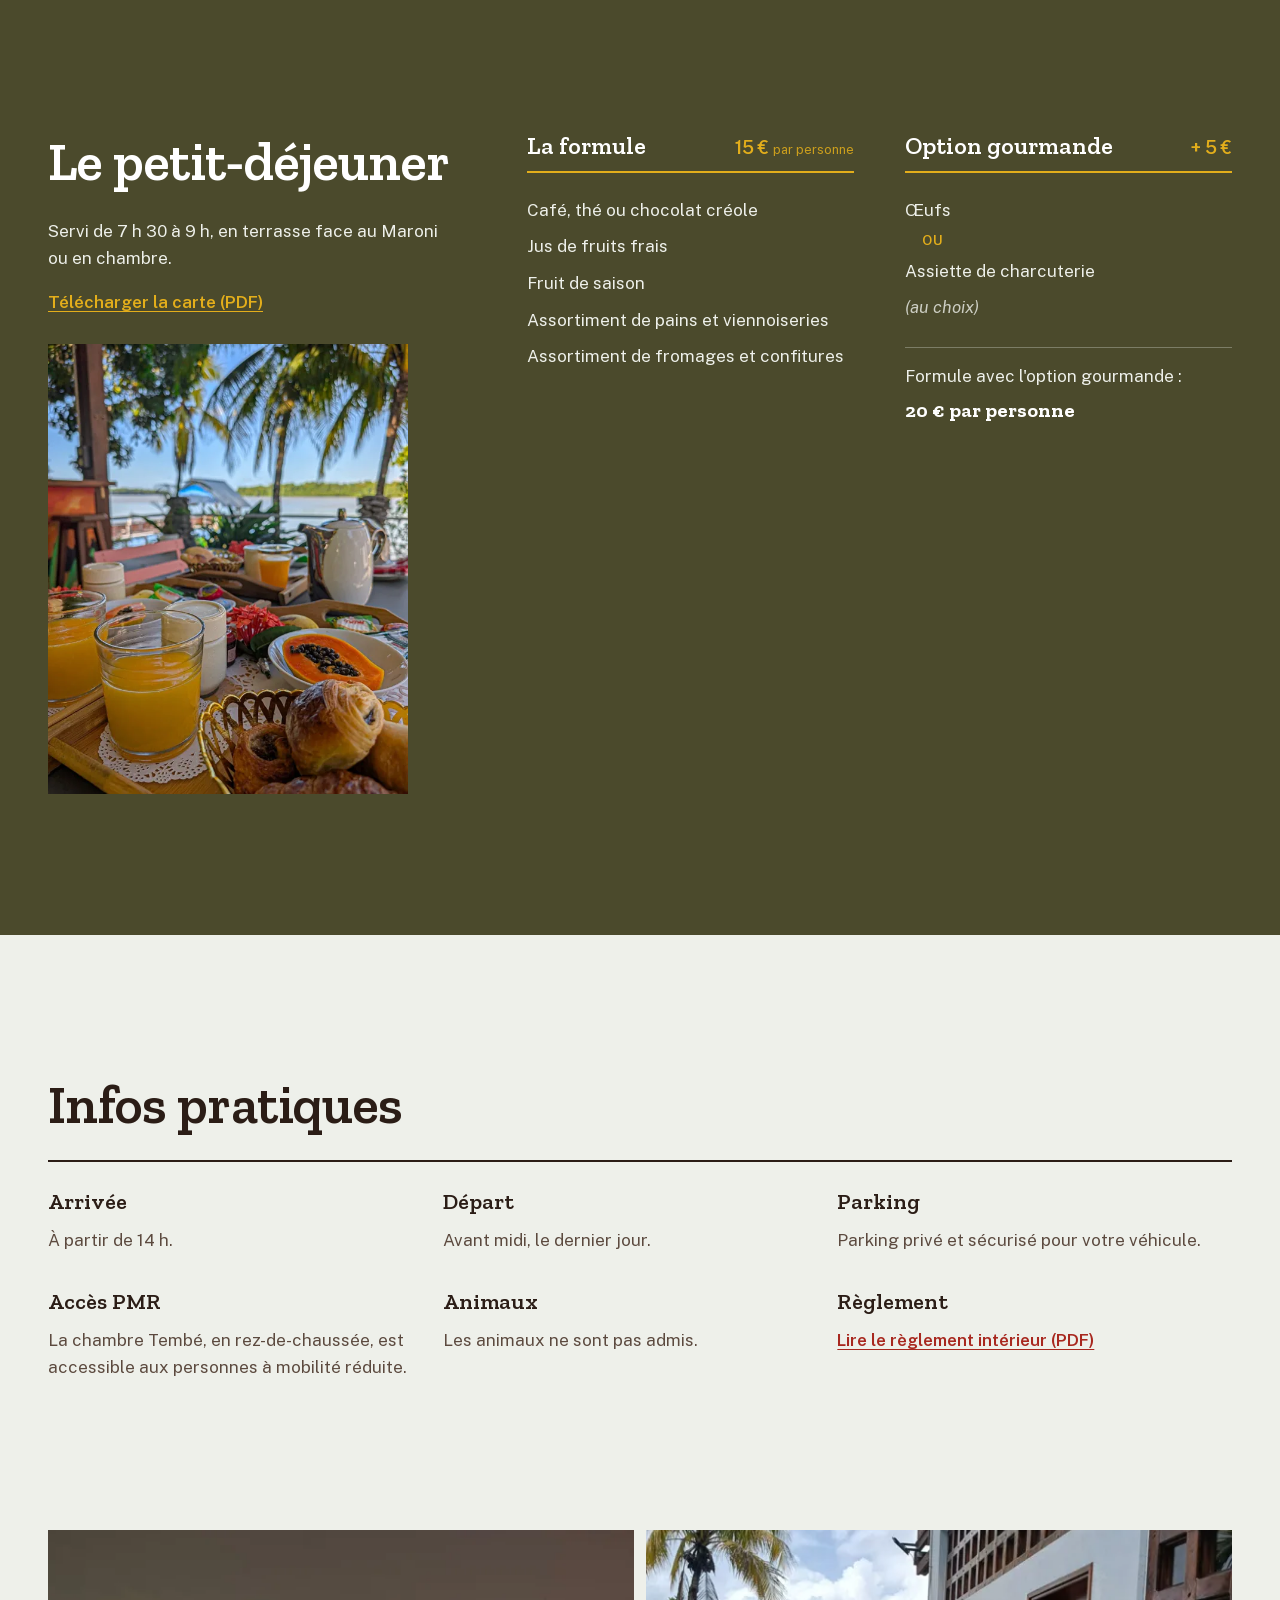
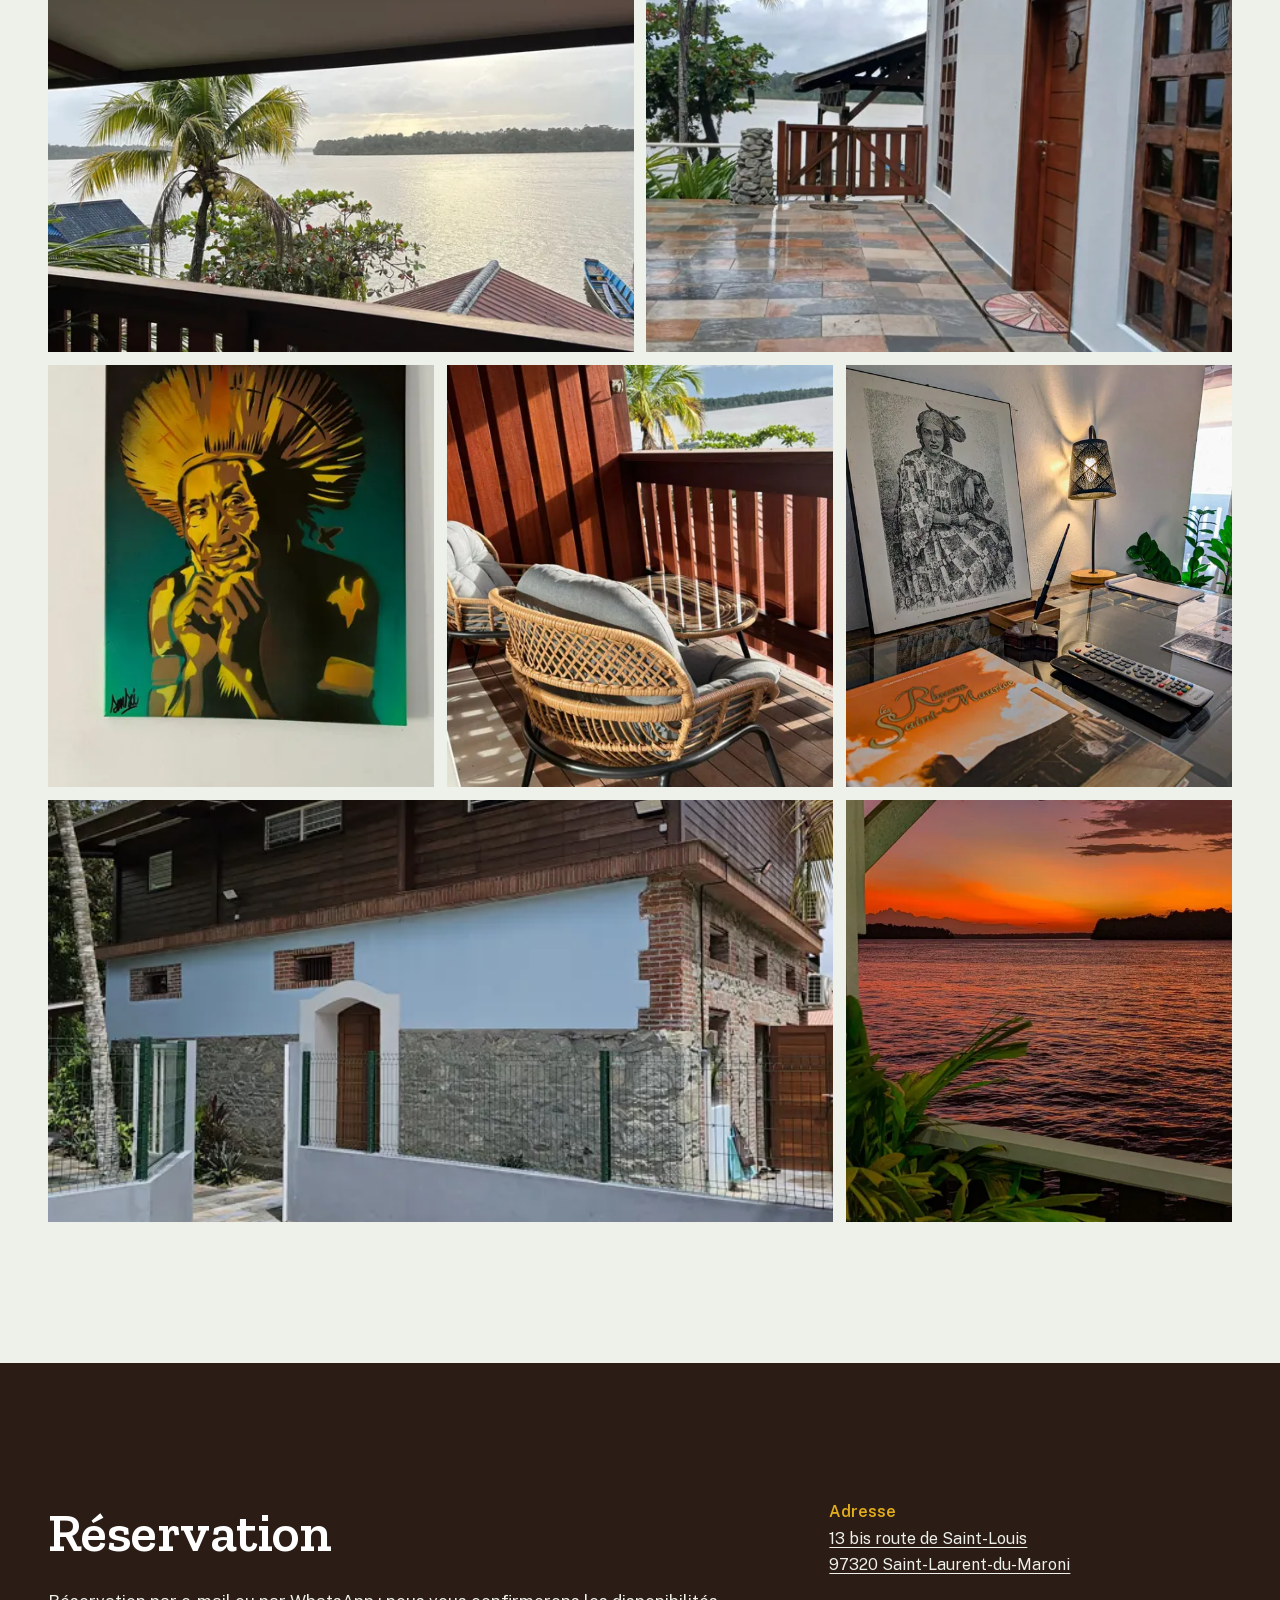
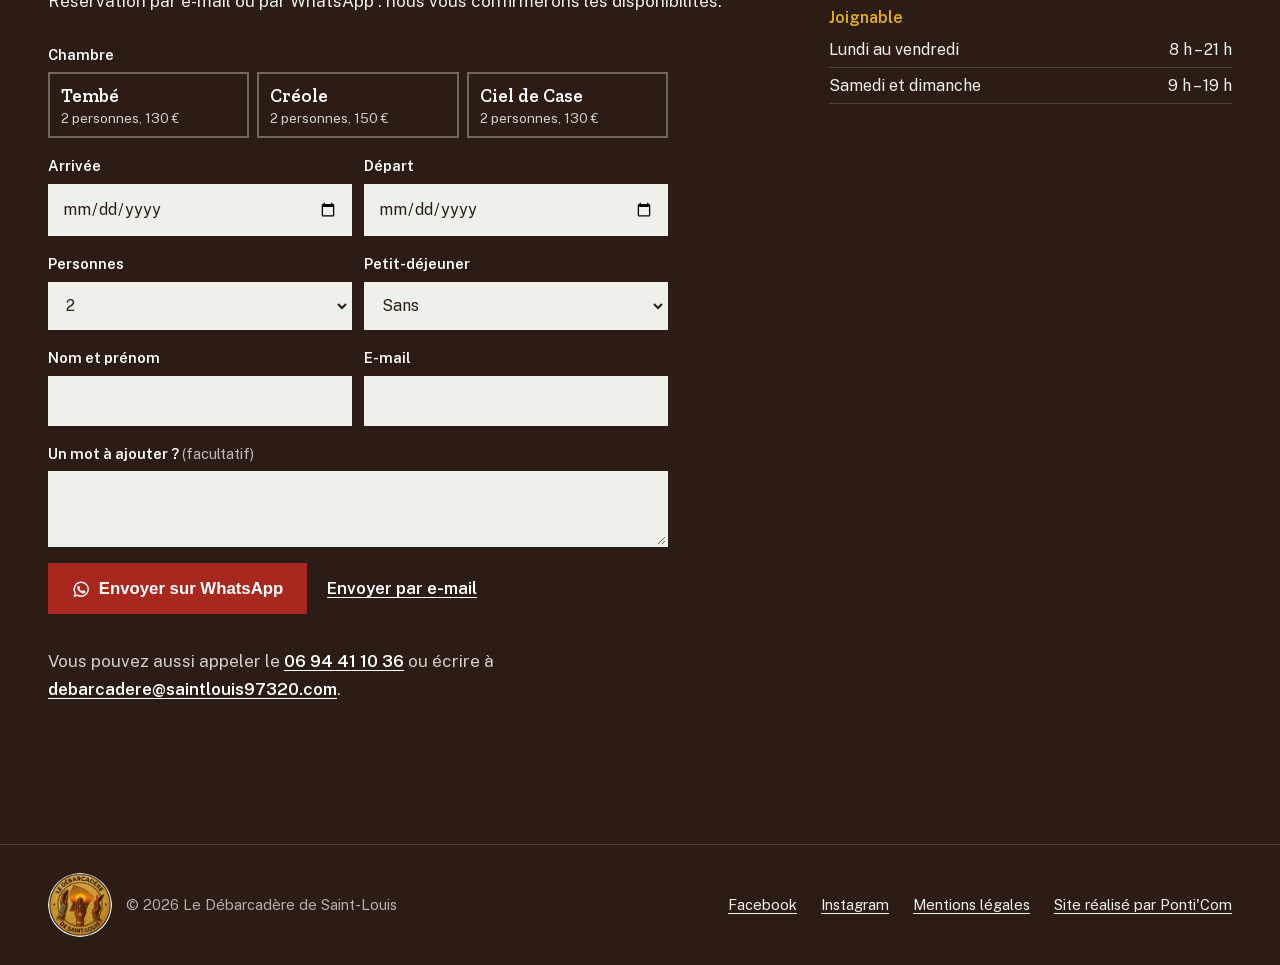
==== commit 00fc9073: "Pied de page : crédit Ponti'Com" ====
--- a/index.html
+++ b/index.html
@@ -564,6 +564,7 @@
       <li><a href="https://www.facebook.com/profile.php?id=61559716842222" target="_blank" rel="noopener">Facebook</a></li>
       <li><a href="https://www.instagram.com/debarcadere_saintlouis/" target="_blank" rel="noopener">Instagram</a></li>
       <li><a href="mentions-legales.html">Mentions légales</a></li>
+      <li><a href="https://ponticom.fr/creation-site-internet-saint-laurent-du-maroni/">Site réalisé par Ponti'Com</a></li>
     </ul>
   </div>
 </footer>
@@ -646,7 +647,9 @@
   if(supp)h+=`<li><span>${pers-2} personne${pers>3?'s':''} en plus × ${SUPP} € × ${nuits} nuit${nuits>1?'s':''}</span><span>${eur(supp)}</span></li>`;
   if(pd)h+=`<li><span>Petit-déjeuner : ${pers} × ${PDJ[pdj][0]} € × ${nuits} matin${nuits>1?'s':''}</span><span>${eur(pd)}</span></li>`;
   h+=`<li class="tot"><span>Estimation</span><span>${eur(total)}</span></li></ul><small>${nuits>=3?'Tarif à partir de 3 nuits appliqué. ':''}Prix indicatif : nous vous confirmons la disponibilité et le montant exact.</small>`;
-  est.innerHTML=h;est.hidden=false;return{r,nuits,pers,pdj,total};
+  est.innerHTML=h;est.hidden=false;
+  const detail=[...est.querySelectorAll('li:not(.tot)')].map(li=>'- '+[...li.children].map(x=>x.textContent).join(' = '));
+  return{r,nuits,pers,pdj,total,detail};
 }
 function valider(){
   f.querySelectorAll('[aria-invalid]').forEach(x=>x.removeAttribute('aria-invalid'));
@@ -667,7 +670,7 @@
   return['Bonjour, je souhaite réserver au Débarcadère de Saint-Louis.','',
     `Chambre : ${c.r.n}`,`Arrivée : ${fmt(el('arrivee').value)}`,`Départ : ${fmt(el('depart').value)}`,
     `${c.nuits} nuit${c.nuits>1?'s':''}, ${c.pers} personne${c.pers>1?'s':''}, ${PDJ[c.pdj][1]}`,
-    `Estimation du site : ${eur(c.total)}`,
+    '','Estimation du site :',...c.detail,`Total : ${eur(c.total)}`,
     ...(el('message').value.trim()?['',el('message').value.trim()]:[]),
     '',`${el('prenom').value.trim()}`,`E-mail : ${el('email').value.trim()}`].join('\n');
 }
